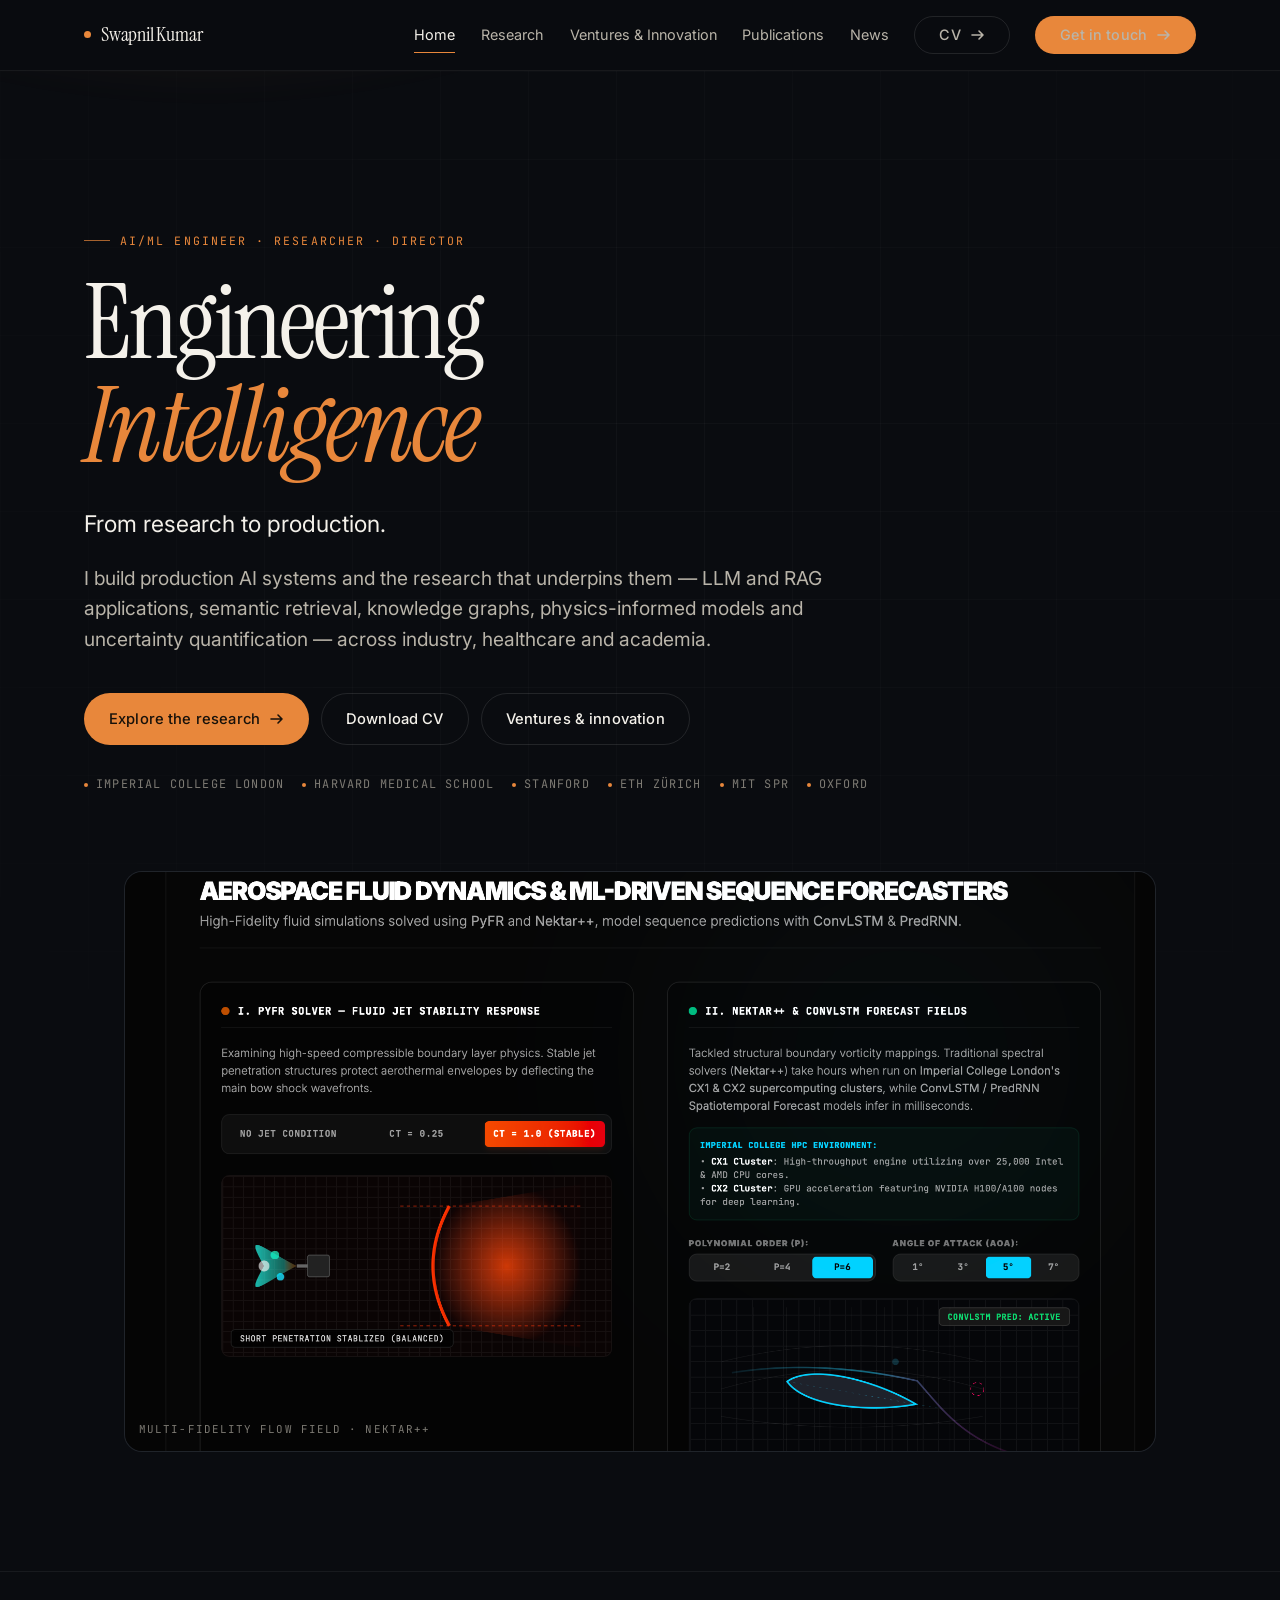
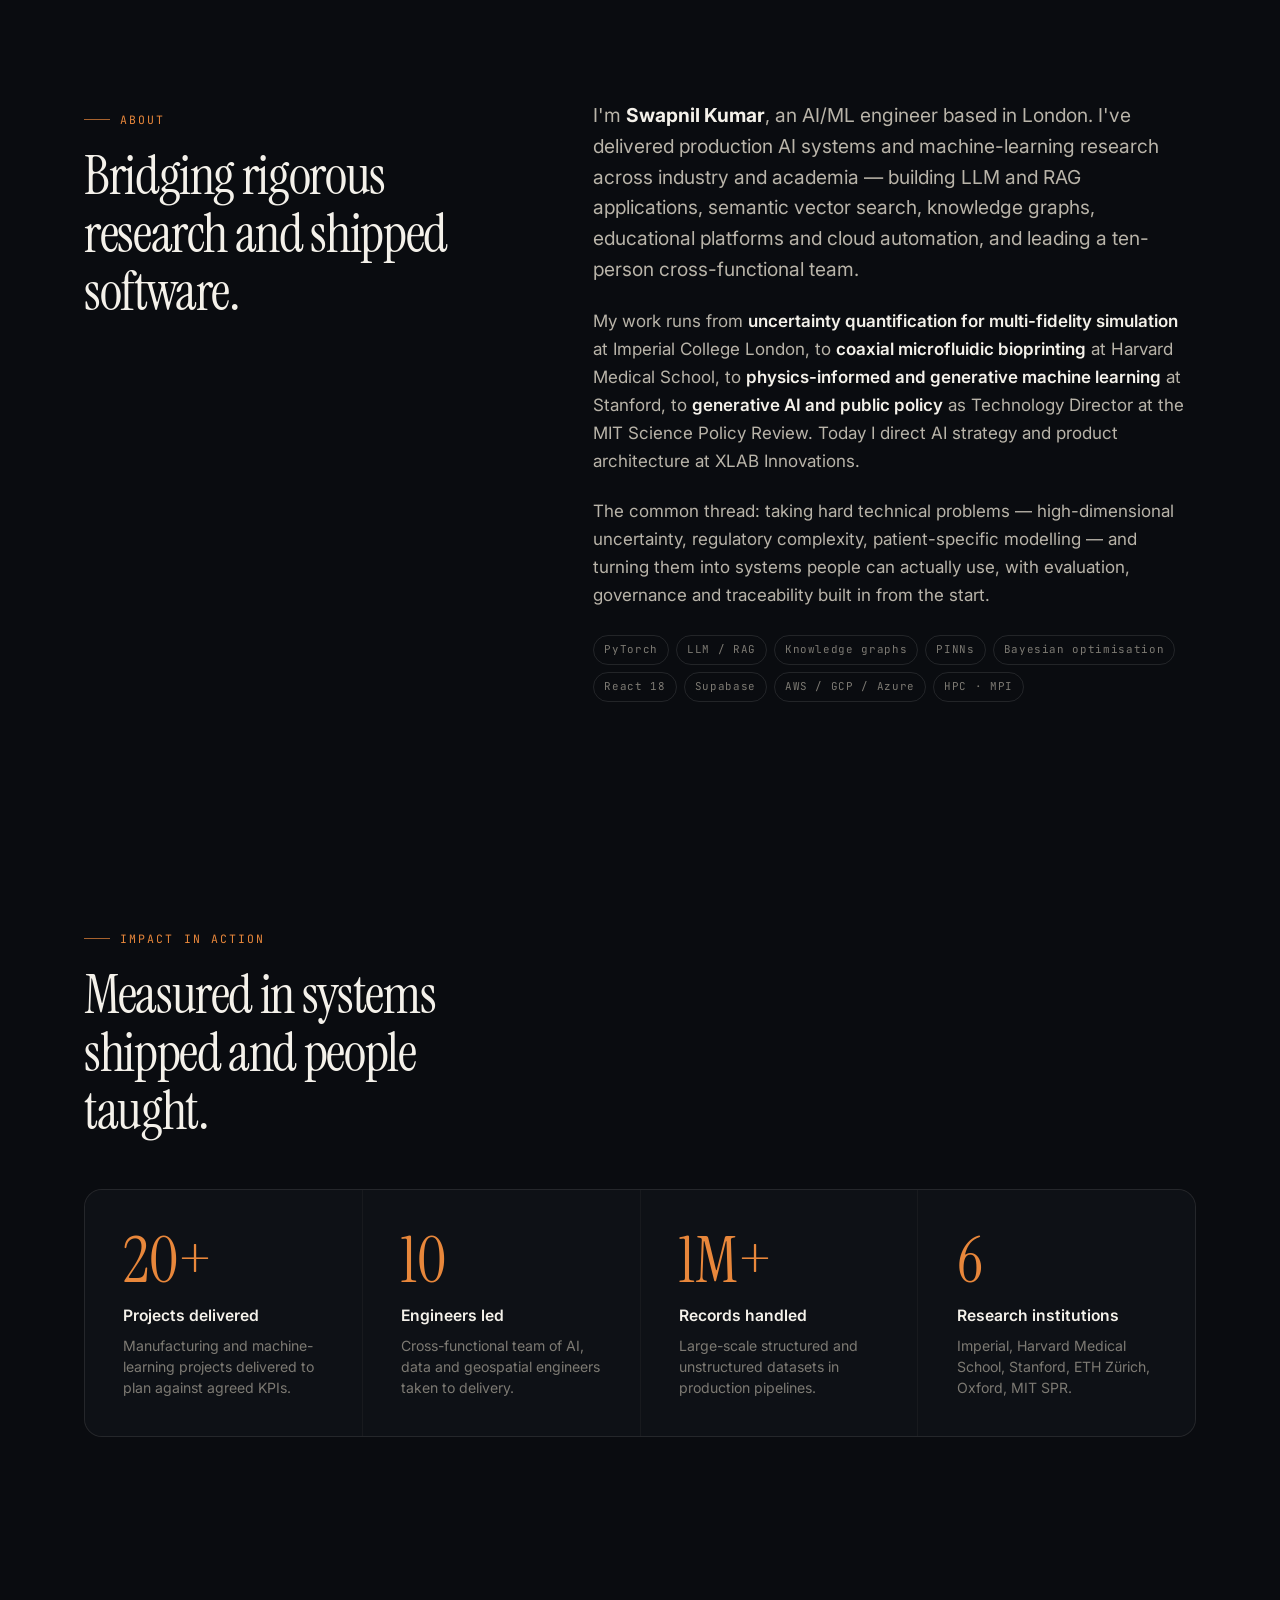
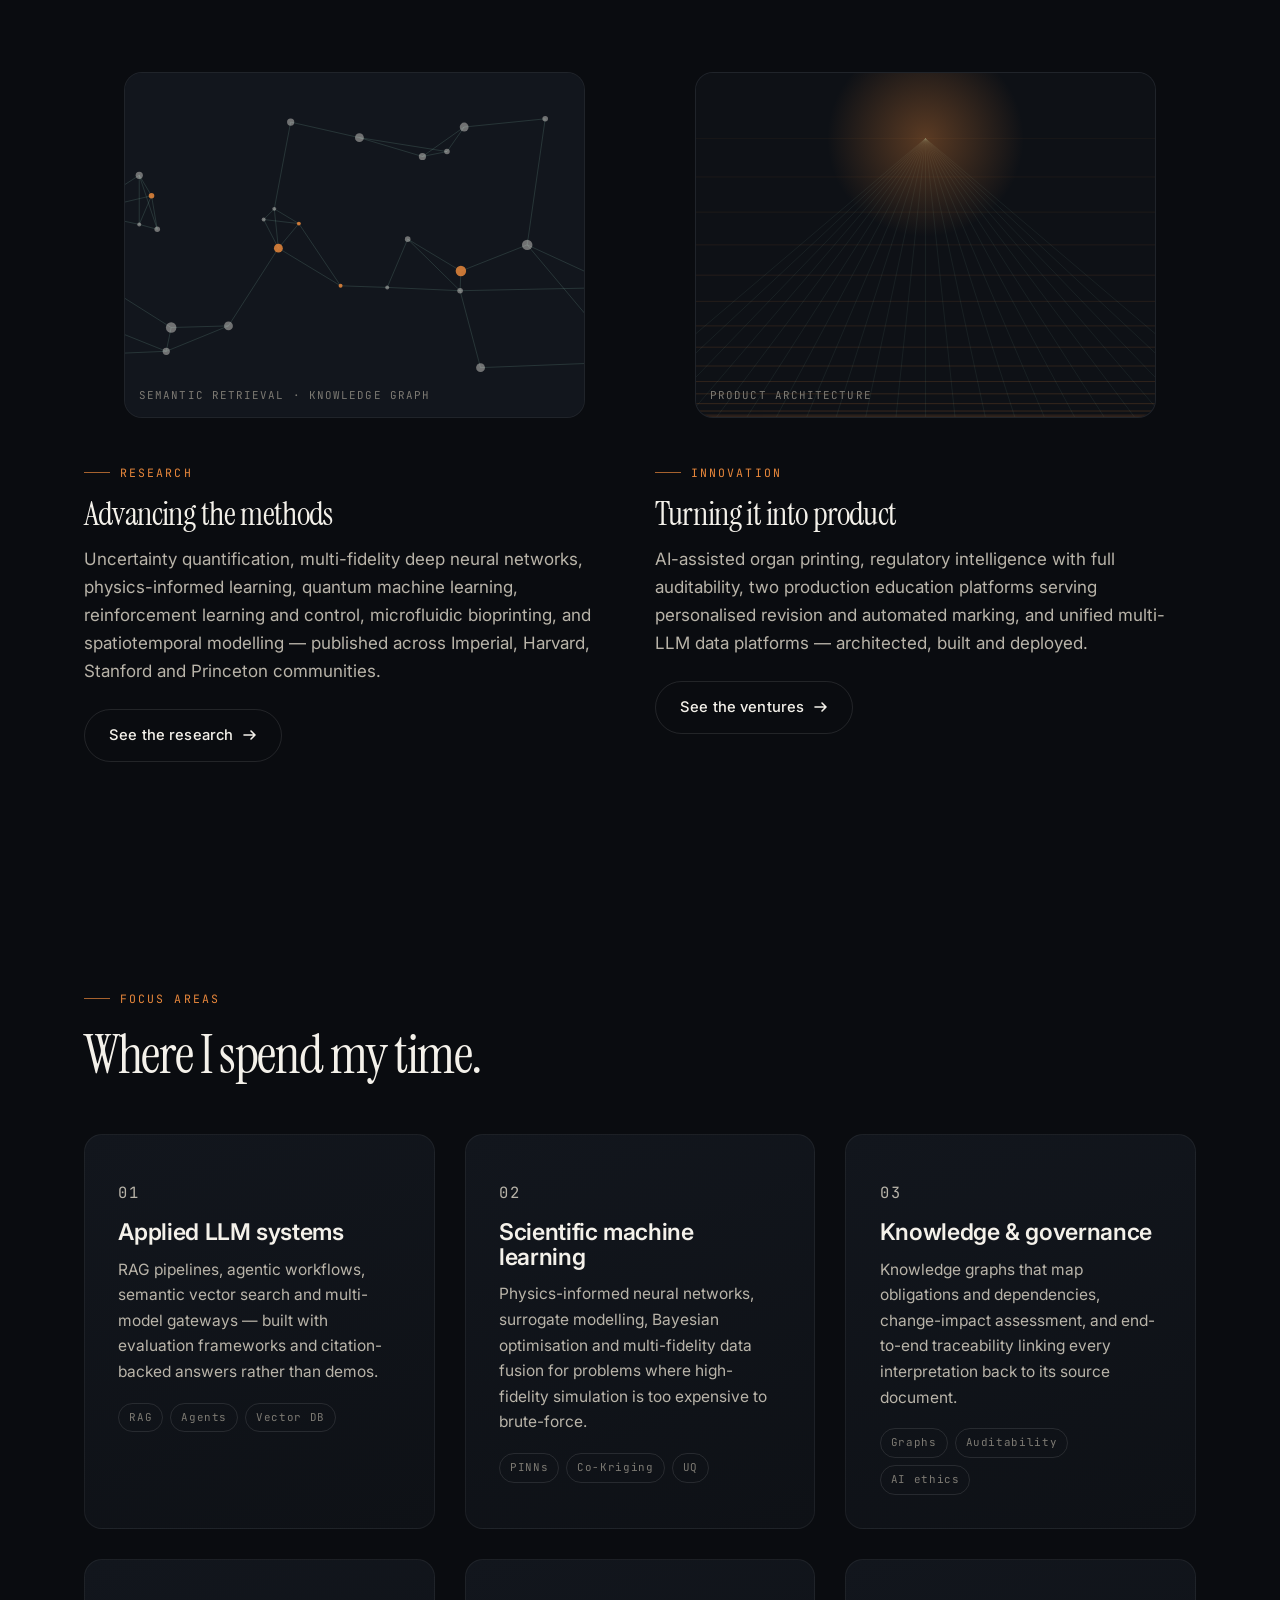
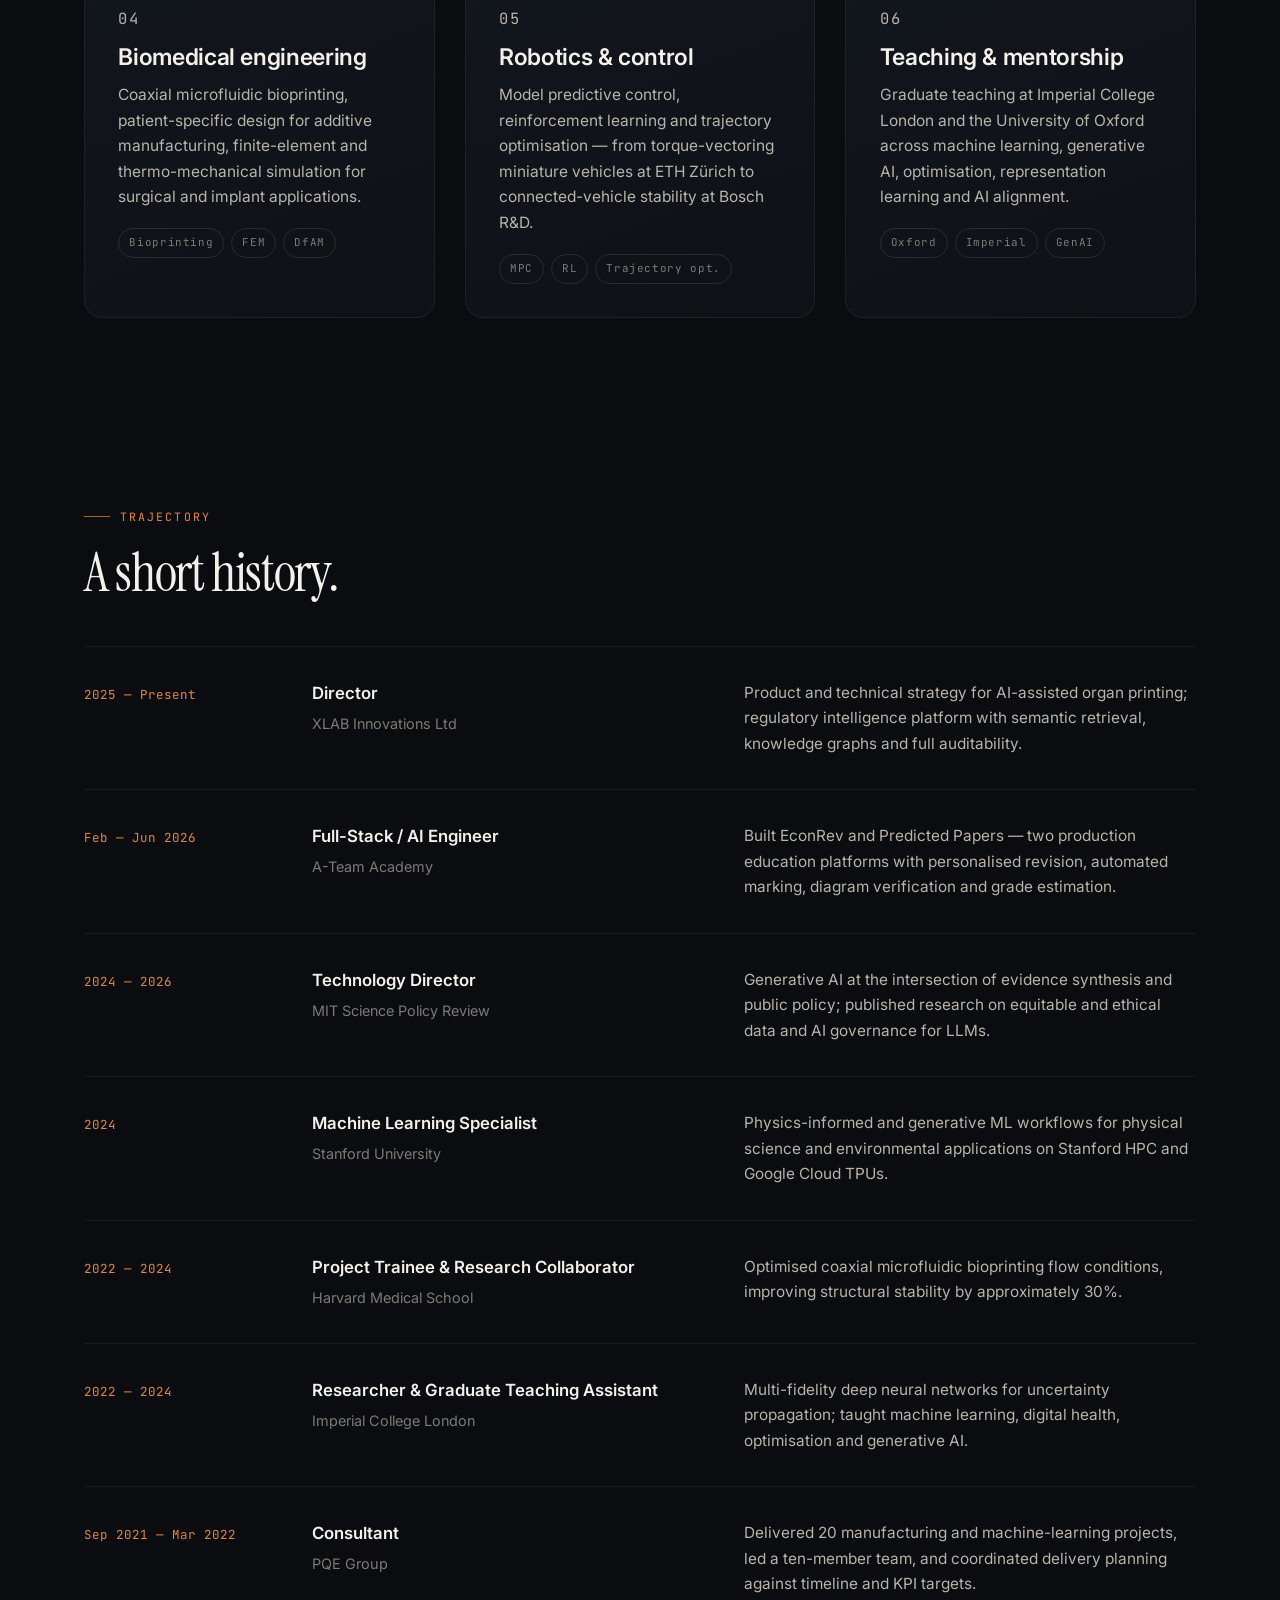
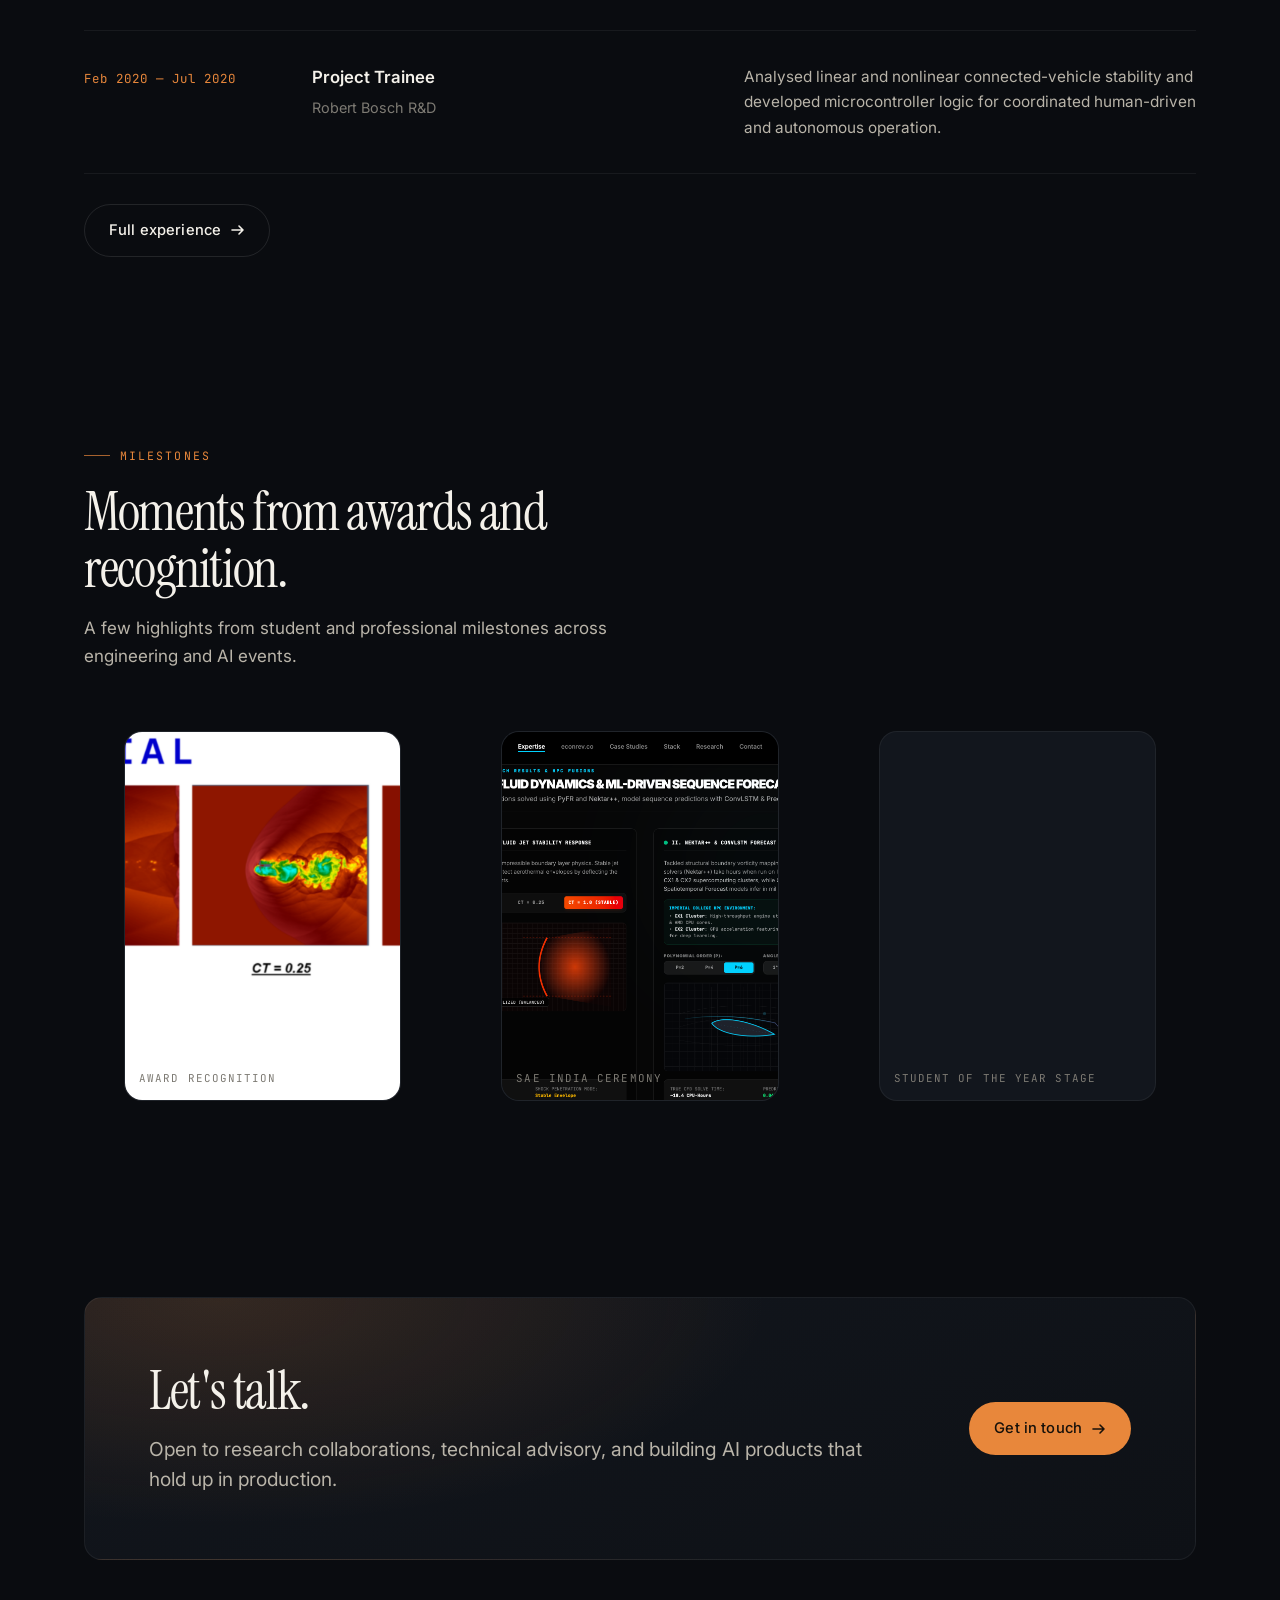
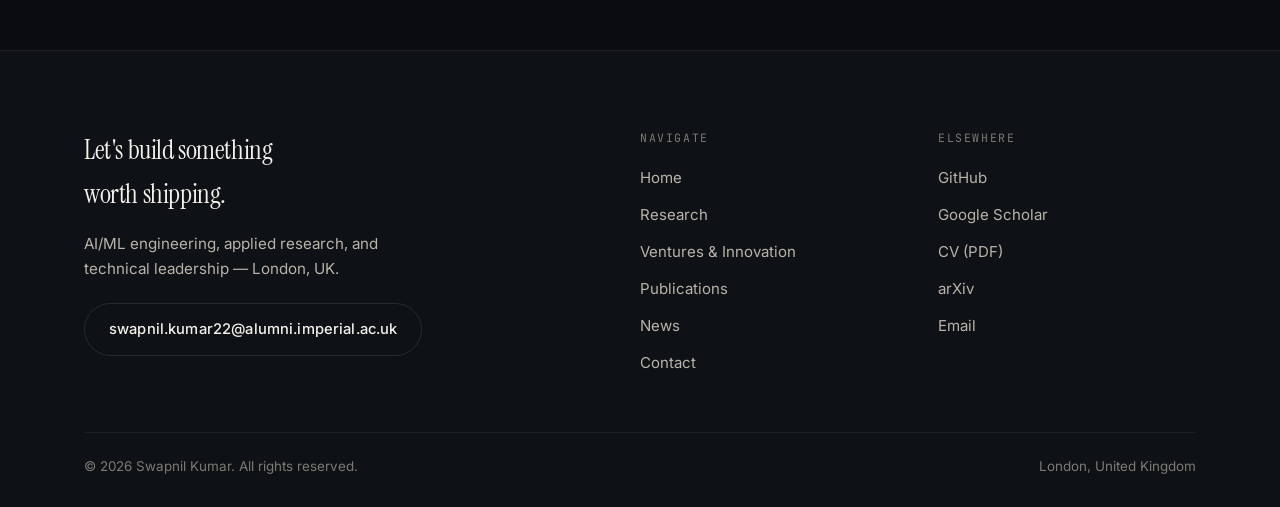
==== site/index.html @ 576655c8 "Add milestone photos to homepage gallery" ====
<!DOCTYPE html>
<html lang="en">
<head>
<meta charset="utf-8">
<meta name="viewport" content="width=device-width, initial-scale=1">
<title>Swapnil Kumar — AI/ML Engineer, Researcher & Director</title>
<meta name="description" content="Swapnil Kumar is an AI/ML engineer in London building production AI systems and applied research across LLMs, uncertainty quantification, physics-informed learning and biofabrication.">
<meta name="author" content="Swapnil Kumar">
<meta property="og:title" content="Swapnil Kumar — AI/ML Engineer, Researcher & Director">
<meta property="og:description" content="Swapnil Kumar is an AI/ML engineer in London building production AI systems and applied research across LLMs, uncertainty quantification, physics-informed learning and biofabrication.">
<meta property="og:type" content="website">
<meta name="twitter:card" content="summary_large_image">
<link rel="preconnect" href="https://fonts.googleapis.com">
<link rel="preconnect" href="https://fonts.gstatic.com" crossorigin>
<link href="https://fonts.googleapis.com/css2?family=Instrument+Serif:ital@0;1&family=Inter:wght@400;500;600&family=JetBrains+Mono:wght@400;500&display=swap" rel="stylesheet">
<link rel="icon" href="data:image/svg+xml,<svg xmlns='http://www.w3.org/2000/svg' viewBox='0 0 32 32'><rect width='32' height='32' rx='8' fill='%230a0c10'/><circle cx='16' cy='16' r='6' fill='%23e8873b'/></svg>">
<link rel="stylesheet" href="assets/styles.css">
</head>
<body>
<header class="site-header">
  <div class="wrap nav">
    <a class="brand" href="index.html"><span class="dot"></span>Swapnil&nbsp;Kumar</a>
    <button class="nav-toggle" aria-label="Toggle navigation" aria-expanded="false"><span></span></button>
    <nav class="nav-links"><a href="index.html" aria-current="page">Home</a><a href="research.html">Research</a><a href="ventures.html">Ventures &amp; Innovation</a><a href="publications.html">Publications</a><a href="news.html">News</a><a class="btn btn--ghost" href="assets/Swapnil_Kumar_CV_GTV-UK.pdf" target="_blank" rel="noopener">CV <svg width="14" height="14" viewBox="0 0 14 14" fill="none" aria-hidden="true"><path d="M1 7h11M8 3l4 4-4 4" stroke="currentColor" stroke-width="1.6" stroke-linecap="round" stroke-linejoin="round"/></svg></a><a class="btn btn--primary" href="contact.html">Get in touch <svg width="14" height="14" viewBox="0 0 14 14" fill="none" aria-hidden="true"><path d="M1 7h11M8 3l4 4-4 4" stroke="currentColor" stroke-width="1.6" stroke-linecap="round" stroke-linejoin="round"/></svg></a></nav>
  </div>
</header>
<main>

<section class="hero">
  <div class="hero__glow"></div><div class="hero__grid"></div>
  <div class="wrap">
    <p class="eyebrow" data-reveal>AI/ML Engineer · Researcher · Director</p>
    <h1 class="display" style="margin-top:22px;" data-reveal data-reveal-delay="80">
      Engineering<br><em>Intelligence</em>
    </h1>
    <p class="lede" style="margin-top:28px;font-size:clamp(1.15rem,1.8vw,1.5rem);color:var(--bone);" data-reveal data-reveal-delay="140">
      From research to production.
    </p>
    <p class="lede" style="margin-top:20px;" data-reveal data-reveal-delay="200">
      I build production AI systems and the research that underpins them — LLM and RAG
      applications, semantic retrieval, knowledge graphs, physics-informed models and
      uncertainty quantification — across industry, healthcare and academia.
    </p>
    <div class="hero__cta" data-reveal data-reveal-delay="260">
      <a class="btn btn--primary" href="research.html">Explore the research <svg width="14" height="14" viewBox="0 0 14 14" fill="none" aria-hidden="true"><path d="M1 7h11M8 3l4 4-4 4" stroke="currentColor" stroke-width="1.6" stroke-linecap="round" stroke-linejoin="round"/></svg></a>
      <a class="btn btn--ghost" href="assets/Swapnil_Kumar_CV_GTV-UK.pdf" target="_blank" rel="noopener">Download CV</a>
      <a class="btn btn--ghost" href="ventures.html">Ventures &amp; innovation</a>
    </div>
    <div class="hero__meta" data-reveal data-reveal-delay="320">
      <span>Imperial College London</span><span>Harvard Medical School</span>
      <span>Stanford</span><span>ETH Zürich</span><span>MIT SPR</span><span>Oxford</span>
    </div>
  </div>
  <div class="wrap" style="margin-top:clamp(46px,6vw,84px);" data-reveal data-reveal-delay="200">
    <figure class="art art--wide">
      <img src="assets/aerospace-figure-1.png" alt="Multi-fidelity flow field visualization" loading="eager" decoding="async">
      <span class="art__cap">Multi-fidelity flow field · Nektar++</span>
    </figure>
  </div>
</section>

<hr class="rule">

<section class="section">
  <div class="wrap split">
    <div data-reveal>
      <p class="eyebrow">About</p>
      <h2 class="h2" style="margin-top:18px;">Bridging rigorous<br>research and shipped<br>software.</h2>
    </div>
    <div data-reveal data-reveal-delay="120">
      <p class="lede">
        I'm <strong style="color:var(--bone)">Swapnil Kumar</strong>, an AI/ML engineer based in London.
        I've delivered production AI systems and machine-learning research across industry and
        academia — building LLM and RAG applications, semantic vector search, knowledge graphs,
        educational platforms and cloud automation, and leading a ten-person cross-functional team.
      </p>
      <p class="body" style="margin-top:22px;">
        My work runs from <strong>uncertainty quantification for multi-fidelity simulation</strong> at
        Imperial College London, to <strong>coaxial microfluidic bioprinting</strong> at Harvard Medical
        School, to <strong>physics-informed and generative machine learning</strong> at Stanford, to
        <strong>generative AI and public policy</strong> as Technology Director at the MIT Science Policy
        Review. Today I direct AI strategy and product architecture at XLAB Innovations.
      </p>
      <p class="body" style="margin-top:22px;">
        The common thread: taking hard technical problems — high-dimensional uncertainty, regulatory
        complexity, patient-specific modelling — and turning them into systems people can actually use,
        with evaluation, governance and traceability built in from the start.
      </p>
      <div class="card__tags" style="margin-top:26px;">
        <span class="tag">PyTorch</span><span class="tag">LLM / RAG</span><span class="tag">Knowledge graphs</span>
        <span class="tag">PINNs</span><span class="tag">Bayesian optimisation</span><span class="tag">React 18</span>
        <span class="tag">Supabase</span><span class="tag">AWS / GCP / Azure</span><span class="tag">HPC · MPI</span>
      </div>
    </div>
  </div>
</section>

<section class="section section--tight">
  <div class="wrap">
    <p class="eyebrow" data-reveal>Impact in action</p>
    <h2 class="h2" style="margin-top:18px;max-width:18ch;" data-reveal data-reveal-delay="80">Measured in systems shipped and people taught.</h2>
    <div class="stats" style="margin-top:clamp(30px,4vw,50px);" data-reveal data-reveal-delay="140">
      <div class="stat">
        <p class="stat__figure"><span data-count="20" data-suffix="+">20+</span></p>
        <p class="stat__label">Projects delivered</p>
        <p class="stat__note">Manufacturing and machine-learning projects delivered to plan against agreed KPIs.</p>
      </div>
      <div class="stat">
        <p class="stat__figure"><span data-count="10" data-suffix="">10</span></p>
        <p class="stat__label">Engineers led</p>
        <p class="stat__note">Cross-functional team of AI, data and geospatial engineers taken to delivery.</p>
      </div>
      <div class="stat">
        <p class="stat__figure"><span data-count="1" data-suffix="M+">1M+</span></p>
        <p class="stat__label">Records handled</p>
        <p class="stat__note">Large-scale structured and unstructured datasets in production pipelines.</p>
      </div>
      <div class="stat">
        <p class="stat__figure"><span data-count="6" data-suffix="">6</span></p>
        <p class="stat__label">Research institutions</p>
        <p class="stat__note">Imperial, Harvard Medical School, Stanford, ETH Zürich, Oxford, MIT SPR.</p>
      </div>
    </div>
  </div>
</section>

<section class="section">
  <div class="wrap">
    <div class="grid grid--2">
      <div data-reveal>
        <figure class="art "><svg viewBox="0 0 800 420" preserveAspectRatio="xMidYMid slice" xmlns="http://www.w3.org/2000/svg" role="img" aria-label="Abstract knowledge-graph illustration">
<rect width="800" height="420" fill="#12161d"/><line x1="383" y1="260" x2="440" y2="262" stroke="#7fb2a1" stroke-width="0.8" opacity="0.30"/><line x1="383" y1="260" x2="307" y2="214" stroke="#7fb2a1" stroke-width="0.8" opacity="0.30"/><line x1="383" y1="260" x2="332" y2="184" stroke="#7fb2a1" stroke-width="0.8" opacity="0.30"/><line x1="513" y1="96" x2="483" y2="102" stroke="#7fb2a1" stroke-width="0.8" opacity="0.30"/><line x1="513" y1="96" x2="534" y2="66" stroke="#7fb2a1" stroke-width="0.8" opacity="0.30"/><line x1="513" y1="96" x2="406" y2="79" stroke="#7fb2a1" stroke-width="0.8" opacity="0.30"/><line x1="67" y1="170" x2="137" y2="185" stroke="#7fb2a1" stroke-width="0.8" opacity="0.30"/><line x1="67" y1="170" x2="137" y2="125" stroke="#7fb2a1" stroke-width="0.8" opacity="0.30"/><line x1="67" y1="170" x2="152" y2="150" stroke="#7fb2a1" stroke-width="0.8" opacity="0.30"/><line x1="246" y1="309" x2="176" y2="311" stroke="#7fb2a1" stroke-width="0.8" opacity="0.30"/><line x1="246" y1="309" x2="170" y2="340" stroke="#7fb2a1" stroke-width="0.8" opacity="0.30"/><line x1="246" y1="309" x2="307" y2="214" stroke="#7fb2a1" stroke-width="0.8" opacity="0.30"/><line x1="530" y1="242" x2="529" y2="266" stroke="#7fb2a1" stroke-width="0.8" opacity="0.30"/><line x1="530" y1="242" x2="465" y2="203" stroke="#7fb2a1" stroke-width="0.8" opacity="0.30"/><line x1="530" y1="242" x2="611" y2="210" stroke="#7fb2a1" stroke-width="0.8" opacity="0.30"/><line x1="440" y1="262" x2="465" y2="203" stroke="#7fb2a1" stroke-width="0.8" opacity="0.30"/><line x1="440" y1="262" x2="529" y2="266" stroke="#7fb2a1" stroke-width="0.8" opacity="0.30"/><line x1="159" y1="191" x2="137" y2="185" stroke="#7fb2a1" stroke-width="0.8" opacity="0.30"/><line x1="159" y1="191" x2="152" y2="150" stroke="#7fb2a1" stroke-width="0.8" opacity="0.30"/><line x1="159" y1="191" x2="137" y2="125" stroke="#7fb2a1" stroke-width="0.8" opacity="0.30"/><line x1="170" y1="340" x2="176" y2="311" stroke="#7fb2a1" stroke-width="0.8" opacity="0.30"/><line x1="170" y1="340" x2="101" y2="343" stroke="#7fb2a1" stroke-width="0.8" opacity="0.30"/><line x1="170" y1="340" x2="100" y2="312" stroke="#7fb2a1" stroke-width="0.8" opacity="0.30"/><line x1="100" y1="312" x2="101" y2="343" stroke="#7fb2a1" stroke-width="0.8" opacity="0.30"/><line x1="100" y1="312" x2="111" y2="270" stroke="#7fb2a1" stroke-width="0.8" opacity="0.30"/><line x1="111" y1="270" x2="101" y2="343" stroke="#7fb2a1" stroke-width="0.8" opacity="0.30"/><line x1="111" y1="270" x2="176" y2="311" stroke="#7fb2a1" stroke-width="0.8" opacity="0.30"/><line x1="289" y1="179" x2="302" y2="166" stroke="#7fb2a1" stroke-width="0.8" opacity="0.30"/><line x1="289" y1="179" x2="307" y2="214" stroke="#7fb2a1" stroke-width="0.8" opacity="0.30"/><line x1="289" y1="179" x2="332" y2="184" stroke="#7fb2a1" stroke-width="0.8" opacity="0.30"/><line x1="633" y1="56" x2="534" y2="66" stroke="#7fb2a1" stroke-width="0.8" opacity="0.30"/><line x1="633" y1="56" x2="611" y2="210" stroke="#7fb2a1" stroke-width="0.8" opacity="0.30"/><line x1="406" y1="79" x2="483" y2="102" stroke="#7fb2a1" stroke-width="0.8" opacity="0.30"/><line x1="406" y1="79" x2="322" y2="60" stroke="#7fb2a1" stroke-width="0.8" opacity="0.30"/><line x1="731" y1="353" x2="724" y2="262" stroke="#7fb2a1" stroke-width="0.8" opacity="0.30"/><line x1="731" y1="353" x2="554" y2="360" stroke="#7fb2a1" stroke-width="0.8" opacity="0.30"/><line x1="731" y1="353" x2="611" y2="210" stroke="#7fb2a1" stroke-width="0.8" opacity="0.30"/><line x1="137" y1="185" x2="152" y2="150" stroke="#7fb2a1" stroke-width="0.8" opacity="0.30"/><line x1="137" y1="185" x2="137" y2="125" stroke="#7fb2a1" stroke-width="0.8" opacity="0.30"/><line x1="152" y1="150" x2="137" y2="125" stroke="#7fb2a1" stroke-width="0.8" opacity="0.30"/><line x1="483" y1="102" x2="534" y2="66" stroke="#7fb2a1" stroke-width="0.8" opacity="0.30"/><line x1="332" y1="184" x2="302" y2="166" stroke="#7fb2a1" stroke-width="0.8" opacity="0.30"/><line x1="332" y1="184" x2="307" y2="214" stroke="#7fb2a1" stroke-width="0.8" opacity="0.30"/><line x1="465" y1="203" x2="529" y2="266" stroke="#7fb2a1" stroke-width="0.8" opacity="0.30"/><line x1="322" y1="60" x2="302" y2="166" stroke="#7fb2a1" stroke-width="0.8" opacity="0.30"/><line x1="554" y1="360" x2="529" y2="266" stroke="#7fb2a1" stroke-width="0.8" opacity="0.30"/><line x1="724" y1="262" x2="611" y2="210" stroke="#7fb2a1" stroke-width="0.8" opacity="0.30"/><line x1="724" y1="262" x2="529" y2="266" stroke="#7fb2a1" stroke-width="0.8" opacity="0.30"/><line x1="302" y1="166" x2="307" y2="214" stroke="#7fb2a1" stroke-width="0.8" opacity="0.30"/><circle cx="383" cy="260" r="2.4" fill="#e8873b" opacity="0.85"/><circle cx="513" cy="96" r="3.4" fill="#f4f1ea" opacity="0.42"/><circle cx="67" cy="170" r="4.4" fill="#f4f1ea" opacity="0.42"/><circle cx="246" cy="309" r="5.4" fill="#f4f1ea" opacity="0.42"/><circle cx="530" cy="242" r="6.4" fill="#e8873b" opacity="0.85"/><circle cx="440" cy="262" r="2.4" fill="#f4f1ea" opacity="0.42"/><circle cx="159" cy="191" r="3.4" fill="#f4f1ea" opacity="0.42"/><circle cx="170" cy="340" r="4.4" fill="#f4f1ea" opacity="0.42"/><circle cx="100" cy="312" r="5.4" fill="#e8873b" opacity="0.85"/><circle cx="111" cy="270" r="6.4" fill="#f4f1ea" opacity="0.42"/><circle cx="289" cy="179" r="2.4" fill="#f4f1ea" opacity="0.42"/><circle cx="633" cy="56" r="3.4" fill="#f4f1ea" opacity="0.42"/><circle cx="101" cy="343" r="4.4" fill="#e8873b" opacity="0.85"/><circle cx="406" cy="79" r="5.4" fill="#f4f1ea" opacity="0.42"/><circle cx="731" cy="353" r="6.4" fill="#f4f1ea" opacity="0.42"/><circle cx="137" cy="185" r="2.4" fill="#f4f1ea" opacity="0.42"/><circle cx="152" cy="150" r="3.4" fill="#e8873b" opacity="0.85"/><circle cx="483" cy="102" r="4.4" fill="#f4f1ea" opacity="0.42"/><circle cx="534" cy="66" r="5.4" fill="#f4f1ea" opacity="0.42"/><circle cx="176" cy="311" r="6.4" fill="#f4f1ea" opacity="0.42"/><circle cx="332" cy="184" r="2.4" fill="#e8873b" opacity="0.85"/><circle cx="465" cy="203" r="3.4" fill="#f4f1ea" opacity="0.42"/><circle cx="322" cy="60" r="4.4" fill="#f4f1ea" opacity="0.42"/><circle cx="554" cy="360" r="5.4" fill="#f4f1ea" opacity="0.42"/><circle cx="724" cy="262" r="6.4" fill="#e8873b" opacity="0.85"/><circle cx="302" cy="166" r="2.4" fill="#f4f1ea" opacity="0.42"/><circle cx="529" cy="266" r="3.4" fill="#f4f1ea" opacity="0.42"/><circle cx="137" cy="125" r="4.4" fill="#f4f1ea" opacity="0.42"/><circle cx="307" cy="214" r="5.4" fill="#e8873b" opacity="0.85"/><circle cx="611" cy="210" r="6.4" fill="#f4f1ea" opacity="0.42"/></svg><span class="art__cap">Semantic retrieval · knowledge graph</span></figure>
        <p class="eyebrow" style="margin-top:28px;">Research</p>
        <h3 class="h2" style="font-size:clamp(1.6rem,2.6vw,2.2rem);margin-top:14px;">Advancing the methods</h3>
        <p class="body" style="margin-top:14px;">
          Uncertainty quantification, multi-fidelity deep neural networks, physics-informed
          learning, quantum machine learning, reinforcement learning and control,
          microfluidic bioprinting, and spatiotemporal modelling — published across
          Imperial, Harvard, Stanford and Princeton communities.
        </p>
        <a class="btn btn--ghost" style="margin-top:24px;" href="research.html">See the research <svg width="14" height="14" viewBox="0 0 14 14" fill="none" aria-hidden="true"><path d="M1 7h11M8 3l4 4-4 4" stroke="currentColor" stroke-width="1.6" stroke-linecap="round" stroke-linejoin="round"/></svg></a>
      </div>
      <div data-reveal data-reveal-delay="120">
        <figure class="art "><svg viewBox="0 0 800 420" preserveAspectRatio="xMidYMid slice" xmlns="http://www.w3.org/2000/svg" role="img" aria-label="Abstract perspective-mesh illustration">
<rect width="800" height="420" fill="#0e1116"/><line x1="0" y1="80" x2="800" y2="80" stroke="#e8873b" stroke-width="0.7" opacity="0.08"/><line x1="0" y1="127" x2="800" y2="127" stroke="#e8873b" stroke-width="0.7" opacity="0.10"/><line x1="0" y1="170" x2="800" y2="170" stroke="#e8873b" stroke-width="0.7" opacity="0.12"/><line x1="0" y1="210" x2="800" y2="210" stroke="#e8873b" stroke-width="0.7" opacity="0.14"/><line x1="0" y1="247" x2="800" y2="247" stroke="#e8873b" stroke-width="0.7" opacity="0.17"/><line x1="0" y1="279" x2="800" y2="279" stroke="#e8873b" stroke-width="0.7" opacity="0.19"/><line x1="0" y1="309" x2="800" y2="309" stroke="#e8873b" stroke-width="0.7" opacity="0.21"/><line x1="0" y1="335" x2="800" y2="335" stroke="#e8873b" stroke-width="0.7" opacity="0.23"/><line x1="0" y1="358" x2="800" y2="358" stroke="#e8873b" stroke-width="0.7" opacity="0.25"/><line x1="0" y1="377" x2="800" y2="377" stroke="#e8873b" stroke-width="0.7" opacity="0.27"/><line x1="0" y1="392" x2="800" y2="392" stroke="#e8873b" stroke-width="0.7" opacity="0.29"/><line x1="0" y1="404" x2="800" y2="404" stroke="#e8873b" stroke-width="0.7" opacity="0.32"/><line x1="0" y1="413" x2="800" y2="413" stroke="#e8873b" stroke-width="0.7" opacity="0.34"/><line x1="0" y1="418" x2="800" y2="418" stroke="#e8873b" stroke-width="0.7" opacity="0.36"/><line x1="0" y1="420" x2="800" y2="420" stroke="#e8873b" stroke-width="0.7" opacity="0.38"/><line x1="400" y1="80" x2="0" y2="420" stroke="#7fb2a1" stroke-width="0.7" opacity="0.16"/><line x1="400" y1="80" x2="36" y2="420" stroke="#7fb2a1" stroke-width="0.7" opacity="0.16"/><line x1="400" y1="80" x2="73" y2="420" stroke="#7fb2a1" stroke-width="0.7" opacity="0.16"/><line x1="400" y1="80" x2="109" y2="420" stroke="#7fb2a1" stroke-width="0.7" opacity="0.16"/><line x1="400" y1="80" x2="145" y2="420" stroke="#7fb2a1" stroke-width="0.7" opacity="0.16"/><line x1="400" y1="80" x2="182" y2="420" stroke="#7fb2a1" stroke-width="0.7" opacity="0.16"/><line x1="400" y1="80" x2="218" y2="420" stroke="#7fb2a1" stroke-width="0.7" opacity="0.16"/><line x1="400" y1="80" x2="255" y2="420" stroke="#7fb2a1" stroke-width="0.7" opacity="0.16"/><line x1="400" y1="80" x2="291" y2="420" stroke="#7fb2a1" stroke-width="0.7" opacity="0.16"/><line x1="400" y1="80" x2="327" y2="420" stroke="#7fb2a1" stroke-width="0.7" opacity="0.16"/><line x1="400" y1="80" x2="364" y2="420" stroke="#7fb2a1" stroke-width="0.7" opacity="0.16"/><line x1="400" y1="80" x2="400" y2="420" stroke="#7fb2a1" stroke-width="0.7" opacity="0.16"/><line x1="400" y1="80" x2="436" y2="420" stroke="#7fb2a1" stroke-width="0.7" opacity="0.16"/><line x1="400" y1="80" x2="473" y2="420" stroke="#7fb2a1" stroke-width="0.7" opacity="0.16"/><line x1="400" y1="80" x2="509" y2="420" stroke="#7fb2a1" stroke-width="0.7" opacity="0.16"/><line x1="400" y1="80" x2="545" y2="420" stroke="#7fb2a1" stroke-width="0.7" opacity="0.16"/><line x1="400" y1="80" x2="582" y2="420" stroke="#7fb2a1" stroke-width="0.7" opacity="0.16"/><line x1="400" y1="80" x2="618" y2="420" stroke="#7fb2a1" stroke-width="0.7" opacity="0.16"/><line x1="400" y1="80" x2="655" y2="420" stroke="#7fb2a1" stroke-width="0.7" opacity="0.16"/><line x1="400" y1="80" x2="691" y2="420" stroke="#7fb2a1" stroke-width="0.7" opacity="0.16"/><line x1="400" y1="80" x2="727" y2="420" stroke="#7fb2a1" stroke-width="0.7" opacity="0.16"/><line x1="400" y1="80" x2="764" y2="420" stroke="#7fb2a1" stroke-width="0.7" opacity="0.16"/><line x1="400" y1="80" x2="800" y2="420" stroke="#7fb2a1" stroke-width="0.7" opacity="0.16"/>
<circle cx="400" cy="80" r="120" fill="url(#mg)"/>
<defs><radialGradient id="mg"><stop offset="0" stop-color="#e8873b" stop-opacity="0.35"/><stop offset="1" stop-color="#e8873b" stop-opacity="0"/></radialGradient></defs></svg><span class="art__cap">Product architecture</span></figure>
        <p class="eyebrow" style="margin-top:28px;">Innovation</p>
        <h3 class="h2" style="font-size:clamp(1.6rem,2.6vw,2.2rem);margin-top:14px;">Turning it into product</h3>
        <p class="body" style="margin-top:14px;">
          AI-assisted organ printing, regulatory intelligence with full auditability,
          two production education platforms serving personalised revision and automated
          marking, and unified multi-LLM data platforms — architected, built and deployed.
        </p>
        <a class="btn btn--ghost" style="margin-top:24px;" href="ventures.html">See the ventures <svg width="14" height="14" viewBox="0 0 14 14" fill="none" aria-hidden="true"><path d="M1 7h11M8 3l4 4-4 4" stroke="currentColor" stroke-width="1.6" stroke-linecap="round" stroke-linejoin="round"/></svg></a>
      </div>
    </div>
  </div>
</section>

<section class="section section--tight">
  <div class="wrap">
    <p class="eyebrow" data-reveal>Focus areas</p>
    <h2 class="h2" style="margin-top:18px;max-width:16ch;" data-reveal data-reveal-delay="80">Where I spend my time.</h2>
    <div class="grid grid--3" style="margin-top:clamp(30px,4vw,50px);">
      <article class="card" data-reveal>
        <p class="card__num">01</p>
        <h3 class="h3">Applied LLM systems</h3>
        <p>RAG pipelines, agentic workflows, semantic vector search and multi-model gateways — built with evaluation frameworks and citation-backed answers rather than demos.</p>
        <div class="card__tags"><span class="tag">RAG</span><span class="tag">Agents</span><span class="tag">Vector DB</span></div>
      </article>
      <article class="card" data-reveal data-reveal-delay="80">
        <p class="card__num">02</p>
        <h3 class="h3">Scientific machine learning</h3>
        <p>Physics-informed neural networks, surrogate modelling, Bayesian optimisation and multi-fidelity data fusion for problems where high-fidelity simulation is too expensive to brute-force.</p>
        <div class="card__tags"><span class="tag">PINNs</span><span class="tag">Co-Kriging</span><span class="tag">UQ</span></div>
      </article>
      <article class="card" data-reveal data-reveal-delay="160">
        <p class="card__num">03</p>
        <h3 class="h3">Knowledge &amp; governance</h3>
        <p>Knowledge graphs that map obligations and dependencies, change-impact assessment, and end-to-end traceability linking every interpretation back to its source document.</p>
        <div class="card__tags"><span class="tag">Graphs</span><span class="tag">Auditability</span><span class="tag">AI ethics</span></div>
      </article>
      <article class="card" data-reveal>
        <p class="card__num">04</p>
        <h3 class="h3">Biomedical engineering</h3>
        <p>Coaxial microfluidic bioprinting, patient-specific design for additive manufacturing, finite-element and thermo-mechanical simulation for surgical and implant applications.</p>
        <div class="card__tags"><span class="tag">Bioprinting</span><span class="tag">FEM</span><span class="tag">DfAM</span></div>
      </article>
      <article class="card" data-reveal data-reveal-delay="80">
        <p class="card__num">05</p>
        <h3 class="h3">Robotics &amp; control</h3>
        <p>Model predictive control, reinforcement learning and trajectory optimisation — from torque-vectoring miniature vehicles at ETH Zürich to connected-vehicle stability at Bosch R&amp;D.</p>
        <div class="card__tags"><span class="tag">MPC</span><span class="tag">RL</span><span class="tag">Trajectory opt.</span></div>
      </article>
      <article class="card" data-reveal data-reveal-delay="160">
        <p class="card__num">06</p>
        <h3 class="h3">Teaching &amp; mentorship</h3>
        <p>Graduate teaching at Imperial College London and the University of Oxford across machine learning, generative AI, optimisation, representation learning and AI alignment.</p>
        <div class="card__tags"><span class="tag">Oxford</span><span class="tag">Imperial</span><span class="tag">GenAI</span></div>
      </article>
    </div>
  </div>
</section>

<section class="section section--tight">
  <div class="wrap">
    <p class="eyebrow" data-reveal>Trajectory</p>
    <h2 class="h2" style="margin-top:18px;" data-reveal data-reveal-delay="80">A short history.</h2>
    <div class="timeline" style="margin-top:clamp(28px,3.5vw,44px);" data-reveal data-reveal-delay="140">
      <div class="tl-item">
        <p class="tl-date">2025 — Present</p>
        <div><p class="tl-role">Director</p><p class="tl-org">XLAB Innovations Ltd</p></div>
        <p class="tl-desc">Product and technical strategy for AI-assisted organ printing; regulatory intelligence platform with semantic retrieval, knowledge graphs and full auditability.</p>
      </div>
      <div class="tl-item">
        <p class="tl-date">Feb — Jun 2026</p>
        <div><p class="tl-role">Full-Stack / AI Engineer</p><p class="tl-org">A-Team Academy</p></div>
        <p class="tl-desc">Built EconRev and Predicted Papers — two production education platforms with personalised revision, automated marking, diagram verification and grade estimation.</p>
      </div>
      <div class="tl-item">
        <p class="tl-date">2024 — 2026</p>
        <div><p class="tl-role">Technology Director</p><p class="tl-org">MIT Science Policy Review</p></div>
        <p class="tl-desc">Generative AI at the intersection of evidence synthesis and public policy; published research on equitable and ethical data and AI governance for LLMs.</p>
      </div>
      <div class="tl-item">
        <p class="tl-date">2024</p>
        <div><p class="tl-role">Machine Learning Specialist</p><p class="tl-org">Stanford University</p></div>
        <p class="tl-desc">Physics-informed and generative ML workflows for physical science and environmental applications on Stanford HPC and Google Cloud TPUs.</p>
      </div>
      <div class="tl-item">
        <p class="tl-date">2022 — 2024</p>
        <div><p class="tl-role">Project Trainee &amp; Research Collaborator</p><p class="tl-org">Harvard Medical School</p></div>
        <p class="tl-desc">Optimised coaxial microfluidic bioprinting flow conditions, improving structural stability by approximately 30%.</p>
      </div>
      <div class="tl-item">
        <p class="tl-date">2022 — 2024</p>
        <div><p class="tl-role">Researcher &amp; Graduate Teaching Assistant</p><p class="tl-org">Imperial College London</p></div>
        <p class="tl-desc">Multi-fidelity deep neural networks for uncertainty propagation; taught machine learning, digital health, optimisation and generative AI.</p>
      </div>
      <div class="tl-item">
        <p class="tl-date">Sep 2021 — Mar 2022</p>
        <div><p class="tl-role">Consultant</p><p class="tl-org">PQE Group</p></div>
        <p class="tl-desc">Delivered 20 manufacturing and machine-learning projects, led a ten-member team, and coordinated delivery planning against timeline and KPI targets.</p>
      </div>
      <div class="tl-item">
        <p class="tl-date">Feb 2020 — Jul 2020</p>
        <div><p class="tl-role">Project Trainee</p><p class="tl-org">Robert Bosch R&amp;D</p></div>
        <p class="tl-desc">Analysed linear and nonlinear connected-vehicle stability and developed microcontroller logic for coordinated human-driven and autonomous operation.</p>
      </div>
    </div>
    <a class="btn btn--ghost" style="margin-top:30px;" href="ventures.html" data-reveal>Full experience <svg width="14" height="14" viewBox="0 0 14 14" fill="none" aria-hidden="true"><path d="M1 7h11M8 3l4 4-4 4" stroke="currentColor" stroke-width="1.6" stroke-linecap="round" stroke-linejoin="round"/></svg></a>
  </div>
</section>

<section class="section section--tight">
  <div class="wrap">
    <p class="eyebrow" data-reveal>Milestones</p>
    <h2 class="h2" style="margin-top:18px;max-width:20ch;" data-reveal data-reveal-delay="80">Moments from awards and recognition.</h2>
    <p class="body" style="margin-top:16px;max-width:56ch;" data-reveal data-reveal-delay="120">
      A few highlights from student and professional milestones across engineering and AI events.
    </p>
    <div class="gallery" style="margin-top:clamp(28px,3.5vw,44px);" data-reveal data-reveal-delay="160">
      <figure class="art"><img src="assets/award-photo-1.png" alt="Award ceremony group photo" loading="lazy" decoding="async"><span class="art__cap">Award recognition</span></figure>
      <figure class="art"><img src="assets/award-photo-2.png" alt="Receiving certificate at SAE India event" loading="lazy" decoding="async"><span class="art__cap">SAE India ceremony</span></figure>
      <figure class="art"><img src="assets/award-photo-3.png" alt="Award presentation on stage" loading="lazy" decoding="async"><span class="art__cap">Student of the year stage</span></figure>
    </div>
  </div>
</section>

<section class="section section--tight"><div class="wrap">
  <div class="cta-band" data-reveal>
    <div>
      <h2 class="h2">Let's talk.</h2>
      <p class="lede" style="margin-top:14px;">Open to research collaborations, technical advisory, and building AI products that hold up in production.</p>
    </div>
    <a class="btn btn--primary" href="contact.html">Get in touch <svg width="14" height="14" viewBox="0 0 14 14" fill="none" aria-hidden="true"><path d="M1 7h11M8 3l4 4-4 4" stroke="currentColor" stroke-width="1.6" stroke-linecap="round" stroke-linejoin="round"/></svg></a>
  </div>
</div></section>

</main>
<footer class="site-footer">
  <div class="wrap">
    <div class="footer-top">
      <div>
        <p class="h3" style="font-family:var(--serif);font-weight:400;font-size:1.7rem;">Let's build something<br>worth shipping.</p>
        <p class="body" style="margin-top:14px;max-width:34ch;font-size:0.95rem;">AI/ML engineering, applied research, and technical leadership — London, UK.</p>
        <a class="btn btn--ghost" style="margin-top:22px;" href="mailto:swapnil.kumar22@alumni.imperial.ac.uk">swapnil.kumar22@alumni.imperial.ac.uk</a>
      </div>
      <div>
        <p class="footer-h">Navigate</p>
        <ul class="footer-links">
          <li><a href="index.html">Home</a></li><li><a href="research.html">Research</a></li><li><a href="ventures.html">Ventures &amp; Innovation</a></li><li><a href="publications.html">Publications</a></li><li><a href="news.html">News</a></li><li><a href="contact.html">Contact</a></li>
        </ul>
      </div>
      <div>
        <p class="footer-h">Elsewhere</p>
        <ul class="footer-links">
          <li><a href="https://github.com/SwapnilKumar08" target="_blank" rel="noopener">GitHub</a></li>
          <li><a href="https://scholar.google.com/citations?user=IYPVDYUAAAAJ&hl=en" target="_blank" rel="noopener">Google Scholar</a></li>
          <li><a href="assets/Swapnil_Kumar_CV_GTV-UK.pdf" target="_blank" rel="noopener">CV (PDF)</a></li>
          <li><a href="https://arxiv.org/abs/2503.08408" target="_blank" rel="noopener">arXiv</a></li>
          <li><a href="mailto:swapnil.kumar22@alumni.imperial.ac.uk">Email</a></li>
        </ul>
      </div>
    </div>
    <div class="footer-bottom">
      <span>© <span data-year>2026</span> Swapnil Kumar. All rights reserved.</span>
      <span>London, United Kingdom</span>
    </div>
  </div>
</footer>
<script src="assets/main.js"></script>
</body>
</html>
---- site/assets/styles.css ----
/* ==========================================================================
   Swapnil Kumar — personal site
   Palette: ink / bone / ember
   ========================================================================== */

:root {
  --ink-900: #0a0c10;
  --ink-850: #0e1116;
  --ink-800: #12161d;
  --ink-700: #1a1f28;
  --ink-600: #262d39;
  --line: rgba(255, 255, 255, 0.10);
  --line-soft: rgba(255, 255, 255, 0.06);

  --bone: #f4f1ea;
  --bone-dim: #b9b4a9;
  --bone-faint: #7d7a73;

  --ember: #e8873b;
  --ember-bright: #ffa860;
  --ember-deep: #b45c1c;
  --sage: #7fb2a1;

  --max: 1240px;
  --gutter: clamp(20px, 5vw, 64px);
  --radius: 18px;
  --radius-sm: 10px;

  --serif: "Instrument Serif", "Playfair Display", Georgia, "Times New Roman", serif;
  --sans: "Inter", -apple-system, BlinkMacSystemFont, "Segoe UI", Roboto, Helvetica, Arial, sans-serif;
  --mono: "JetBrains Mono", "SFMono-Regular", Menlo, Consolas, monospace;
}

/* ---------- reset ---------- */
*, *::before, *::after { box-sizing: border-box; }
html { scroll-behavior: smooth; -webkit-text-size-adjust: 100%; }
body {
  margin: 0;
  background: var(--ink-900);
  color: var(--bone);
  font-family: var(--sans);
  font-size: 17px;
  line-height: 1.65;
  -webkit-font-smoothing: antialiased;
  overflow-x: hidden;
}
img, svg { max-width: 100%; display: block; }
a { color: inherit; text-decoration: none; }
h1, h2, h3, h4 { margin: 0; font-weight: 600; line-height: 1.08; letter-spacing: -0.02em; }
p { margin: 0; }
ul { margin: 0; padding: 0; list-style: none; }
button, input, textarea, select { font: inherit; color: inherit; }
::selection { background: var(--ember); color: var(--ink-900); }

/* ---------- layout ---------- */
.wrap { width: 100%; max-width: var(--max); margin-inline: auto; padding-inline: var(--gutter); }
.section { padding-block: clamp(72px, 10vw, 140px); position: relative; }
.section--tight { padding-block: clamp(56px, 7vw, 96px); }
.rule { height: 1px; background: var(--line-soft); border: 0; margin: 0; }

/* ---------- type ---------- */
.display {
  font-family: var(--serif);
  font-weight: 400;
  font-size: clamp(2.9rem, 8.2vw, 6.6rem);
  line-height: 0.98;
  letter-spacing: -0.03em;
}
.display em { font-style: italic; color: var(--ember); }
.h2 {
  font-family: var(--serif);
  font-weight: 400;
  font-size: clamp(2rem, 4.4vw, 3.4rem);
  line-height: 1.06;
  letter-spacing: -0.025em;
}
.h3 { font-size: clamp(1.15rem, 1.8vw, 1.45rem); font-weight: 600; letter-spacing: -0.015em; }
.lede { font-size: clamp(1.05rem, 1.5vw, 1.3rem); color: var(--bone-dim); line-height: 1.6; max-width: 62ch; }
.body { color: var(--bone-dim); }
.body strong { color: var(--bone); font-weight: 600; }

.eyebrow {
  font-family: var(--mono);
  font-size: 0.72rem;
  letter-spacing: 0.18em;
  text-transform: uppercase;
  color: var(--ember);
  display: inline-flex;
  align-items: center;
  gap: 10px;
}
.eyebrow::before {
  content: "";
  width: 26px; height: 1px;
  background: var(--ember);
  opacity: 0.7;
}

/* ---------- header ---------- */
.site-header {
  position: sticky; top: 0; z-index: 100;
  background: rgba(10, 12, 16, 0.72);
  backdrop-filter: blur(14px);
  -webkit-backdrop-filter: blur(14px);
  border-bottom: 1px solid var(--line-soft);
}
.nav {
  display: flex; align-items: center; justify-content: space-between;
  gap: 24px; height: 70px;
}
.brand { display: flex; align-items: baseline; gap: 10px; font-family: var(--serif); font-size: 1.28rem; letter-spacing: -0.01em; }
.brand .dot { width: 7px; height: 7px; border-radius: 50%; background: var(--ember); flex: none; align-self: center; }
.nav-links { display: flex; align-items: center; gap: clamp(14px, 2vw, 30px); }
.nav-links a {
  font-size: 0.9rem; color: var(--bone-dim); position: relative; padding-block: 6px;
  transition: color 0.2s ease;
}
.nav-links a::after {
  content: ""; position: absolute; left: 0; right: 100%; bottom: 0; height: 1px;
  background: var(--ember); transition: right 0.28s cubic-bezier(.2,.7,.3,1);
}
.nav-links a:hover { color: var(--bone); }
.nav-links a:hover::after, .nav-links a[aria-current="page"]::after { right: 0; }
.nav-links a[aria-current="page"] { color: var(--bone); }

.nav-toggle {
  display: none; background: none; border: 1px solid var(--line);
  border-radius: 8px; width: 42px; height: 38px; cursor: pointer;
  align-items: center; justify-content: center;
}
.nav-toggle span, .nav-toggle span::before, .nav-toggle span::after {
  content: ""; display: block; width: 17px; height: 1.5px; background: var(--bone);
  transition: transform 0.25s ease, opacity 0.25s ease;
}
.nav-toggle span::before { transform: translateY(-5.5px); }
.nav-toggle span::after { transform: translateY(4px); }
body.nav-open .nav-toggle span { background: transparent; }
body.nav-open .nav-toggle span::before { transform: rotate(45deg); }
body.nav-open .nav-toggle span::after { transform: translateY(-1.5px) rotate(-45deg); }

/* ---------- buttons ---------- */
.btn {
  display: inline-flex; align-items: center; gap: 10px;
  padding: 13px 24px; border-radius: 100px;
  font-size: 0.92rem; font-weight: 500; letter-spacing: 0.01em;
  border: 1px solid transparent; cursor: pointer;
  transition: transform 0.2s ease, background 0.2s ease, border-color 0.2s ease, color 0.2s ease;
}
.btn svg { transition: transform 0.25s ease; }
.btn:hover svg { transform: translateX(3px); }
.btn--primary { background: var(--ember); color: #17110a; }
.btn--primary:hover { background: var(--ember-bright); transform: translateY(-1px); }
.btn--ghost { border-color: var(--line); color: var(--bone); }
.btn--ghost:hover { border-color: var(--ember); color: var(--ember-bright); }

/* ---------- hero ---------- */
.hero { position: relative; padding-block: clamp(70px, 12vw, 150px) clamp(56px, 8vw, 110px); overflow: hidden; }
.hero__glow {
  position: absolute; inset: -30% -10% auto -10%; height: 700px; pointer-events: none;
  background:
    radial-gradient(50% 55% at 22% 30%, rgba(232,135,59,0.22), transparent 70%),
    radial-gradient(45% 50% at 78% 20%, rgba(127,178,161,0.14), transparent 70%);
  filter: blur(10px);
}
.hero__grid { position: absolute; inset: 0; pointer-events: none; opacity: 0.5;
  background-image: linear-gradient(var(--line-soft) 1px, transparent 1px), linear-gradient(90deg, var(--line-soft) 1px, transparent 1px);
  background-size: 88px 88px;
  mask-image: radial-gradient(75% 60% at 50% 25%, #000 0%, transparent 100%);
  -webkit-mask-image: radial-gradient(75% 60% at 50% 25%, #000 0%, transparent 100%);
}
.hero .wrap { position: relative; }
.hero__meta {
  display: flex; flex-wrap: wrap; gap: 10px 18px; margin-top: 30px;
  font-family: var(--mono); font-size: 0.74rem; letter-spacing: 0.1em; text-transform: uppercase; color: var(--bone-faint);
}
.hero__meta span { display: inline-flex; align-items: center; gap: 8px; }
.hero__meta span::before { content: ""; width: 4px; height: 4px; border-radius: 50%; background: var(--ember); }
.hero__cta { display: flex; flex-wrap: wrap; gap: 12px; margin-top: 38px; }

/* ---------- generic grids ---------- */
.grid { display: grid; gap: clamp(18px, 2.4vw, 30px); }
.grid--2 { grid-template-columns: repeat(2, 1fr); }
.grid--3 { grid-template-columns: repeat(3, 1fr); }
.grid--4 { grid-template-columns: repeat(4, 1fr); }
.split { display: grid; grid-template-columns: minmax(0, 0.85fr) minmax(0, 1.15fr); gap: clamp(28px, 5vw, 80px); align-items: start; }
.split--even { grid-template-columns: 1fr 1fr; align-items: center; }

/* ---------- cards ---------- */
.card {
  background: linear-gradient(160deg, var(--ink-800), var(--ink-850));
  border: 1px solid var(--line-soft);
  border-radius: var(--radius);
  padding: clamp(22px, 2.6vw, 34px);
  position: relative; overflow: hidden;
  transition: border-color 0.28s ease, transform 0.28s ease;
}
.card::after {
  content: ""; position: absolute; inset: 0; pointer-events: none; opacity: 0;
  background: radial-gradient(60% 60% at 50% 0%, rgba(232,135,59,0.10), transparent 70%);
  transition: opacity 0.3s ease;
}
.card:hover { border-color: rgba(232,135,59,0.35); transform: translateY(-3px); }
.card:hover::after { opacity: 1; }
.card > * { position: relative; }
.card__num { font-family: var(--mono); font-size: 0.72rem; color: var(--ember); letter-spacing: 0.14em; }
.card h3 { margin-top: 14px; }
.card p { margin-top: 12px; color: var(--bone-dim); font-size: 0.97rem; }
.card__tags { display: flex; flex-wrap: wrap; gap: 7px; margin-top: 18px; }
.tag {
  font-family: var(--mono); font-size: 0.68rem; letter-spacing: 0.06em;
  padding: 5px 10px; border-radius: 100px;
  border: 1px solid var(--line); color: var(--bone-faint);
}

/* ---------- stats ---------- */
.stats { display: grid; grid-template-columns: repeat(4, 1fr); gap: 1px; background: var(--line-soft); border: 1px solid var(--line-soft); border-radius: var(--radius); overflow: hidden; }
.stat { background: var(--ink-850); padding: clamp(24px, 3vw, 40px); }
.stat__figure { font-family: var(--serif); font-size: clamp(2.6rem, 5vw, 4rem); line-height: 1; color: var(--bone); }
.stat__figure span { color: var(--ember); }
.stat__label { margin-top: 10px; font-weight: 600; font-size: 0.98rem; }
.stat__note { margin-top: 6px; color: var(--bone-faint); font-size: 0.88rem; line-height: 1.5; }

/* ---------- timeline ---------- */
.timeline { border-top: 1px solid var(--line-soft); }
.tl-item {
  display: grid; grid-template-columns: 190px minmax(0, 1fr) minmax(0, 1.15fr);
  gap: clamp(16px, 3vw, 40px);
  padding-block: clamp(22px, 2.6vw, 34px);
  border-bottom: 1px solid var(--line-soft);
  transition: background 0.25s ease;
}
.tl-item:hover { background: rgba(255,255,255,0.015); }
.tl-date { font-family: var(--mono); font-size: 0.78rem; letter-spacing: 0.08em; color: var(--ember); padding-top: 5px; }
.tl-role { font-weight: 600; font-size: 1.05rem; }
.tl-org { color: var(--bone-faint); font-size: 0.9rem; margin-top: 4px; }
.tl-desc { color: var(--bone-dim); font-size: 0.96rem; }

/* ---------- publication list ---------- */
.pub-list { border-top: 1px solid var(--line-soft); }
.pub {
  display: grid; grid-template-columns: 56px minmax(0, 1fr) auto;
  gap: clamp(14px, 2.4vw, 28px); align-items: start;
  padding-block: 26px; border-bottom: 1px solid var(--line-soft);
  transition: background 0.25s ease, padding-inline 0.25s ease;
}
.pub:hover { background: rgba(255,255,255,0.018); }
.pub__idx { font-family: var(--mono); font-size: 0.78rem; color: var(--bone-faint); padding-top: 4px; }
.pub__title { font-size: 1.06rem; font-weight: 600; line-height: 1.35; }
.pub__title a:hover { color: var(--ember-bright); }
.pub__meta { margin-top: 8px; color: var(--bone-faint); font-size: 0.89rem; }
.pub__year { font-family: var(--mono); font-size: 0.82rem; color: var(--ember); padding-top: 4px; white-space: nowrap; }

/* ---------- art placeholders ---------- */
.art {
  position: relative; border-radius: var(--radius); overflow: hidden;
  border: 1px solid var(--line-soft); background: var(--ink-800);
  aspect-ratio: 4 / 3;
}
.art--tall { aspect-ratio: 3 / 4; }
.art--wide { aspect-ratio: 16 / 9; }
.art svg { width: 100%; height: 100%; }
.art img { width: 100%; height: 100%; object-fit: cover; display: block; }
.art__cap {
  position: absolute; left: 14px; bottom: 12px;
  font-family: var(--mono); font-size: 0.68rem; letter-spacing: 0.1em;
  text-transform: uppercase; color: var(--bone-faint);
}

/* ---------- marquee / affiliations ---------- */
.affil { display: flex; flex-wrap: wrap; gap: 10px 12px; }
.affil li {
  border: 1px solid var(--line); border-radius: 100px;
  padding: 9px 18px; font-size: 0.88rem; color: var(--bone-dim);
  transition: border-color 0.25s ease, color 0.25s ease;
}
.affil li:hover { border-color: var(--ember); color: var(--bone); }

/* ---------- CTA band ---------- */
.cta-band {
  border: 1px solid var(--line-soft); border-radius: var(--radius);
  background:
    radial-gradient(80% 140% at 12% 0%, rgba(232,135,59,0.16), transparent 62%),
    linear-gradient(160deg, var(--ink-800), var(--ink-850));
  padding: clamp(34px, 5vw, 66px);
  display: grid; grid-template-columns: minmax(0,1fr) auto; gap: 32px; align-items: center;
}

/* ---------- form ---------- */
.form { display: grid; gap: 18px; }
.field { display: grid; gap: 8px; }
.field label { font-family: var(--mono); font-size: 0.72rem; letter-spacing: 0.12em; text-transform: uppercase; color: var(--bone-faint); }
.field input, .field textarea {
  background: var(--ink-850); border: 1px solid var(--line);
  border-radius: var(--radius-sm); padding: 13px 15px; font-size: 0.97rem;
  transition: border-color 0.2s ease, background 0.2s ease;
}
.field input:focus, .field textarea:focus { outline: none; border-color: var(--ember); background: var(--ink-800); }
.field textarea { min-height: 150px; resize: vertical; }
.form-note { color: var(--bone-faint); font-size: 0.86rem; }
.form-status { font-size: 0.9rem; color: var(--sage); min-height: 20px; }

/* ---------- contact rows ---------- */
.contact-list { border-top: 1px solid var(--line-soft); }
.contact-row {
  display: flex; align-items: center; justify-content: space-between; gap: 20px;
  padding-block: 20px; border-bottom: 1px solid var(--line-soft);
  transition: padding-left 0.28s cubic-bezier(.2,.7,.3,1), color 0.2s ease;
}
.contact-row:hover { padding-left: 10px; }
.contact-row .k { font-family: var(--mono); font-size: 0.74rem; letter-spacing: 0.12em; text-transform: uppercase; color: var(--bone-faint); }
.contact-row .v { font-size: 1.02rem; color: var(--bone); word-break: break-word; }
.contact-row:hover .v { color: var(--ember-bright); }

/* ---------- gallery ---------- */
.gallery { display: grid; grid-template-columns: repeat(3, 1fr); gap: clamp(12px, 1.6vw, 20px); }
.gallery .art { aspect-ratio: 3 / 4; }

/* ---------- footer ---------- */
.site-footer { border-top: 1px solid var(--line-soft); background: var(--ink-850); padding-block: clamp(48px, 6vw, 80px) 30px; }
.footer-top { display: grid; grid-template-columns: minmax(0, 1.2fr) repeat(2, minmax(0, 0.6fr)); gap: 40px; }
.footer-h { font-family: var(--mono); font-size: 0.72rem; letter-spacing: 0.14em; text-transform: uppercase; color: var(--bone-faint); margin-bottom: 16px; }
.footer-links li + li { margin-top: 9px; }
.footer-links a { color: var(--bone-dim); font-size: 0.94rem; transition: color 0.2s ease; }
.footer-links a:hover { color: var(--ember-bright); }
.footer-bottom {
  margin-top: clamp(36px, 5vw, 56px); padding-top: 22px; border-top: 1px solid var(--line-soft);
  display: flex; flex-wrap: wrap; gap: 12px 24px; justify-content: space-between;
  color: var(--bone-faint); font-size: 0.84rem;
}

/* ---------- reveal animation ---------- */
[data-reveal] { opacity: 0; transform: translateY(18px); transition: opacity 0.7s cubic-bezier(.2,.7,.3,1), transform 0.7s cubic-bezier(.2,.7,.3,1); }
[data-reveal].is-in { opacity: 1; transform: none; }
@media (prefers-reduced-motion: reduce) {
  [data-reveal] { opacity: 1; transform: none; transition: none; }
  html { scroll-behavior: auto; }
}

/* ---------- responsive ---------- */
@media (max-width: 1020px) {
  .grid--4 { grid-template-columns: repeat(2, 1fr); }
  .stats { grid-template-columns: repeat(2, 1fr); }
  .split { grid-template-columns: 1fr; }
  .split--even { grid-template-columns: 1fr; }
  .footer-top { grid-template-columns: 1fr 1fr; }
  .tl-item { grid-template-columns: 150px minmax(0,1fr); }
  .tl-desc { grid-column: 2; }
}

@media (max-width: 760px) {
  body { font-size: 16px; }
  .nav-toggle { display: inline-flex; }
  .nav-links {
    position: fixed; inset: 70px 0 auto 0;
    flex-direction: column; align-items: stretch; gap: 0;
    background: var(--ink-850); border-bottom: 1px solid var(--line);
    padding: 10px var(--gutter) 26px;
    transform: translateY(-14px); opacity: 0; pointer-events: none;
    transition: opacity 0.24s ease, transform 0.24s ease;
  }
  body.nav-open .nav-links { opacity: 1; transform: none; pointer-events: auto; }
  .nav-links a { padding-block: 13px; border-bottom: 1px solid var(--line-soft); font-size: 1rem; }
  .nav-links .btn { margin-top: 16px; justify-content: center; border-bottom: 0; }
  .grid--2, .grid--3, .grid--4 { grid-template-columns: 1fr; }
  .stats { grid-template-columns: 1fr; }
  .gallery { grid-template-columns: repeat(2, 1fr); }
  .cta-band { grid-template-columns: 1fr; }
  .tl-item { grid-template-columns: 1fr; gap: 8px; }
  .tl-desc { grid-column: auto; }
  .pub { grid-template-columns: 1fr; gap: 6px; }
  .pub__idx { display: none; }
  .footer-top { grid-template-columns: 1fr; gap: 30px; }
  .contact-row { flex-direction: column; align-items: flex-start; gap: 6px; }
}
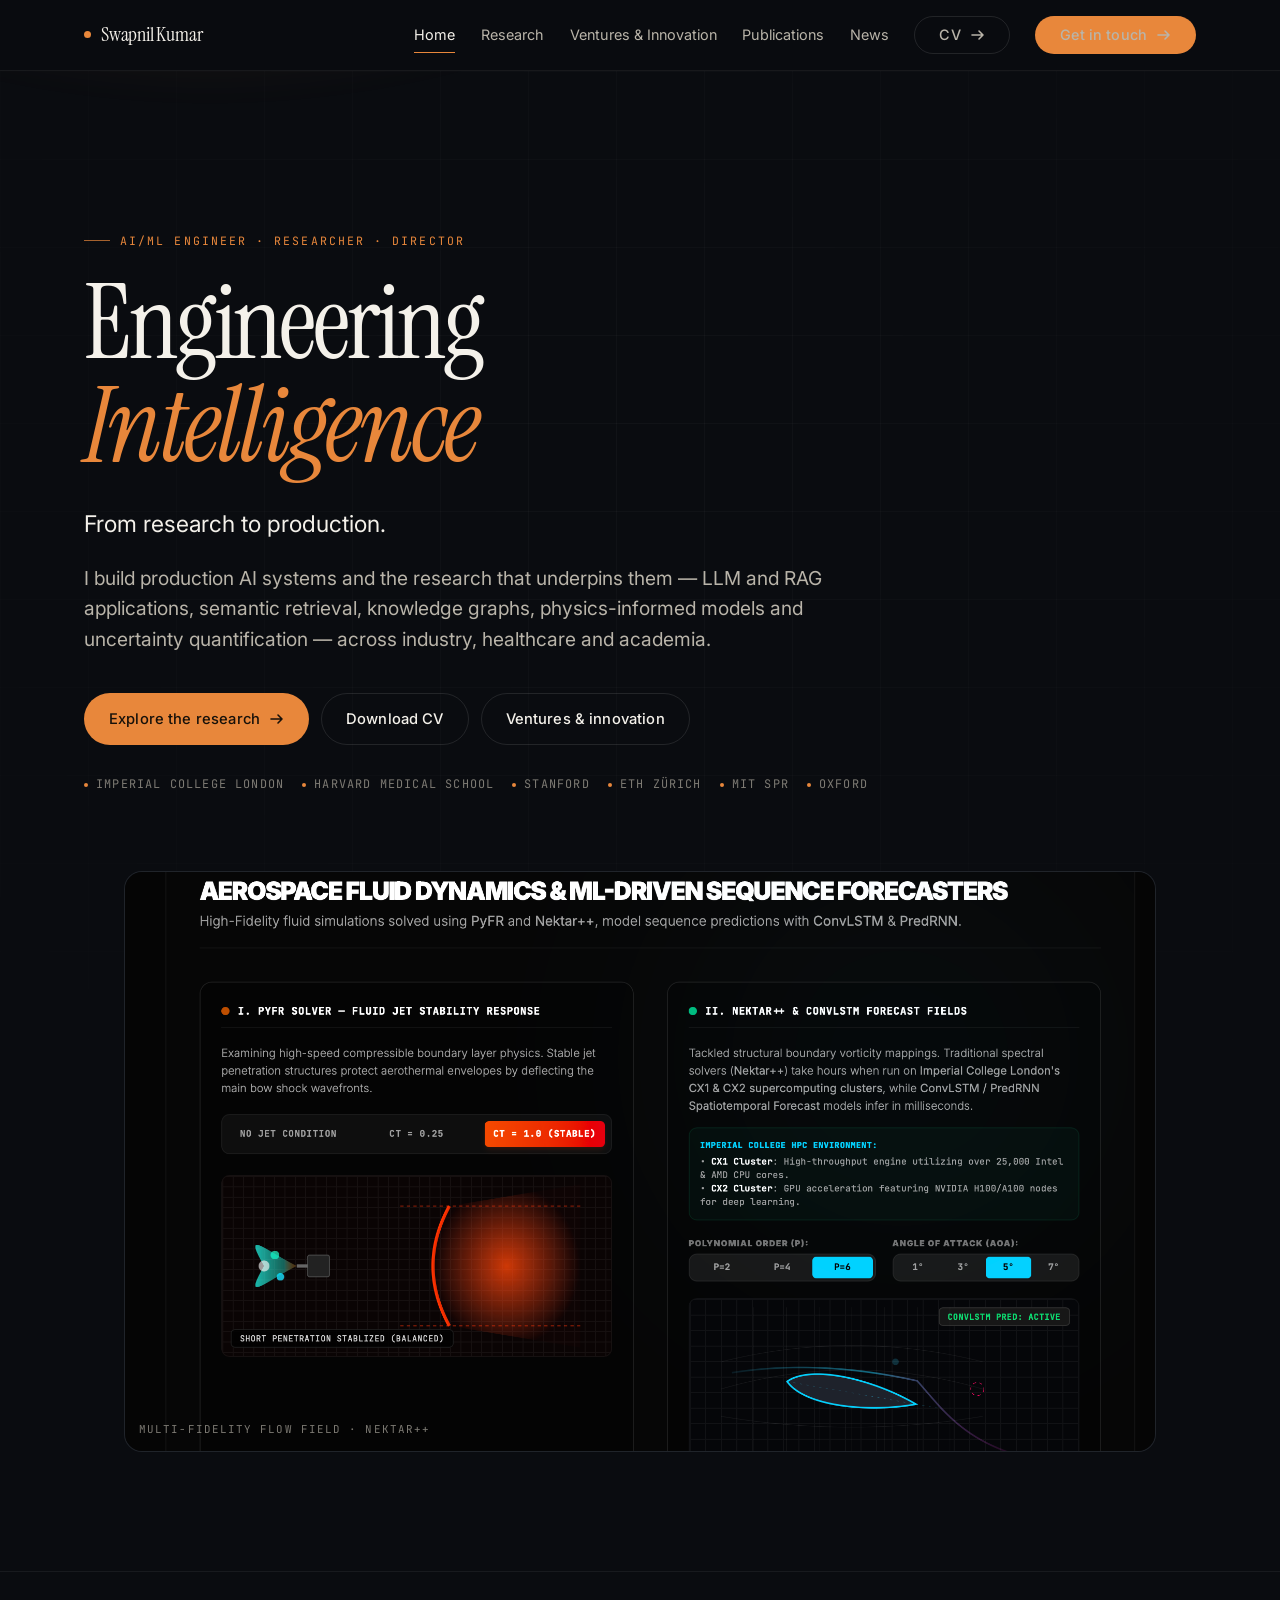
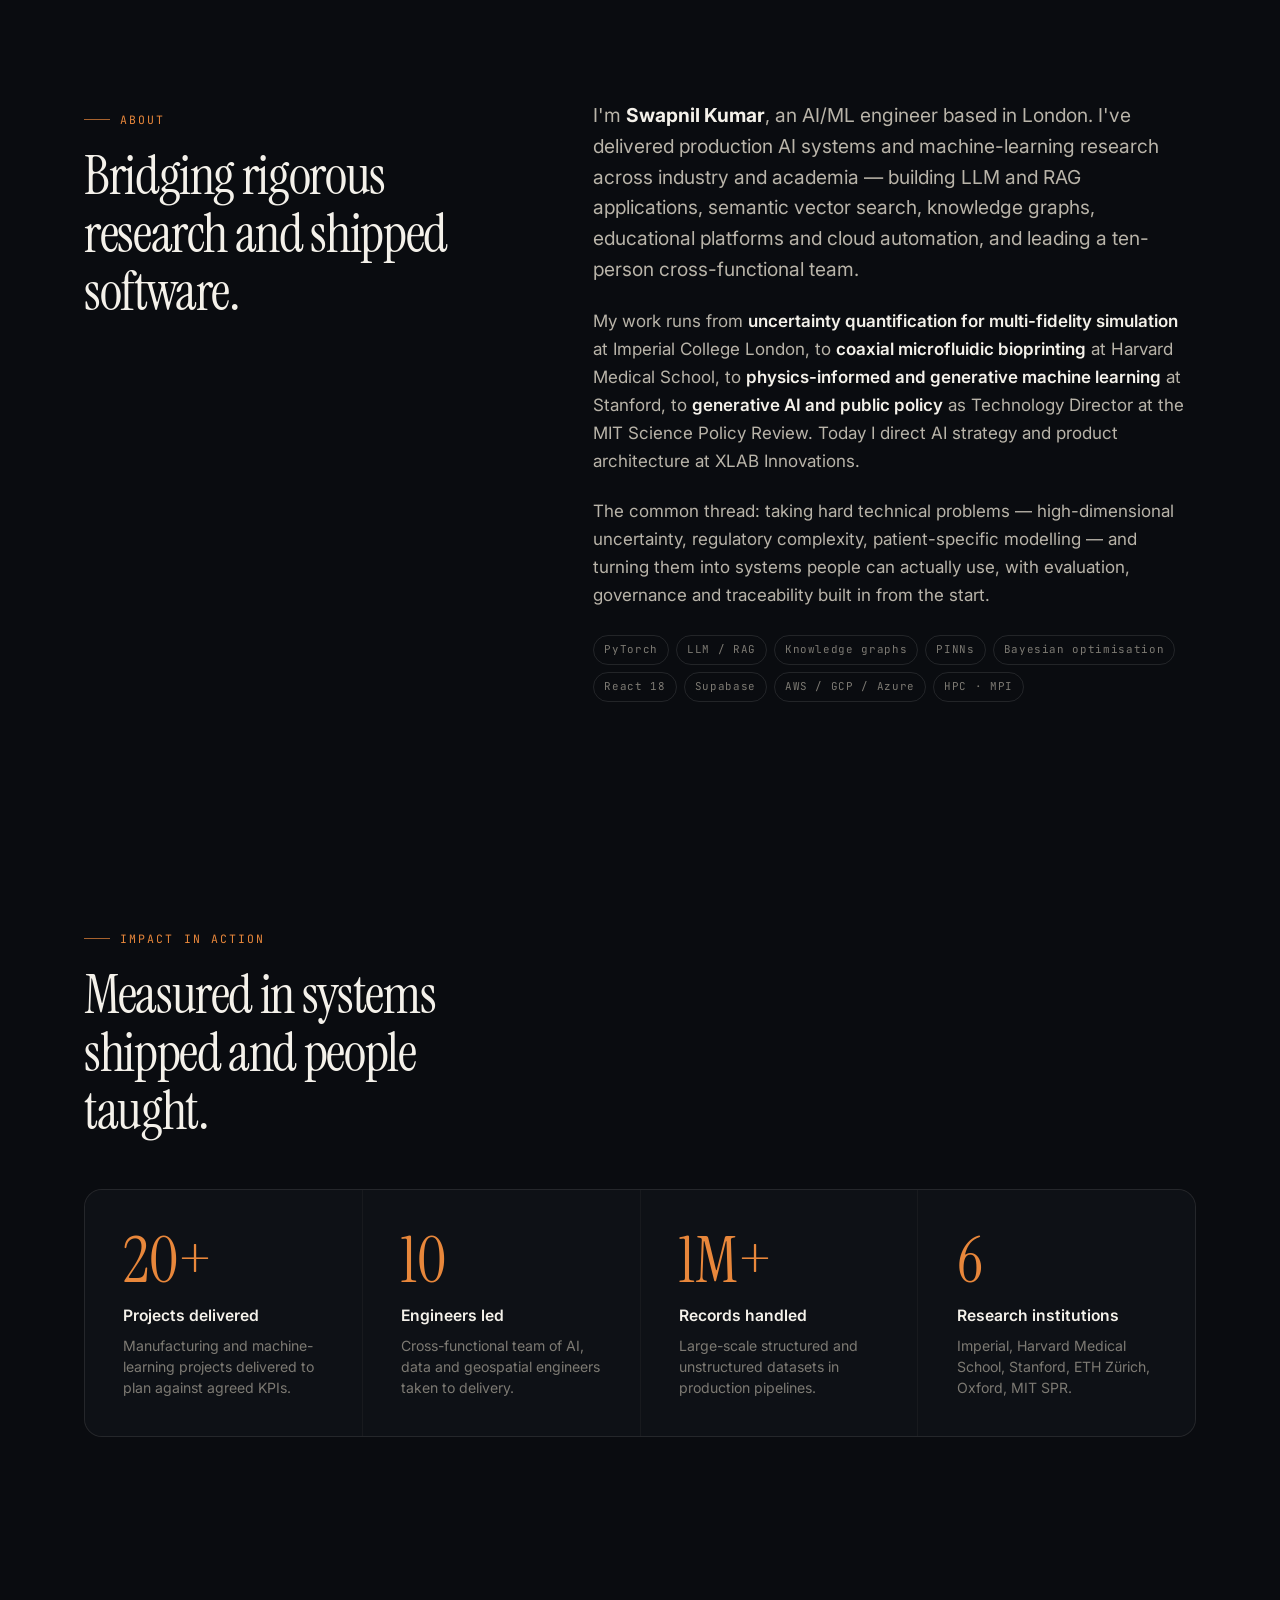
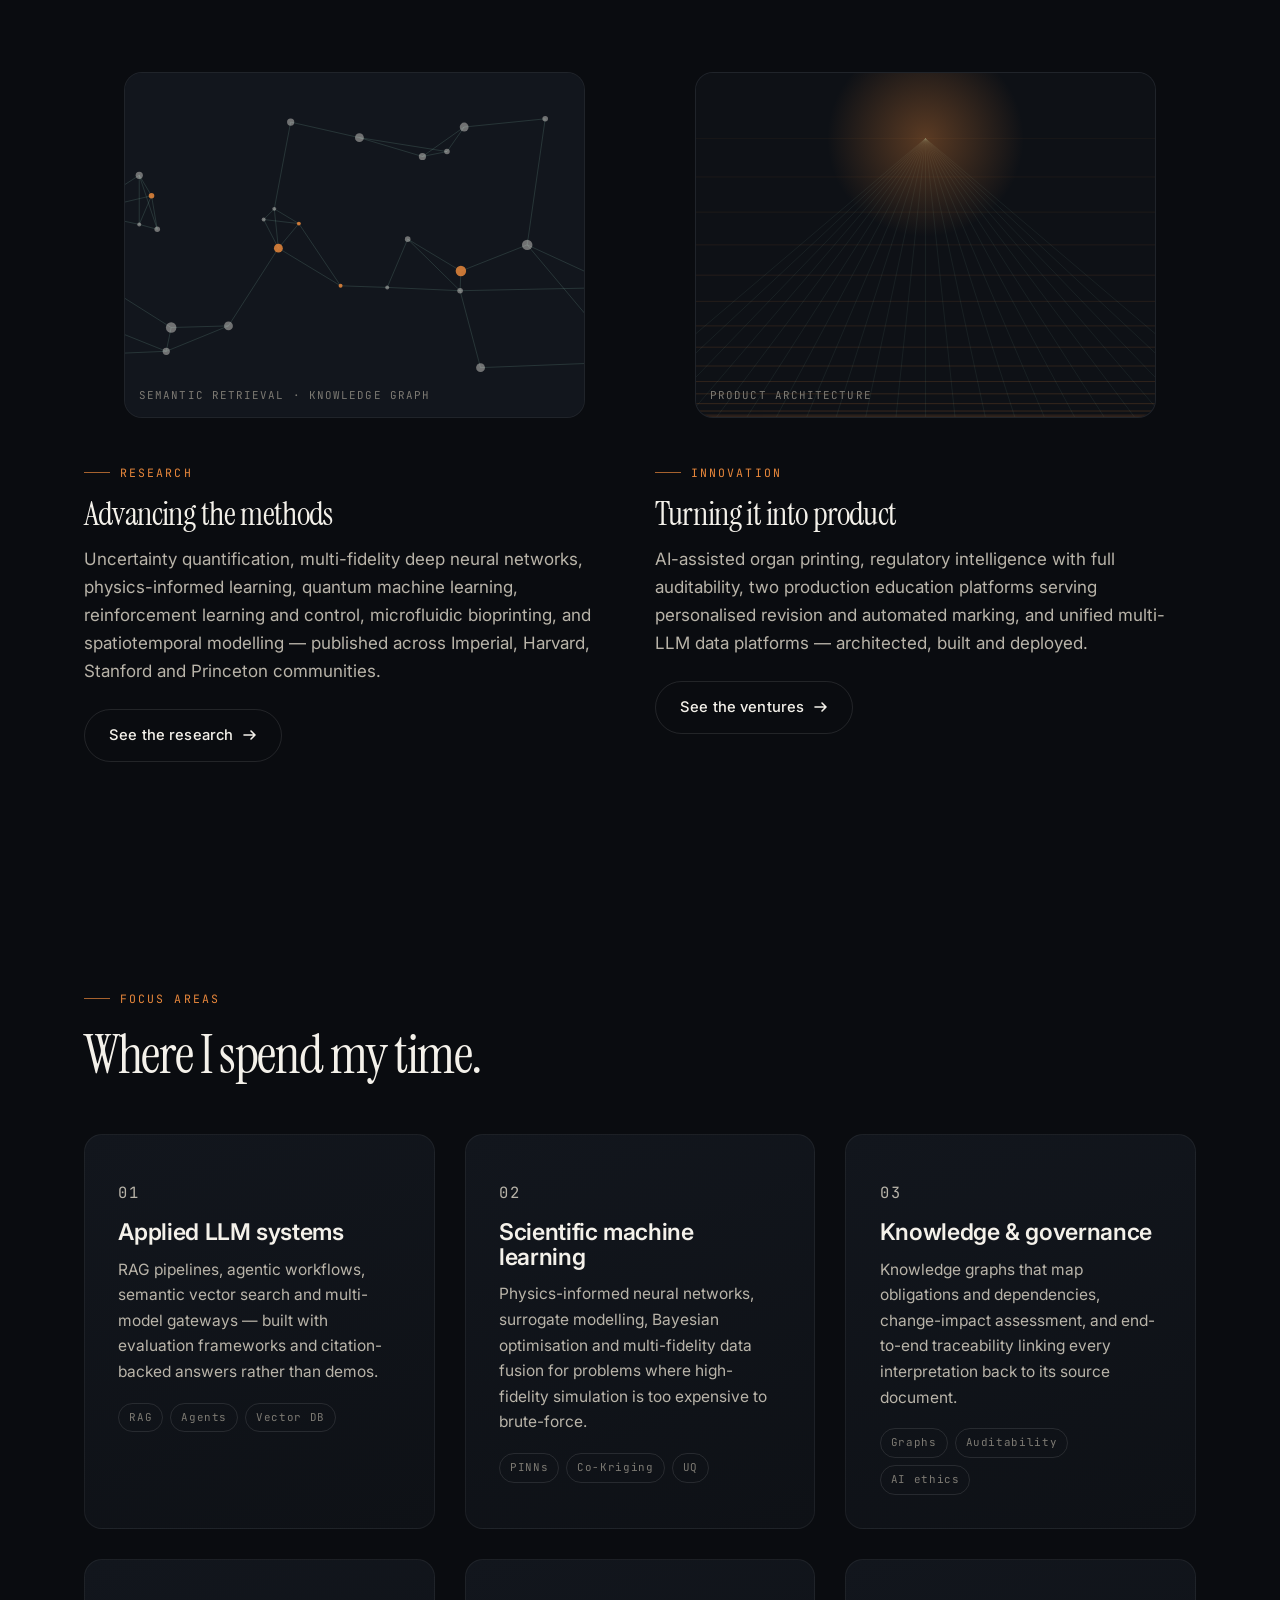
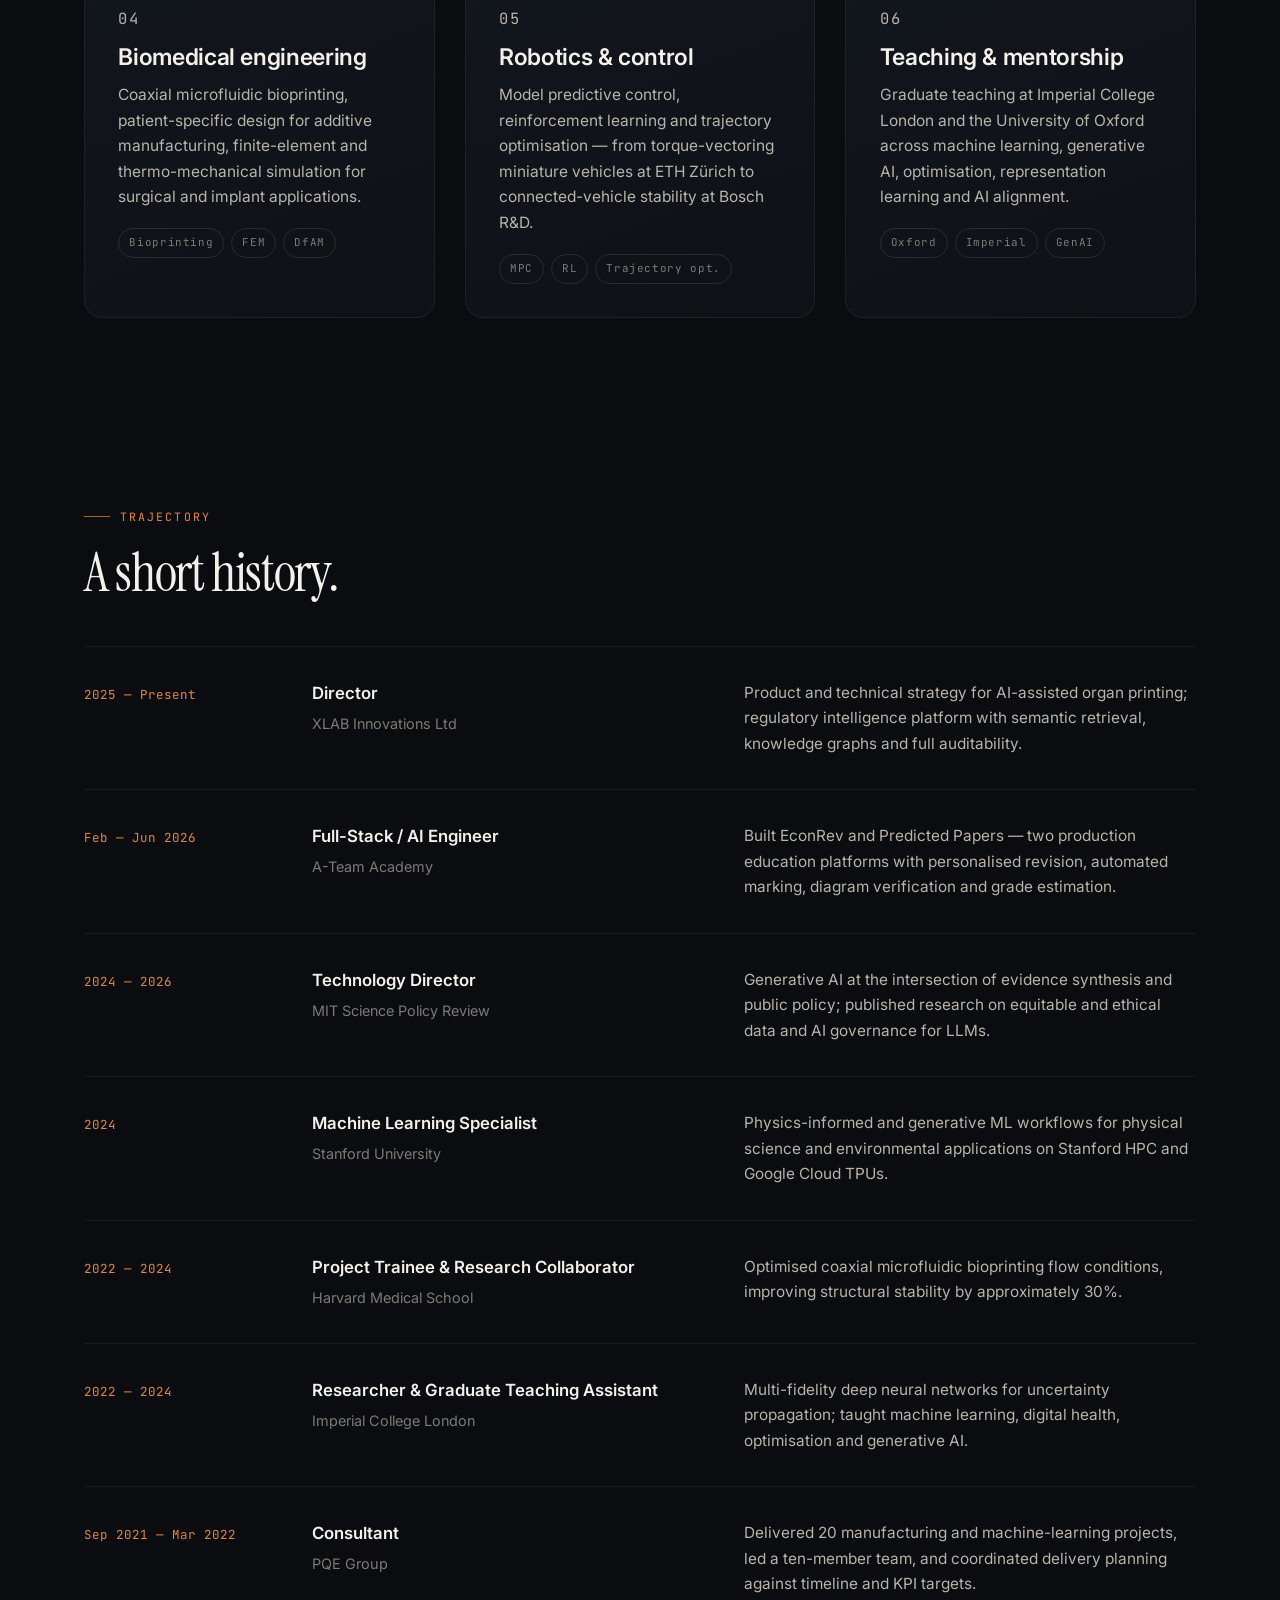
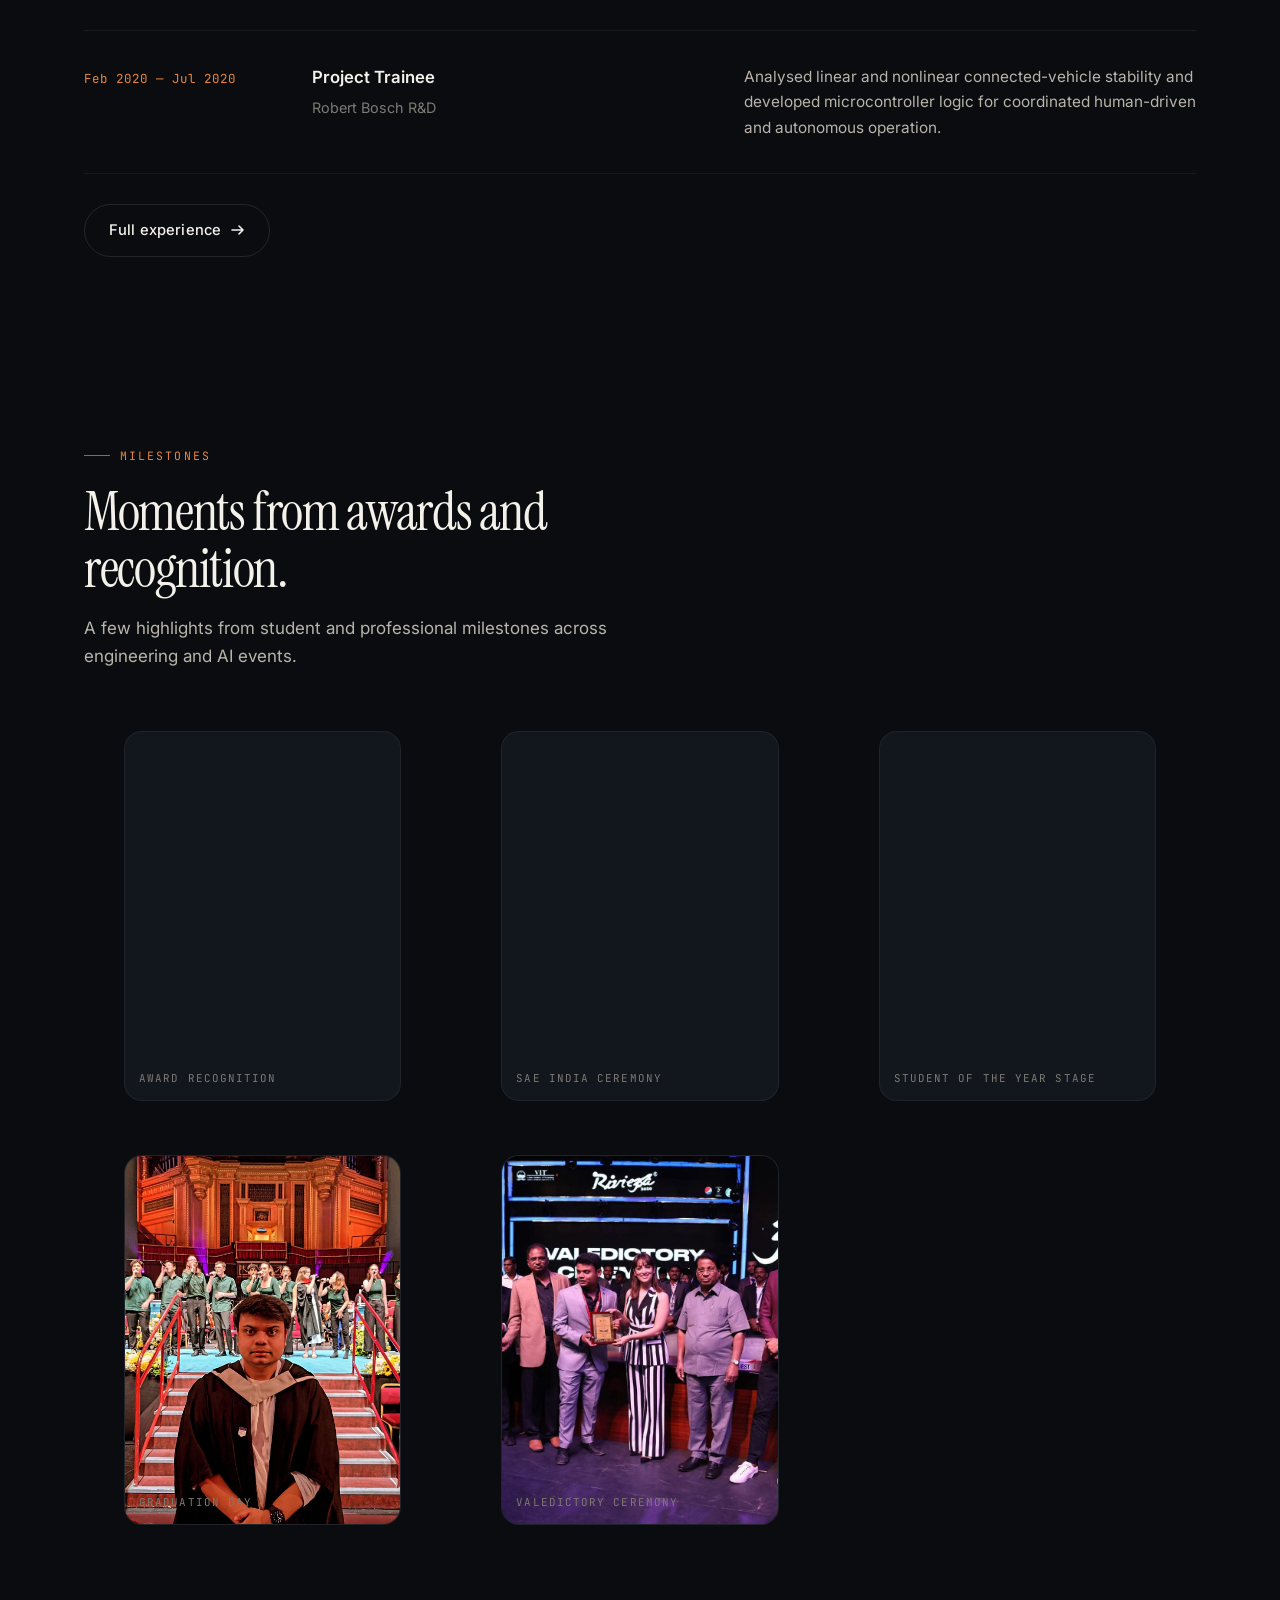
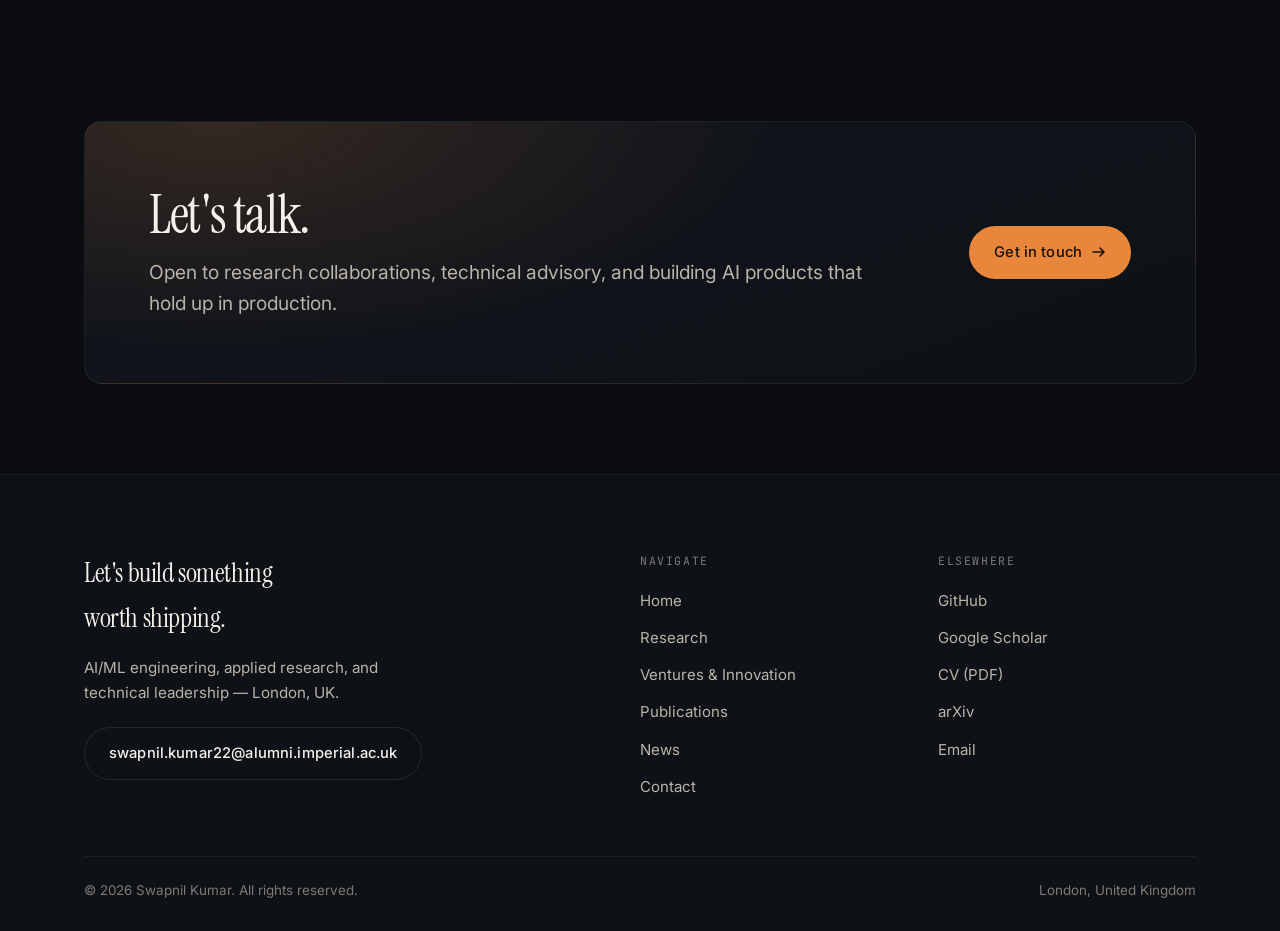
==== commit 3f59fb5e: "Add two additional milestone photos to homepage" ====
--- a/site/index.html
+++ b/site/index.html
@@ -264,6 +264,8 @@
       <figure class="art"><img src="assets/award-photo-1.png" alt="Award ceremony group photo" loading="lazy" decoding="async"><span class="art__cap">Award recognition</span></figure>
       <figure class="art"><img src="assets/award-photo-2.png" alt="Receiving certificate at SAE India event" loading="lazy" decoding="async"><span class="art__cap">SAE India ceremony</span></figure>
       <figure class="art"><img src="assets/award-photo-3.png" alt="Award presentation on stage" loading="lazy" decoding="async"><span class="art__cap">Student of the year stage</span></figure>
+      <figure class="art"><img src="assets/award-photo-4.jpg" alt="Graduation portrait at ceremony" loading="lazy" decoding="async"><span class="art__cap">Graduation day</span></figure>
+      <figure class="art"><img src="assets/award-photo-5.jpg" alt="Valedictory award stage photo" loading="lazy" decoding="async"><span class="art__cap">Valedictory ceremony</span></figure>
     </div>
   </div>
 </section>
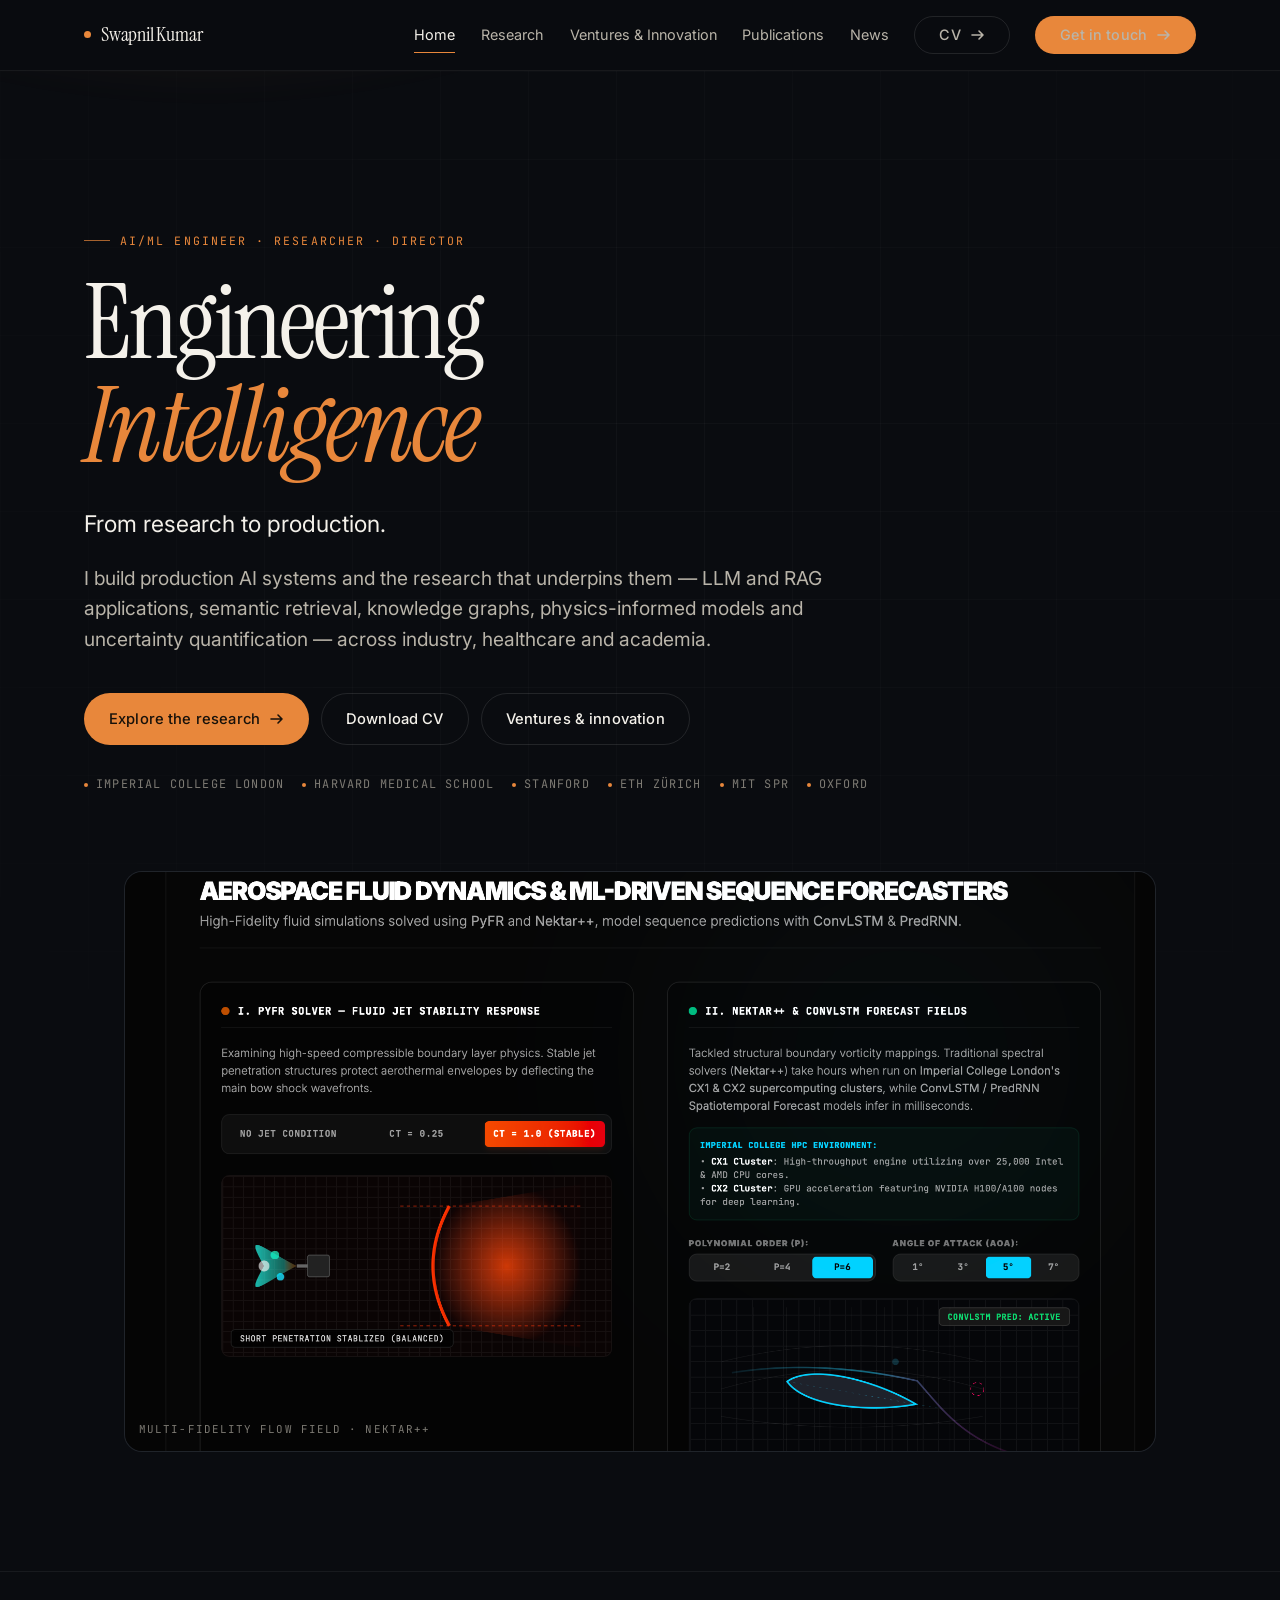
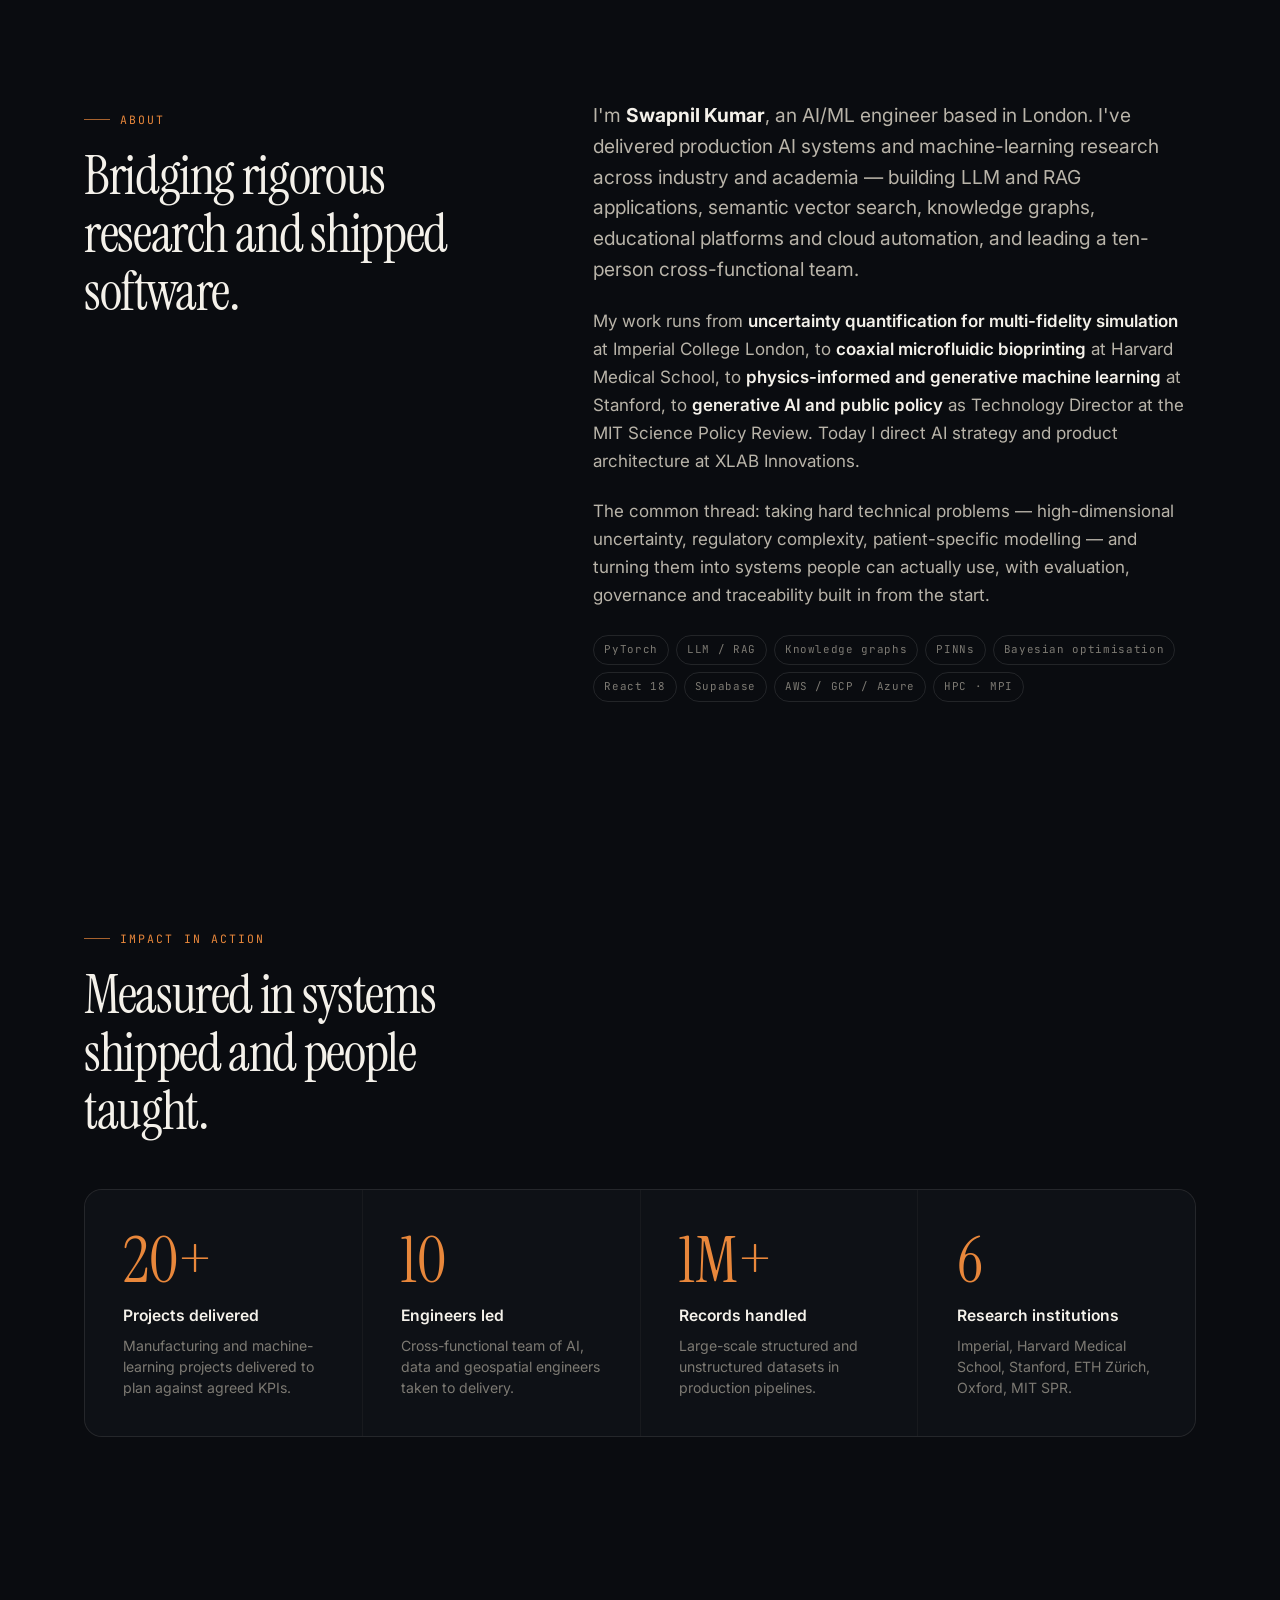
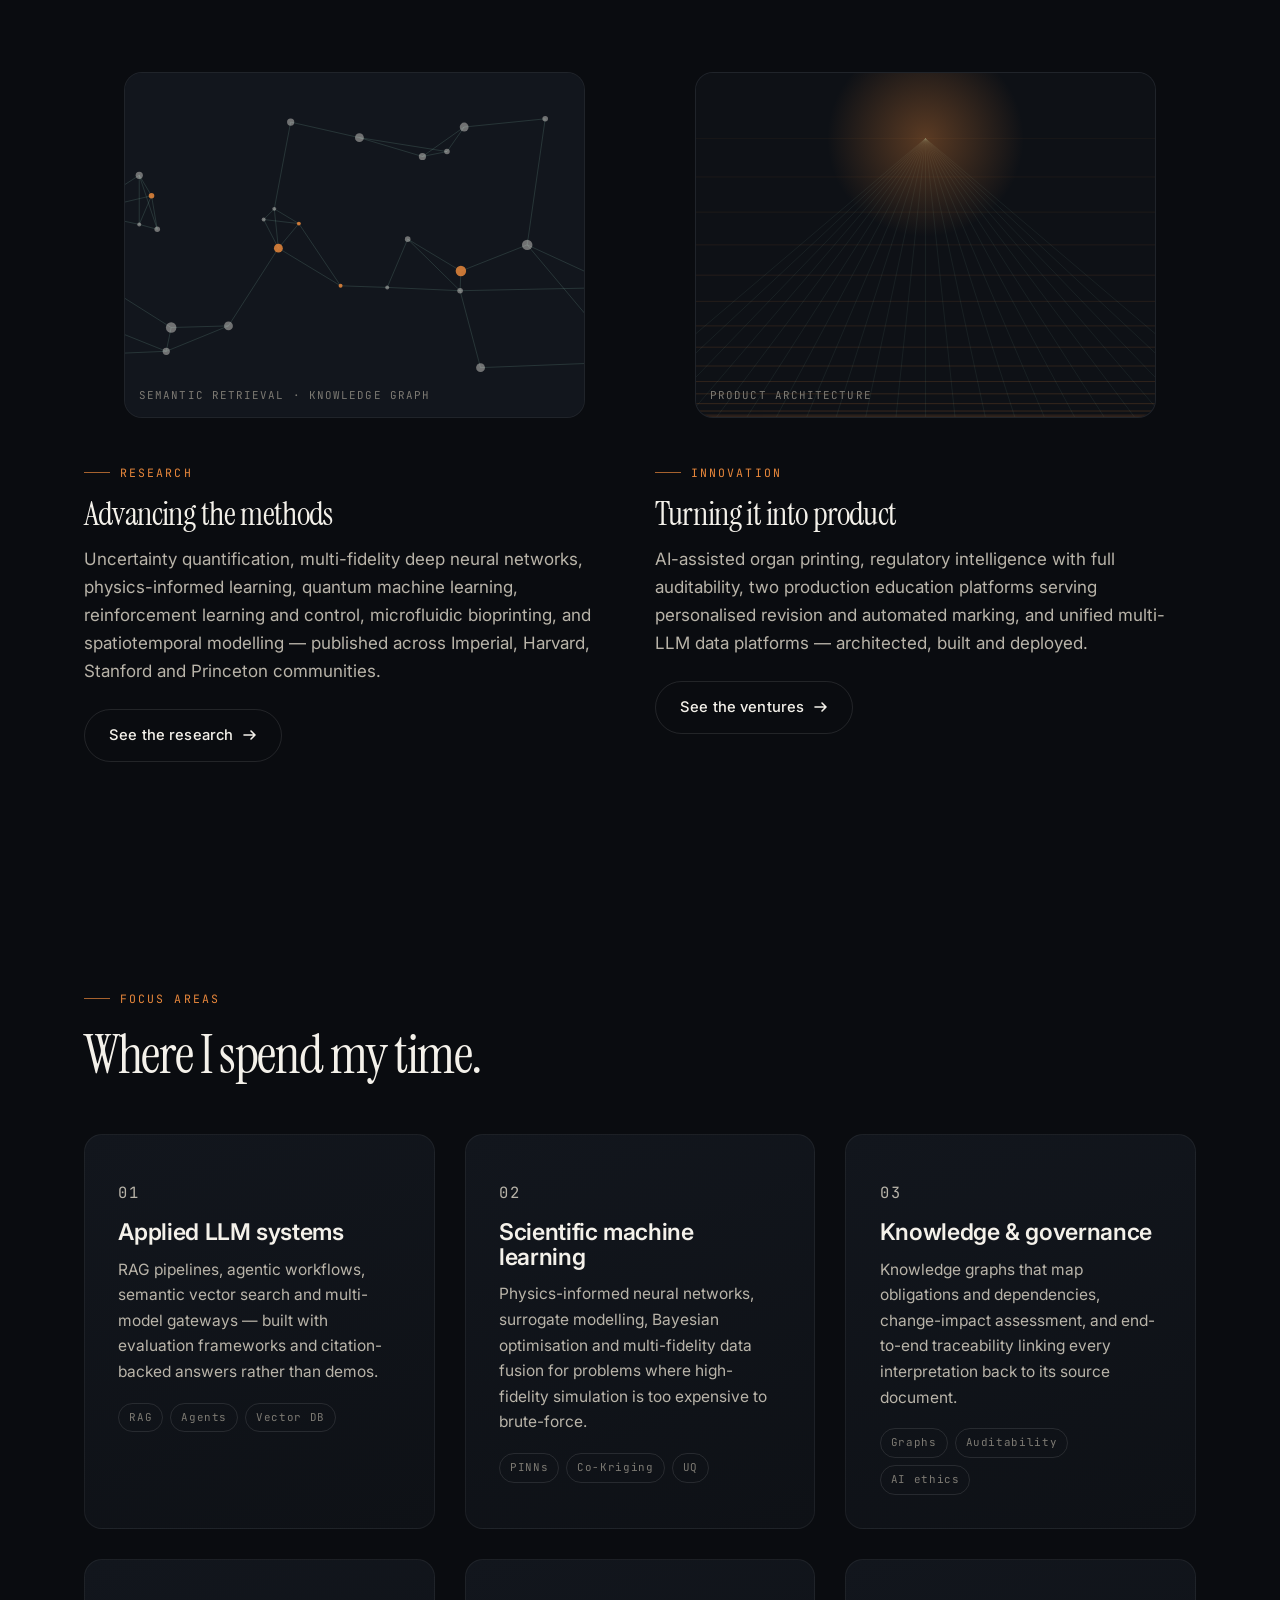
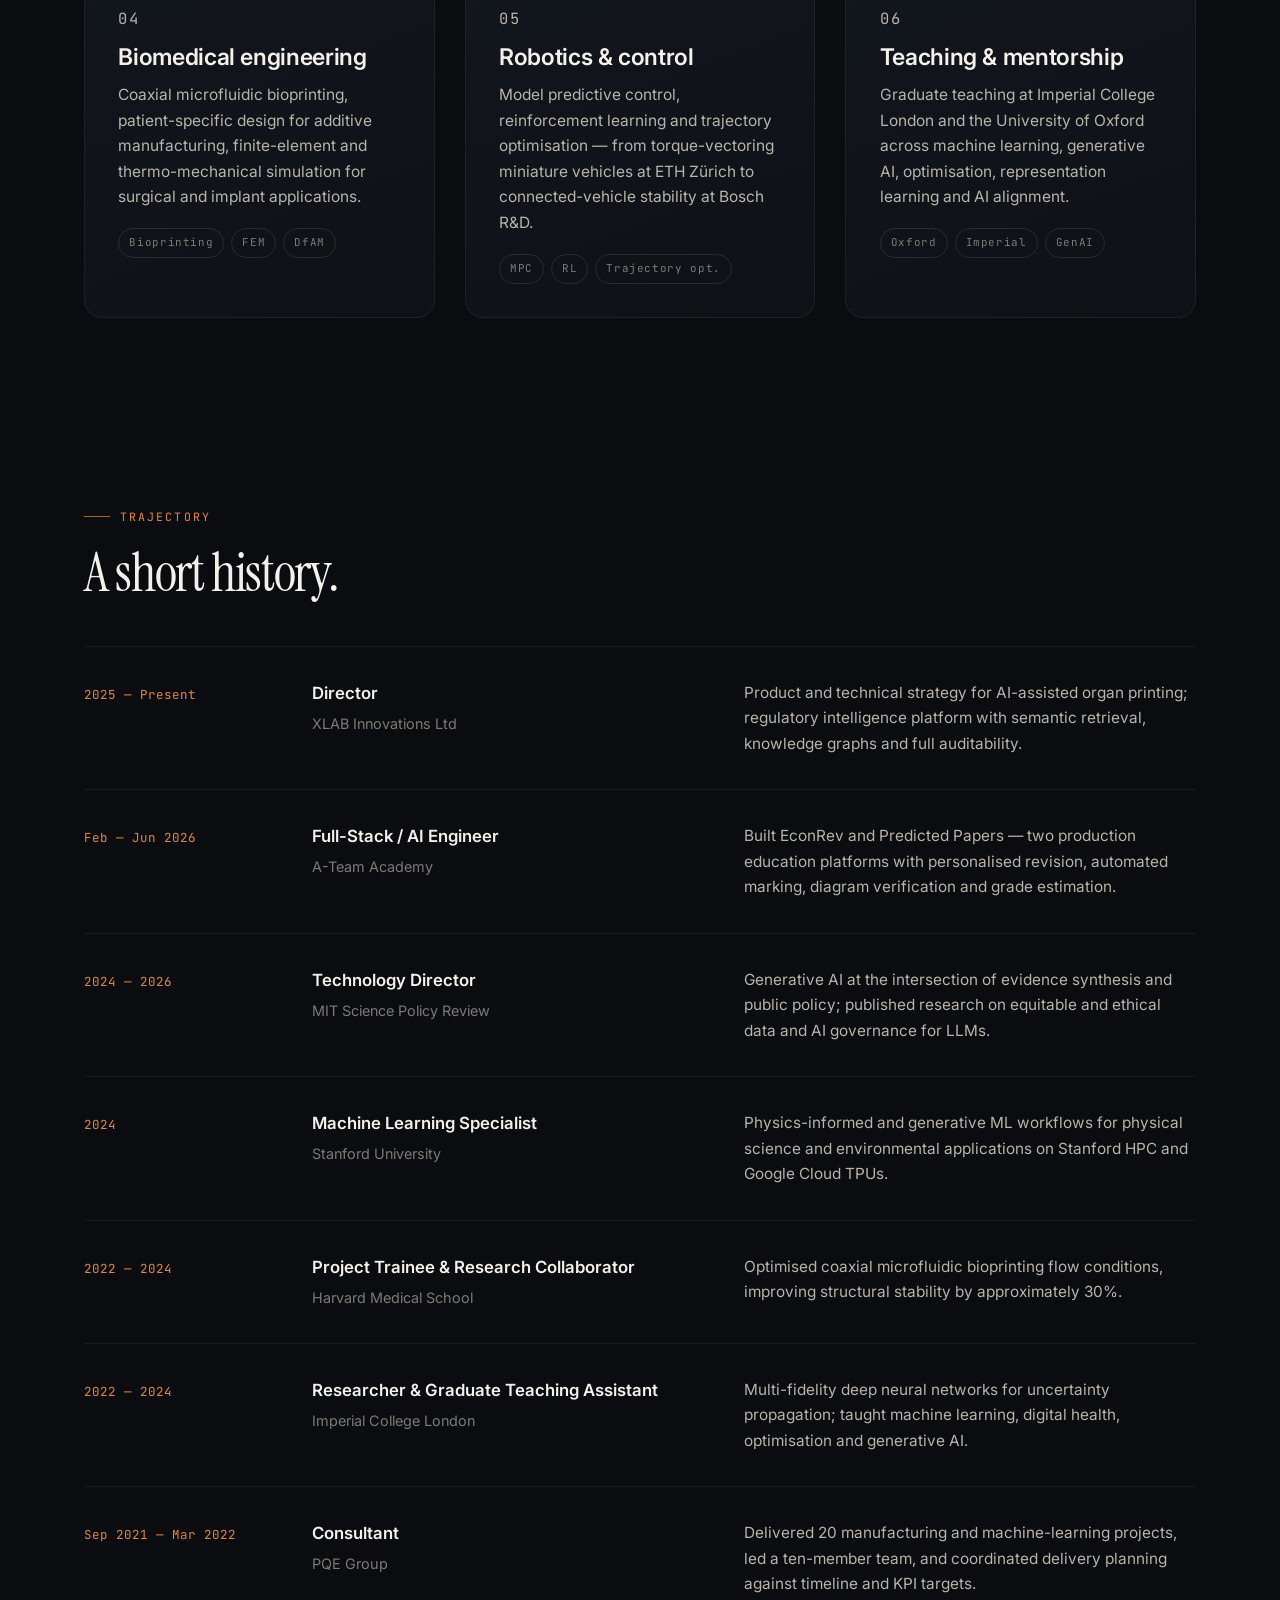
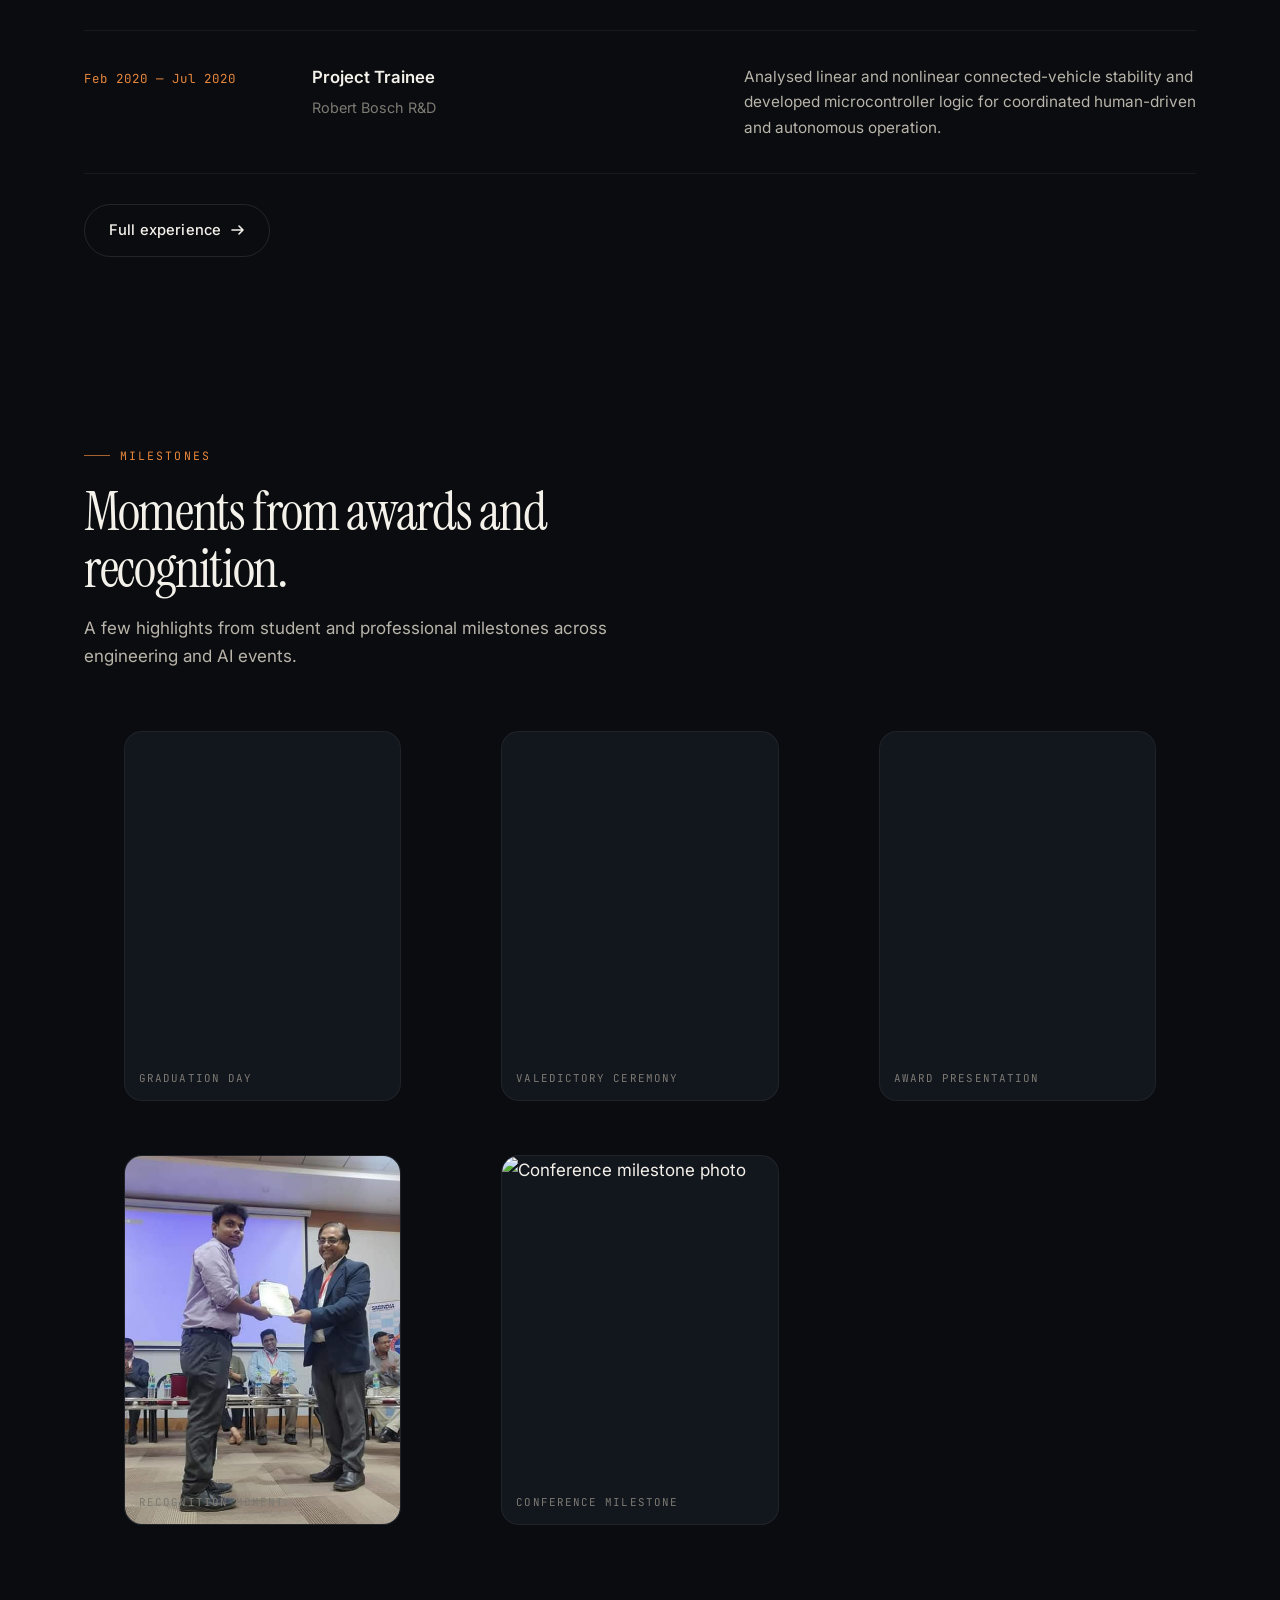
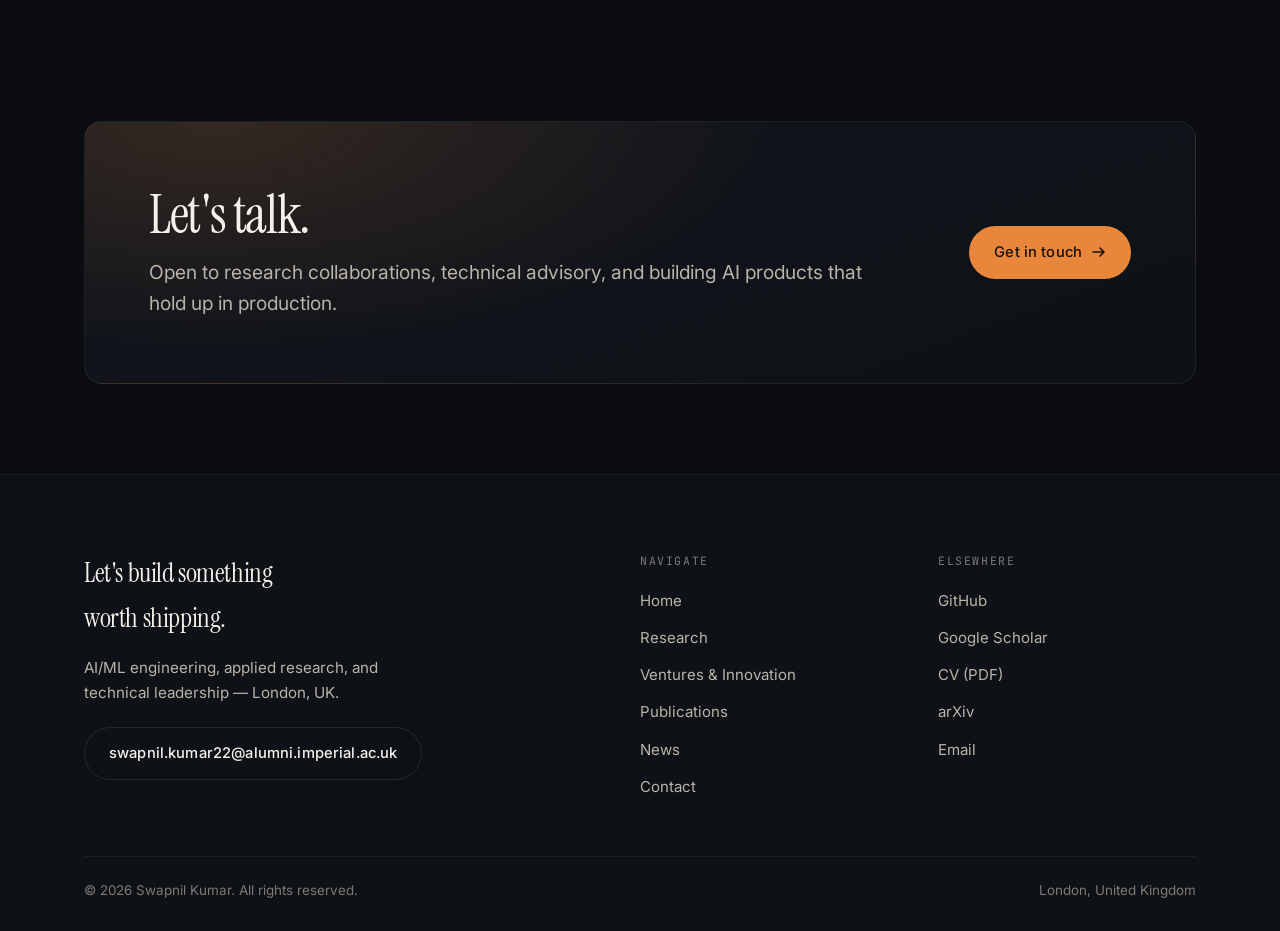
==== commit cd69e8c1: "Replace gallery with uploaded milestone photos" ====
--- a/site/index.html
+++ b/site/index.html
@@ -261,11 +261,11 @@
       A few highlights from student and professional milestones across engineering and AI events.
     </p>
     <div class="gallery" style="margin-top:clamp(28px,3.5vw,44px);" data-reveal data-reveal-delay="160">
-      <figure class="art"><img src="assets/award-photo-1.png" alt="Award ceremony group photo" loading="lazy" decoding="async"><span class="art__cap">Award recognition</span></figure>
-      <figure class="art"><img src="assets/award-photo-2.png" alt="Receiving certificate at SAE India event" loading="lazy" decoding="async"><span class="art__cap">SAE India ceremony</span></figure>
-      <figure class="art"><img src="assets/award-photo-3.png" alt="Award presentation on stage" loading="lazy" decoding="async"><span class="art__cap">Student of the year stage</span></figure>
-      <figure class="art"><img src="assets/award-photo-4.jpg" alt="Graduation portrait at ceremony" loading="lazy" decoding="async"><span class="art__cap">Graduation day</span></figure>
-      <figure class="art"><img src="assets/award-photo-5.jpg" alt="Valedictory award stage photo" loading="lazy" decoding="async"><span class="art__cap">Valedictory ceremony</span></figure>
+      <figure class="art"><img src="assets/milestone-photo-1.jpg" alt="Graduation portrait at ceremony" loading="lazy" decoding="async"><span class="art__cap">Graduation day</span></figure>
+      <figure class="art"><img src="assets/milestone-photo-2.jpg" alt="Valedictory award stage photo" loading="lazy" decoding="async"><span class="art__cap">Valedictory ceremony</span></figure>
+      <figure class="art"><img src="assets/milestone-photo-3.jpg" alt="Certificate presentation moment" loading="lazy" decoding="async"><span class="art__cap">Award presentation</span></figure>
+      <figure class="art"><img src="assets/milestone-photo-4.jpg" alt="Event recognition photo" loading="lazy" decoding="async"><span class="art__cap">Recognition moment</span></figure>
+      <figure class="art"><img src="assets/milestone-photo-5.jpg" alt="Conference milestone photo" loading="lazy" decoding="async"><span class="art__cap">Conference milestone</span></figure>
     </div>
   </div>
 </section>
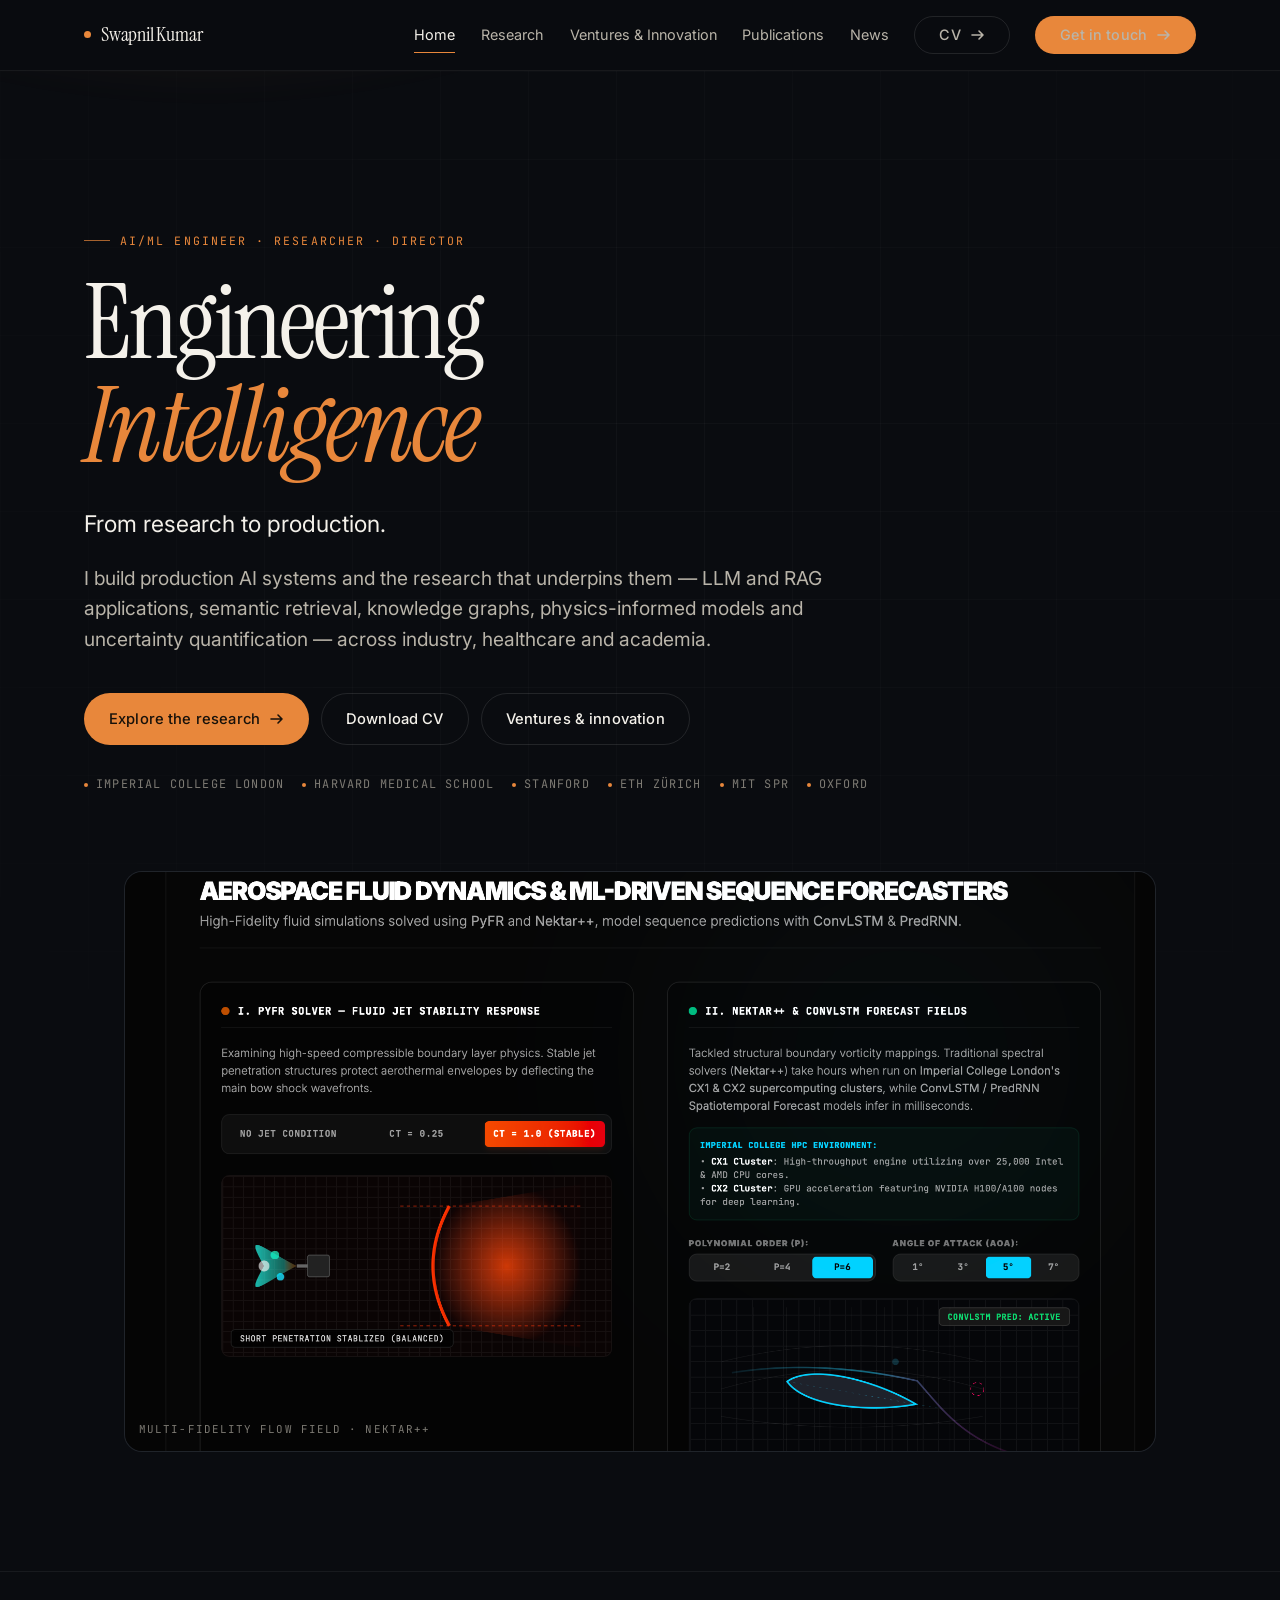
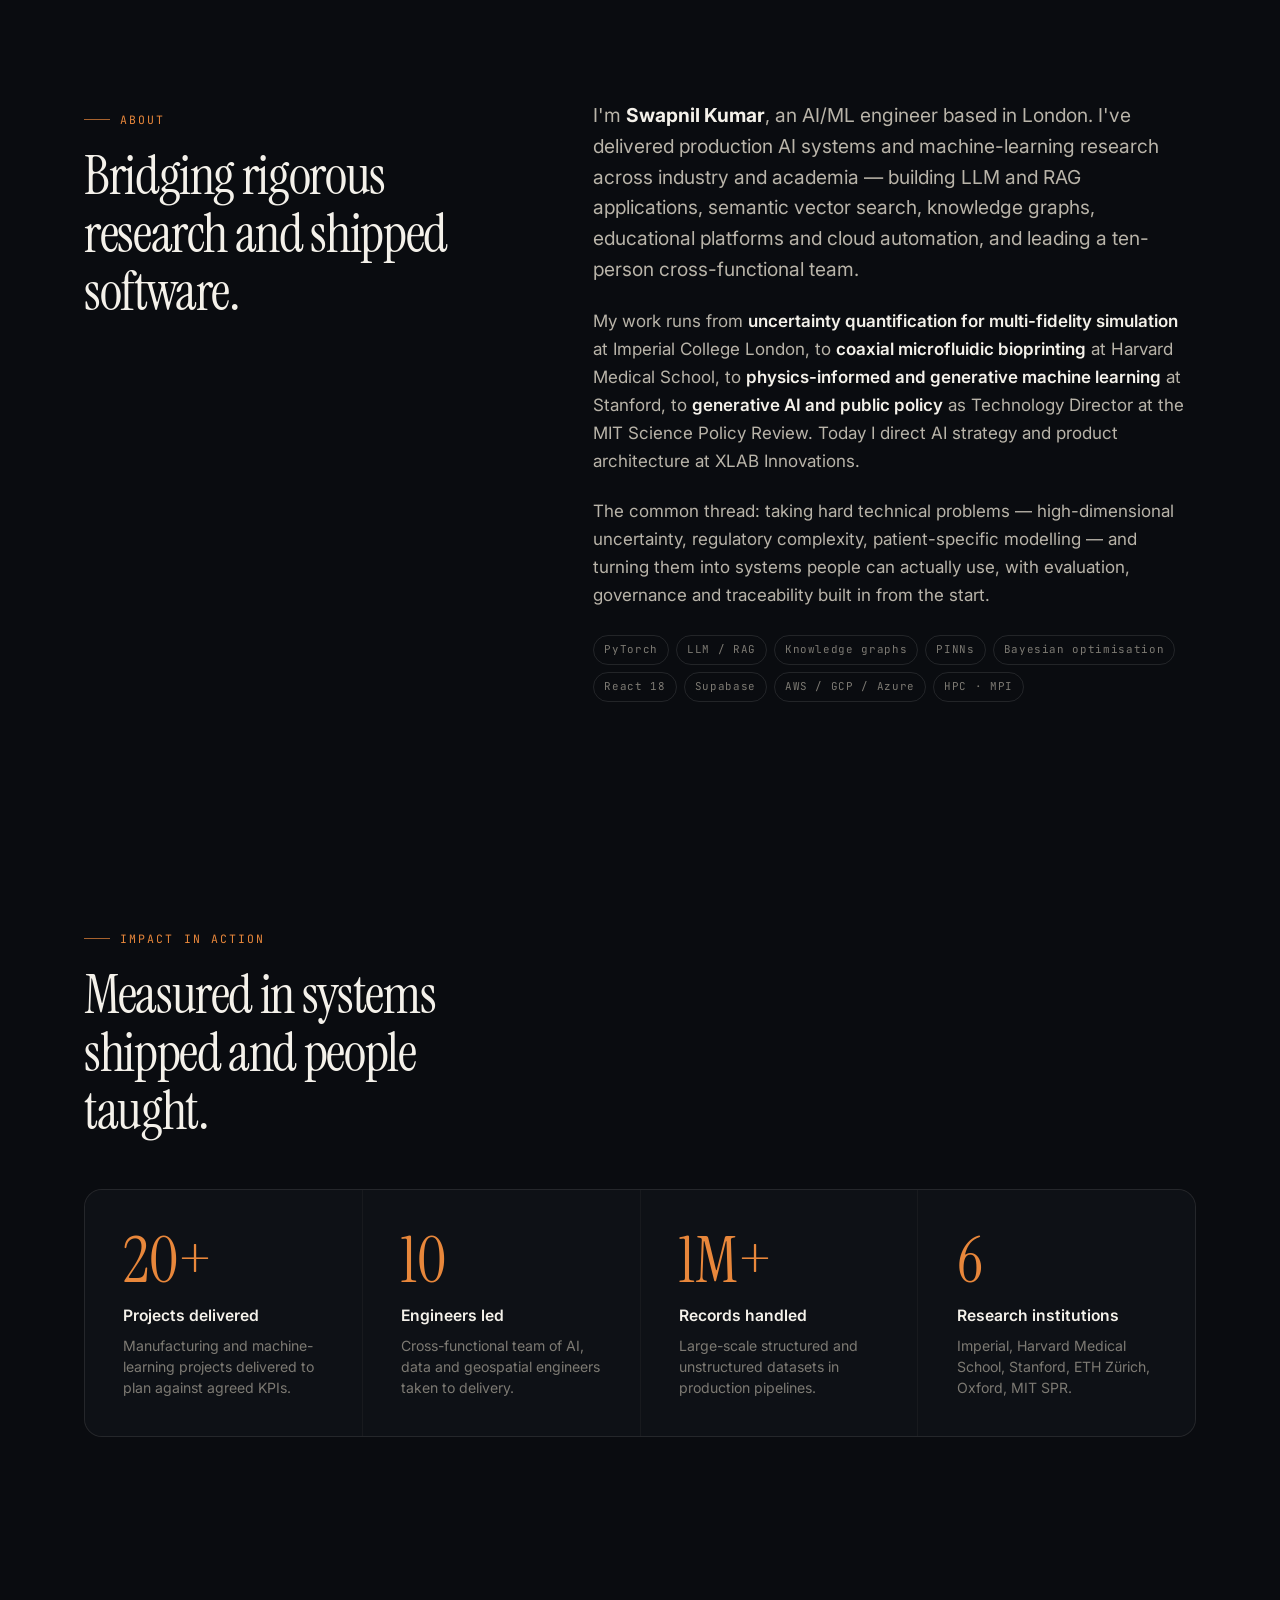
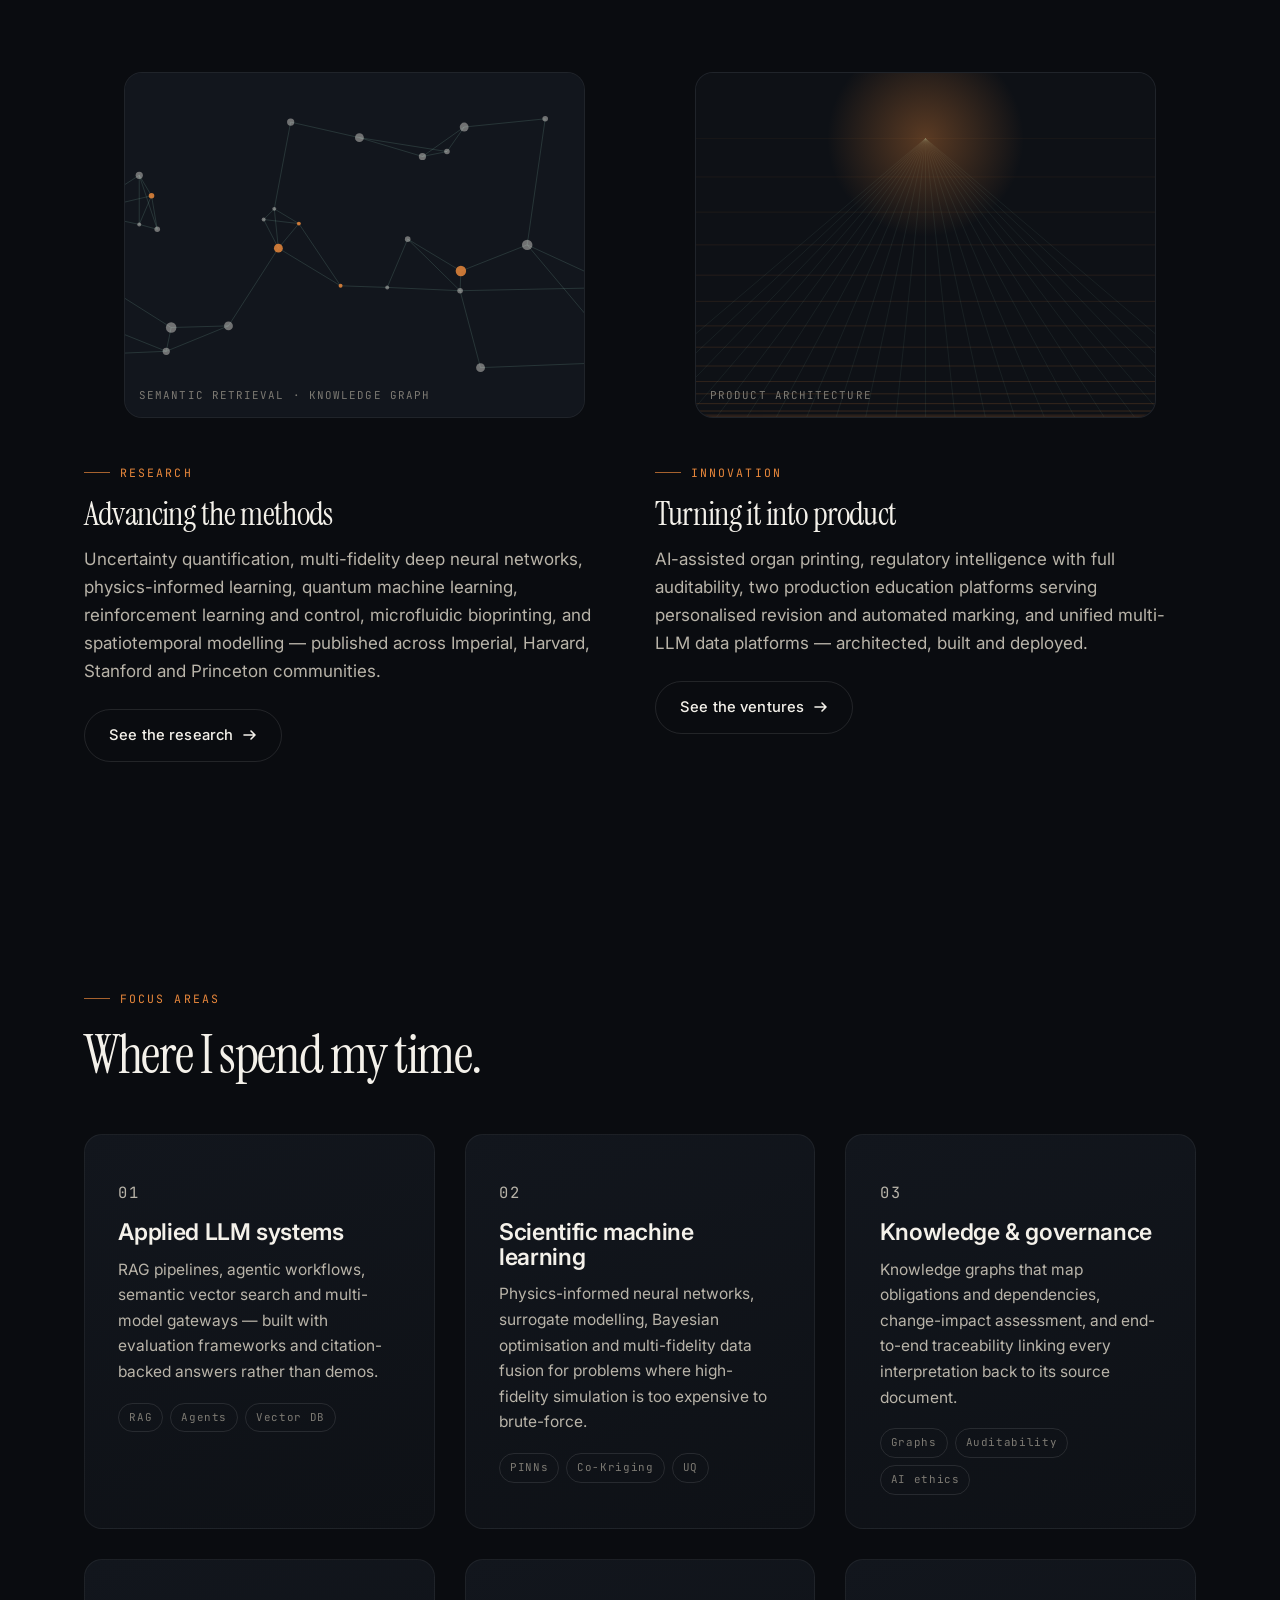
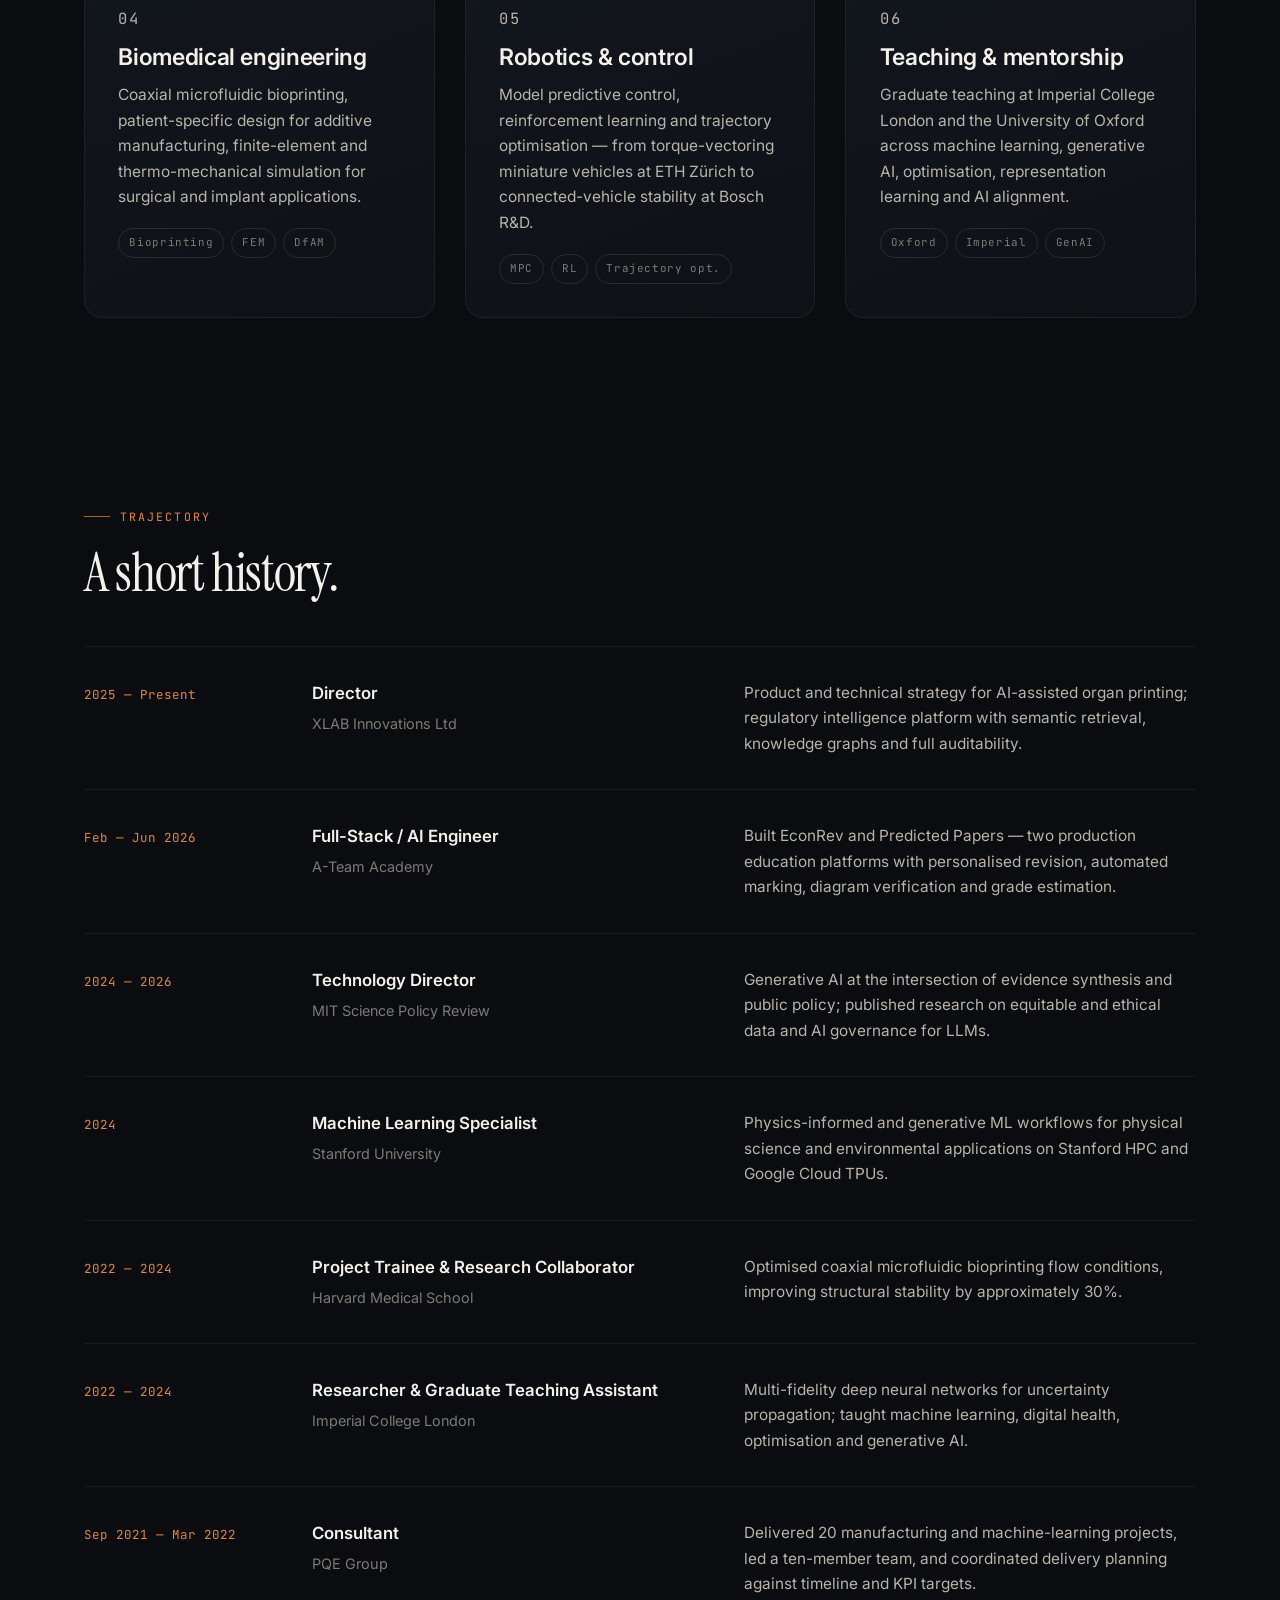
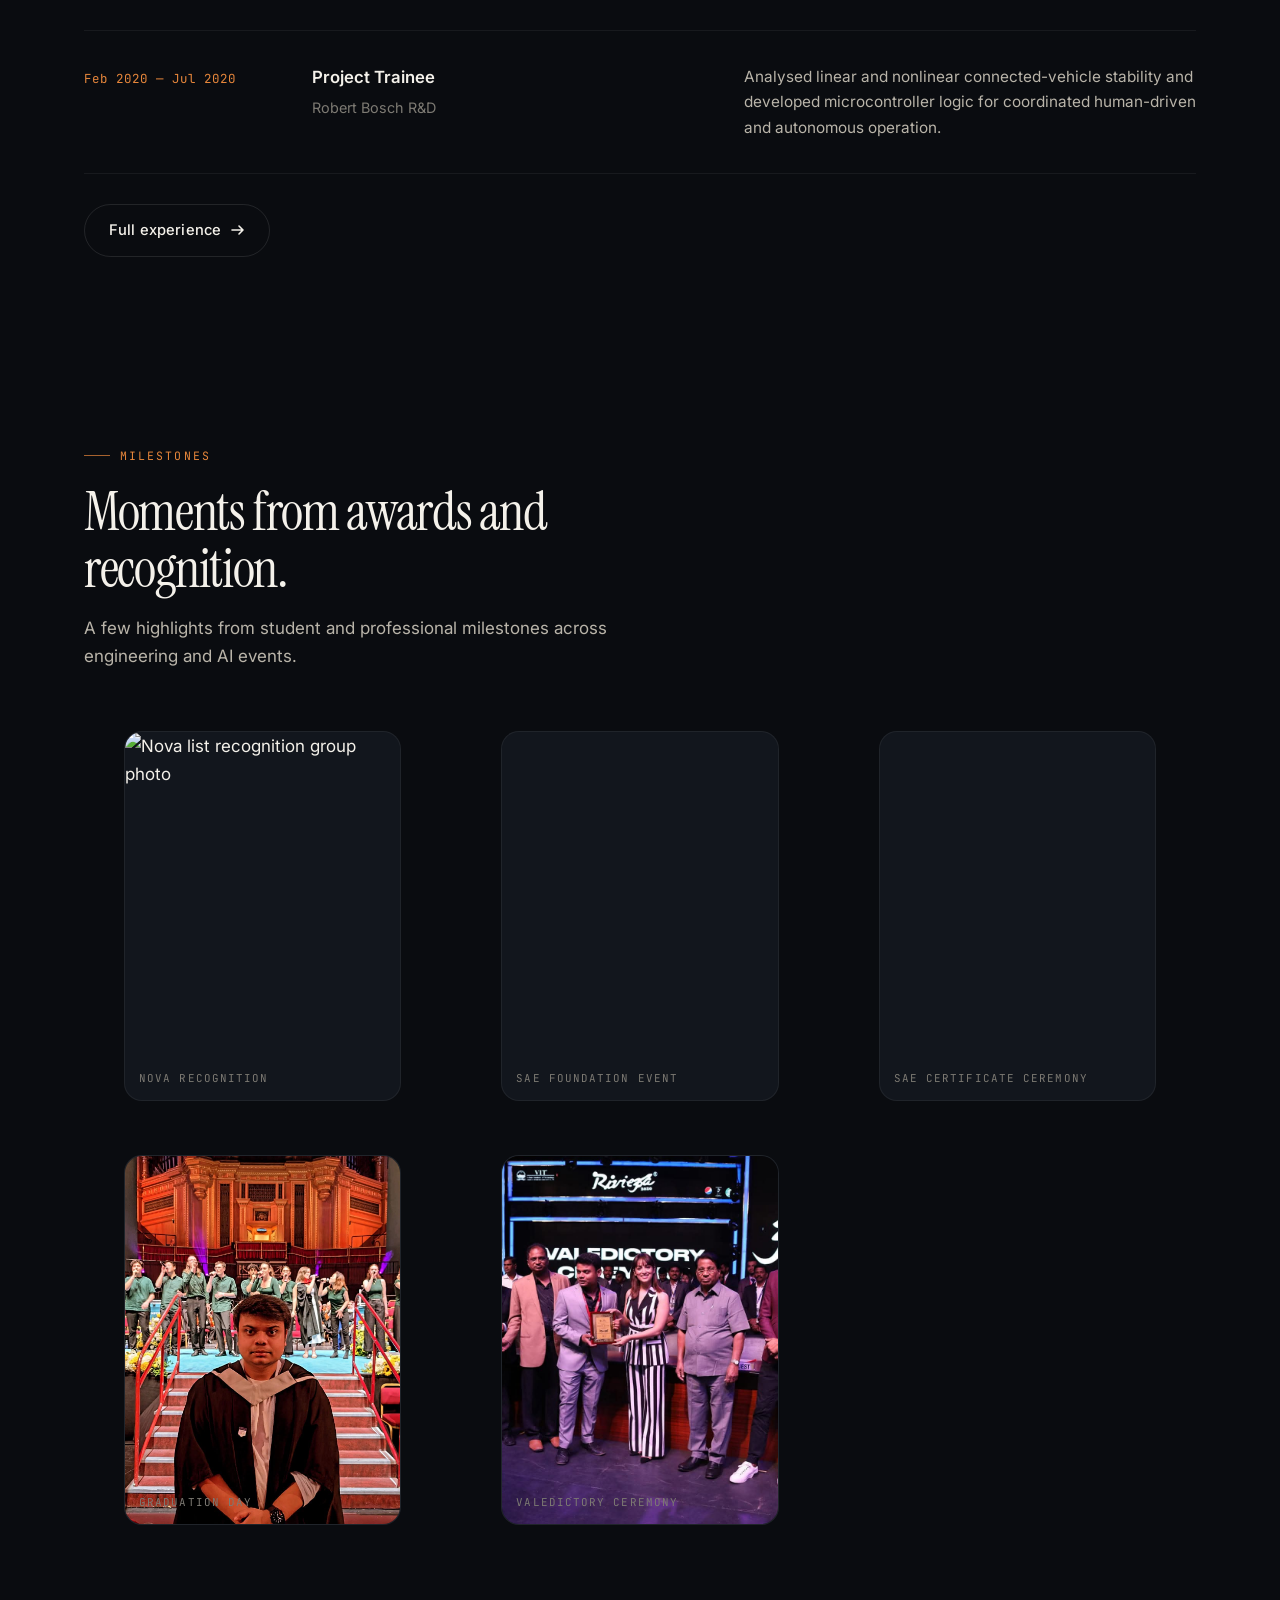
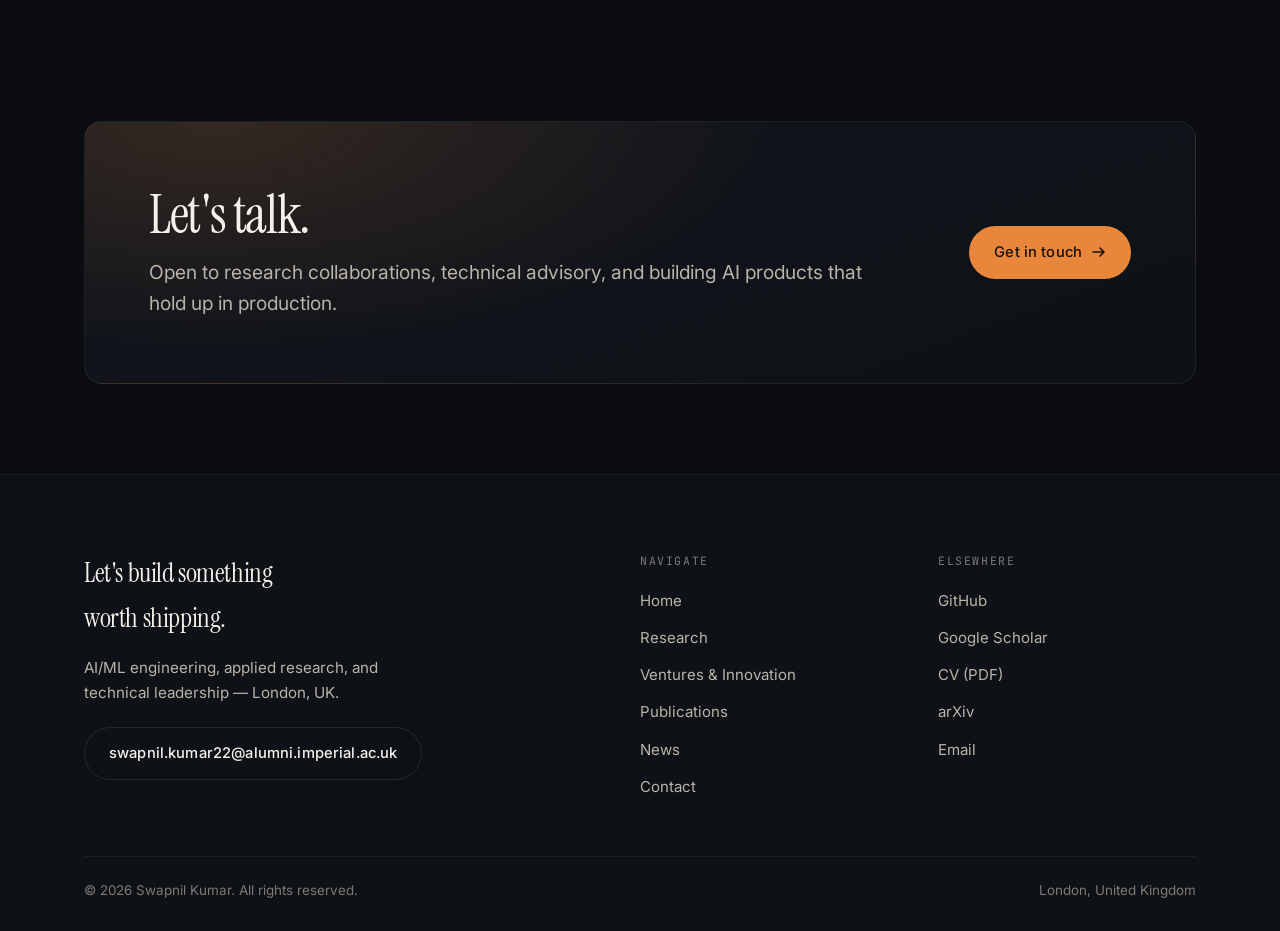
==== commit 61786b31: "Update homepage with five attached milestone figures" ====
--- a/site/index.html
+++ b/site/index.html
@@ -261,11 +261,11 @@
       A few highlights from student and professional milestones across engineering and AI events.
     </p>
     <div class="gallery" style="margin-top:clamp(28px,3.5vw,44px);" data-reveal data-reveal-delay="160">
-      <figure class="art"><img src="assets/milestone-photo-1.jpg" alt="Graduation portrait at ceremony" loading="lazy" decoding="async"><span class="art__cap">Graduation day</span></figure>
-      <figure class="art"><img src="assets/milestone-photo-2.jpg" alt="Valedictory award stage photo" loading="lazy" decoding="async"><span class="art__cap">Valedictory ceremony</span></figure>
-      <figure class="art"><img src="assets/milestone-photo-3.jpg" alt="Certificate presentation moment" loading="lazy" decoding="async"><span class="art__cap">Award presentation</span></figure>
-      <figure class="art"><img src="assets/milestone-photo-4.jpg" alt="Event recognition photo" loading="lazy" decoding="async"><span class="art__cap">Recognition moment</span></figure>
-      <figure class="art"><img src="assets/milestone-photo-5.jpg" alt="Conference milestone photo" loading="lazy" decoding="async"><span class="art__cap">Conference milestone</span></figure>
+      <figure class="art"><img src="assets/milestone-nova-list.jpg" alt="Nova list recognition group photo" loading="lazy" decoding="async"><span class="art__cap">Nova recognition</span></figure>
+      <figure class="art"><img src="assets/milestone-sae-foundation.jpg" alt="SAE Foundation annual event photo" loading="lazy" decoding="async"><span class="art__cap">SAE Foundation event</span></figure>
+      <figure class="art"><img src="assets/milestone-sae-certificate.jpg" alt="Receiving certificate on stage at SAE India" loading="lazy" decoding="async"><span class="art__cap">SAE certificate ceremony</span></figure>
+      <figure class="art"><img src="assets/milestone-graduation.jpg" alt="Graduation portrait at ceremony" loading="lazy" decoding="async"><span class="art__cap">Graduation day</span></figure>
+      <figure class="art"><img src="assets/milestone-valedictory.jpg" alt="Valedictory award stage photo" loading="lazy" decoding="async"><span class="art__cap">Valedictory ceremony</span></figure>
     </div>
   </div>
 </section>
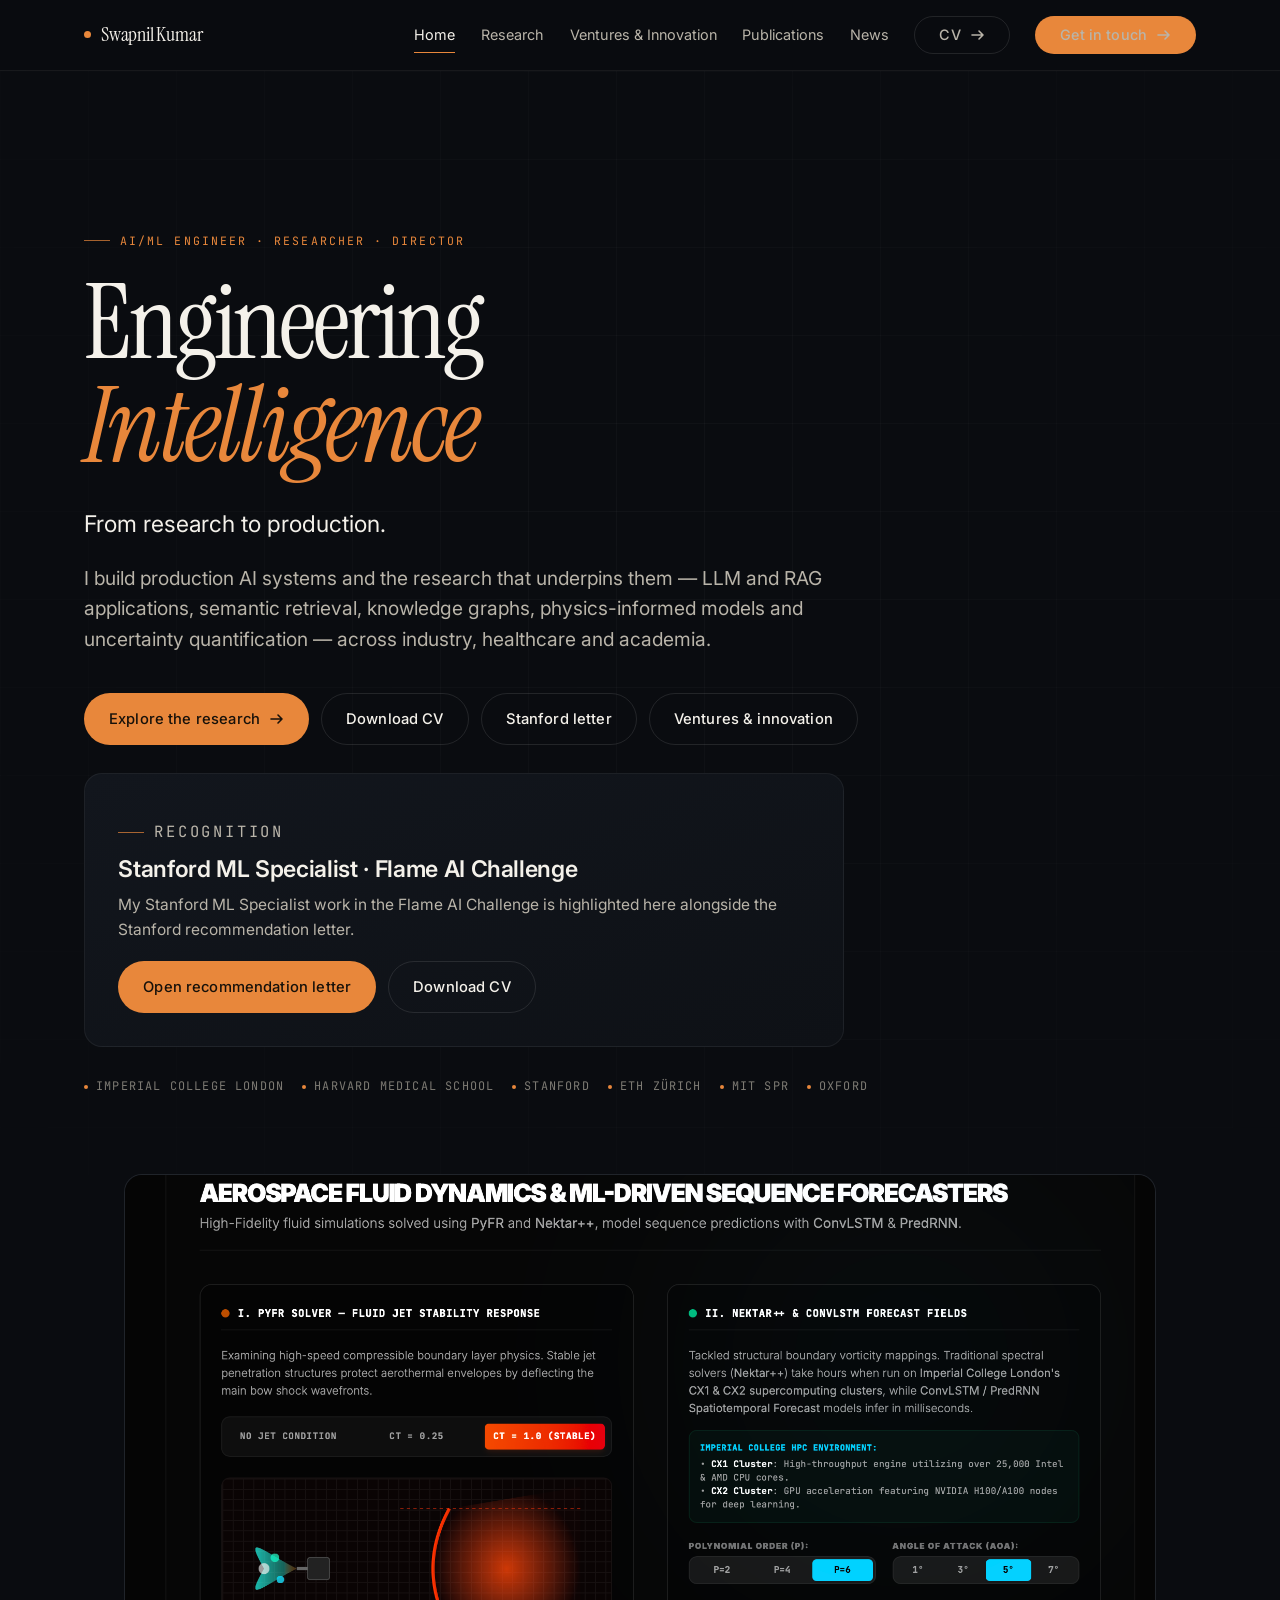
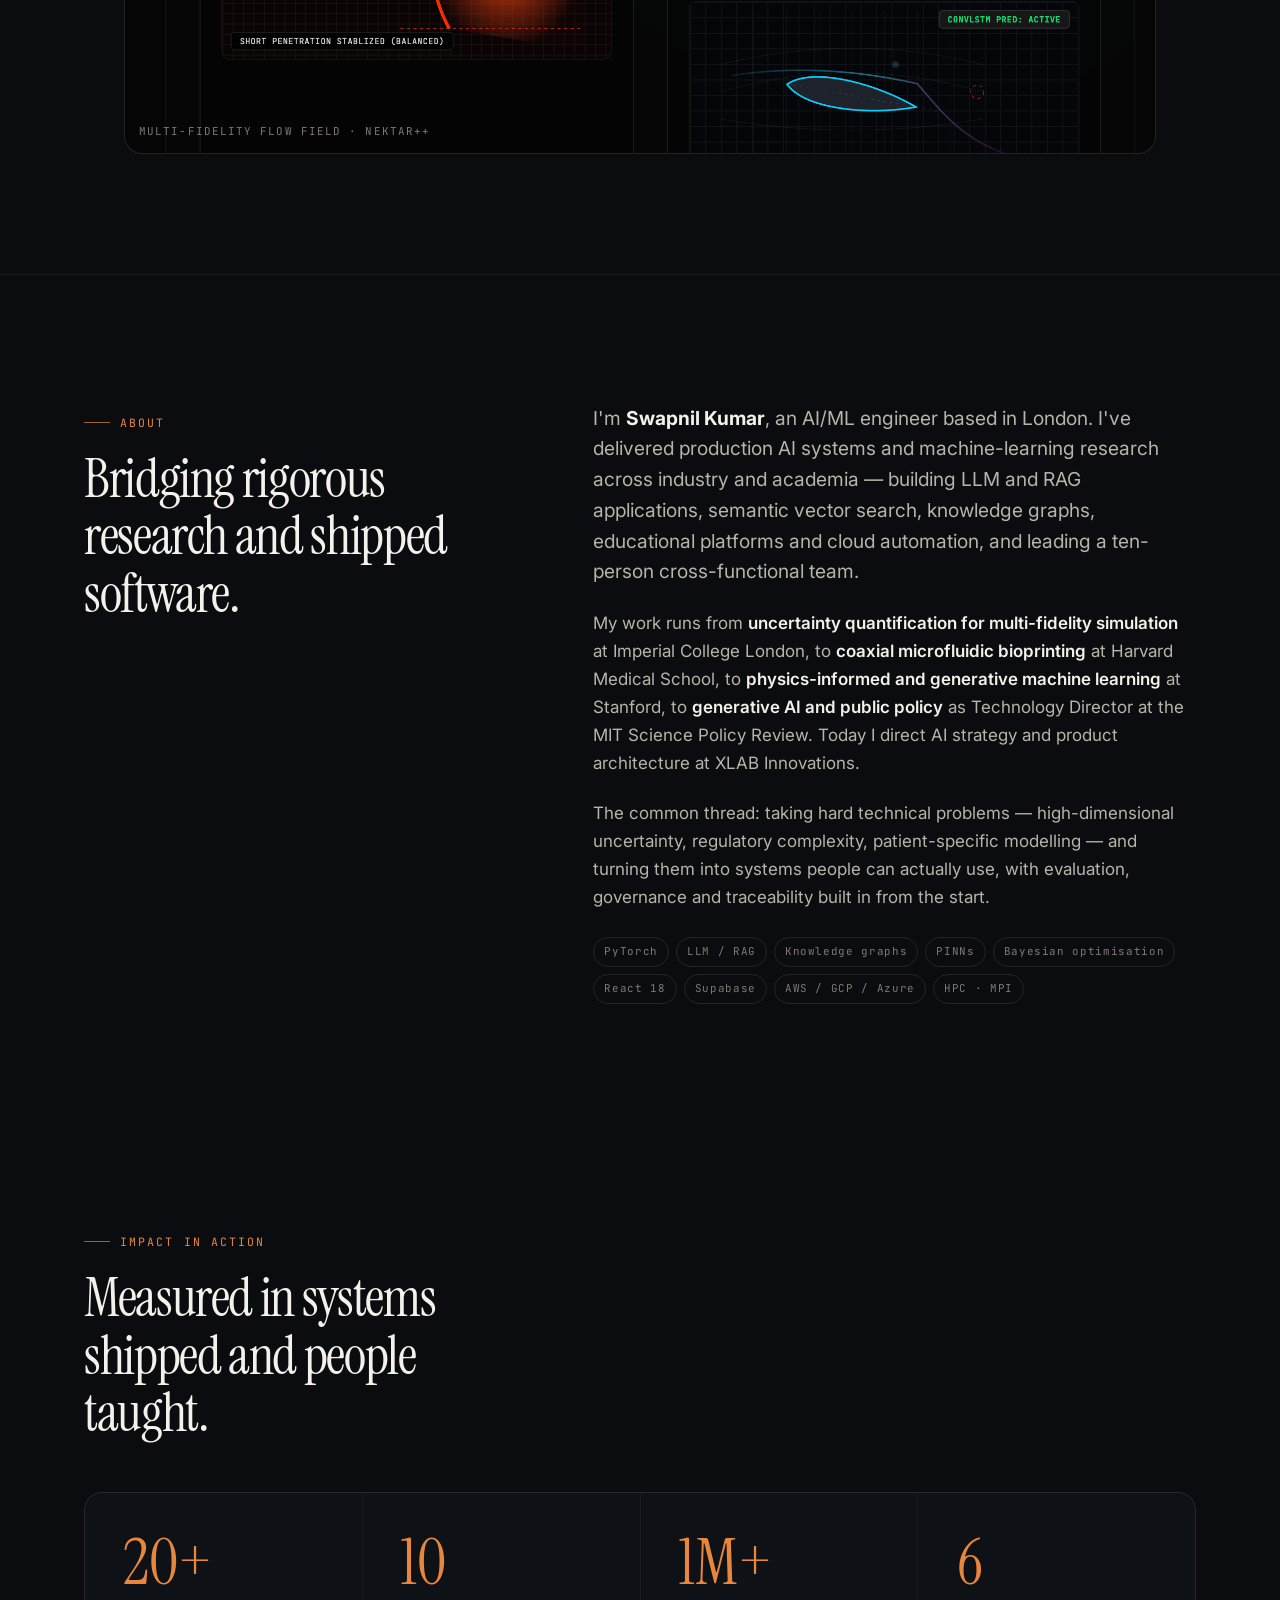
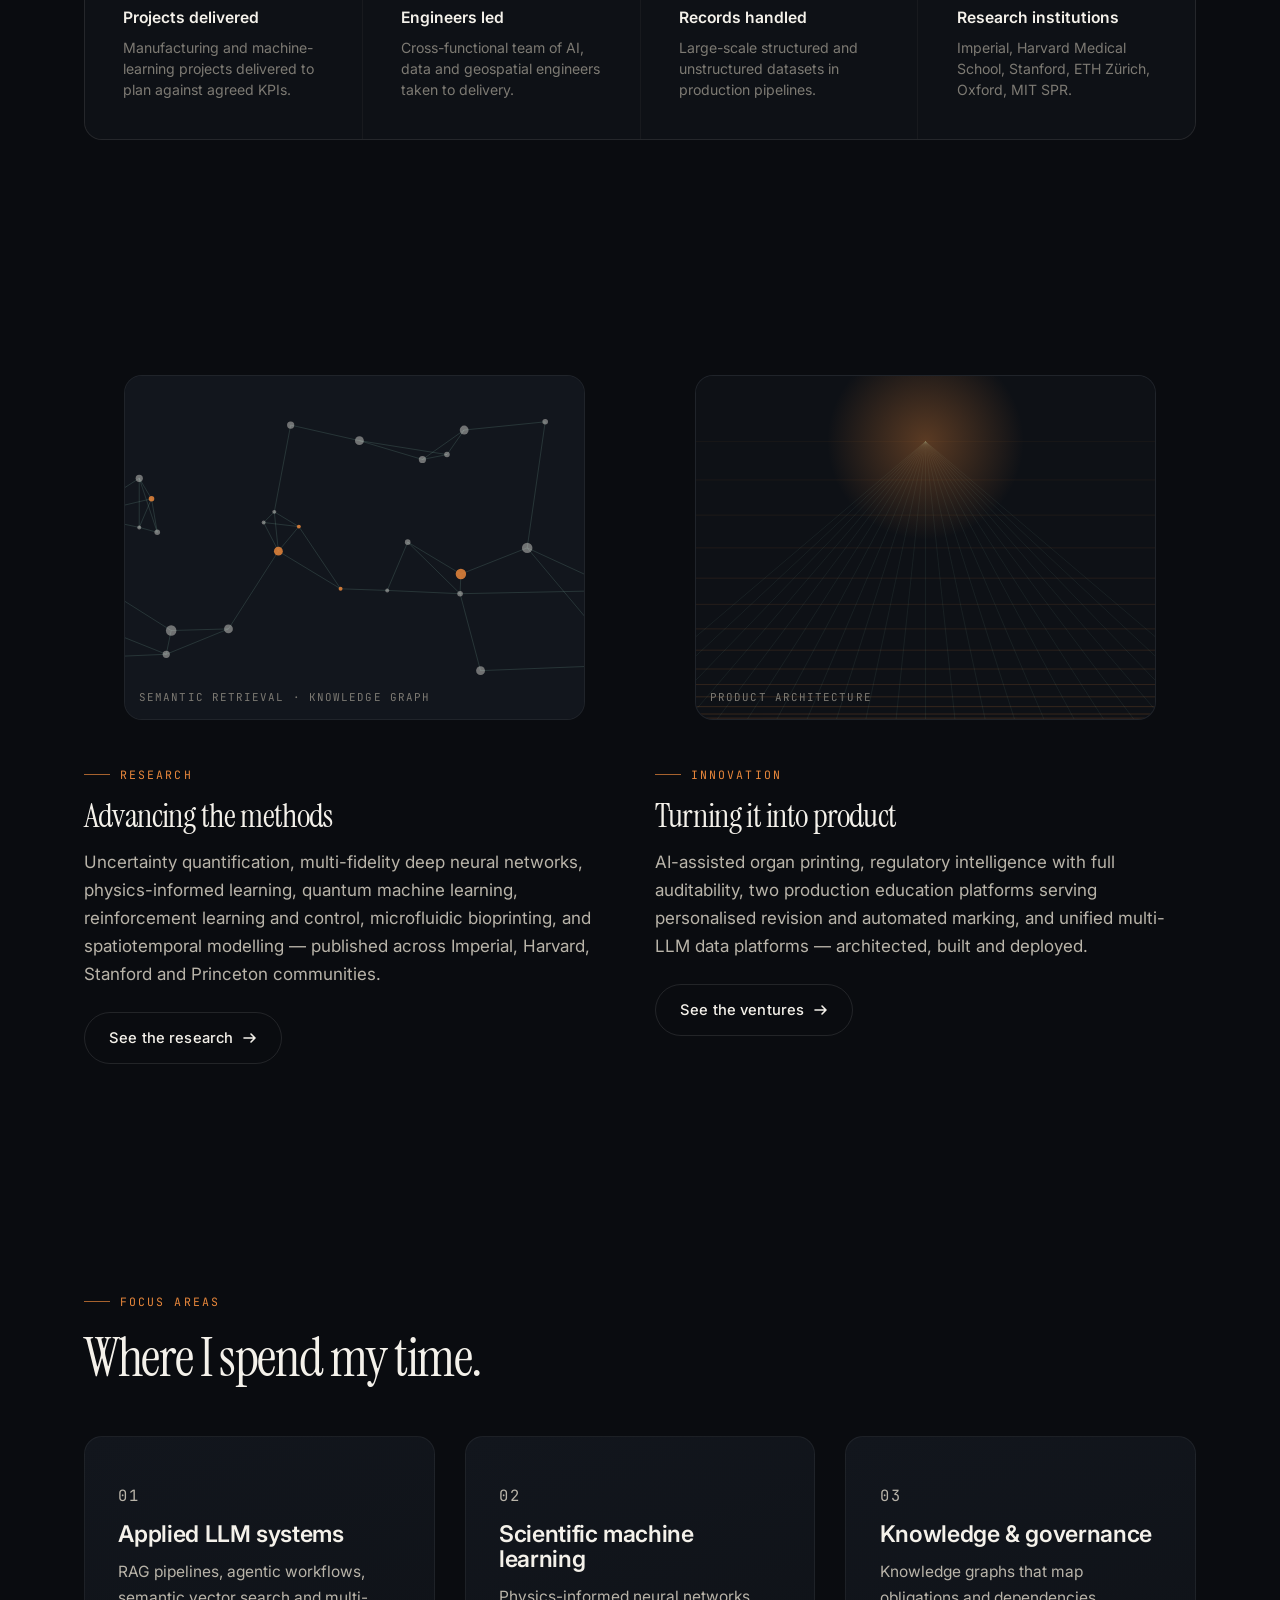
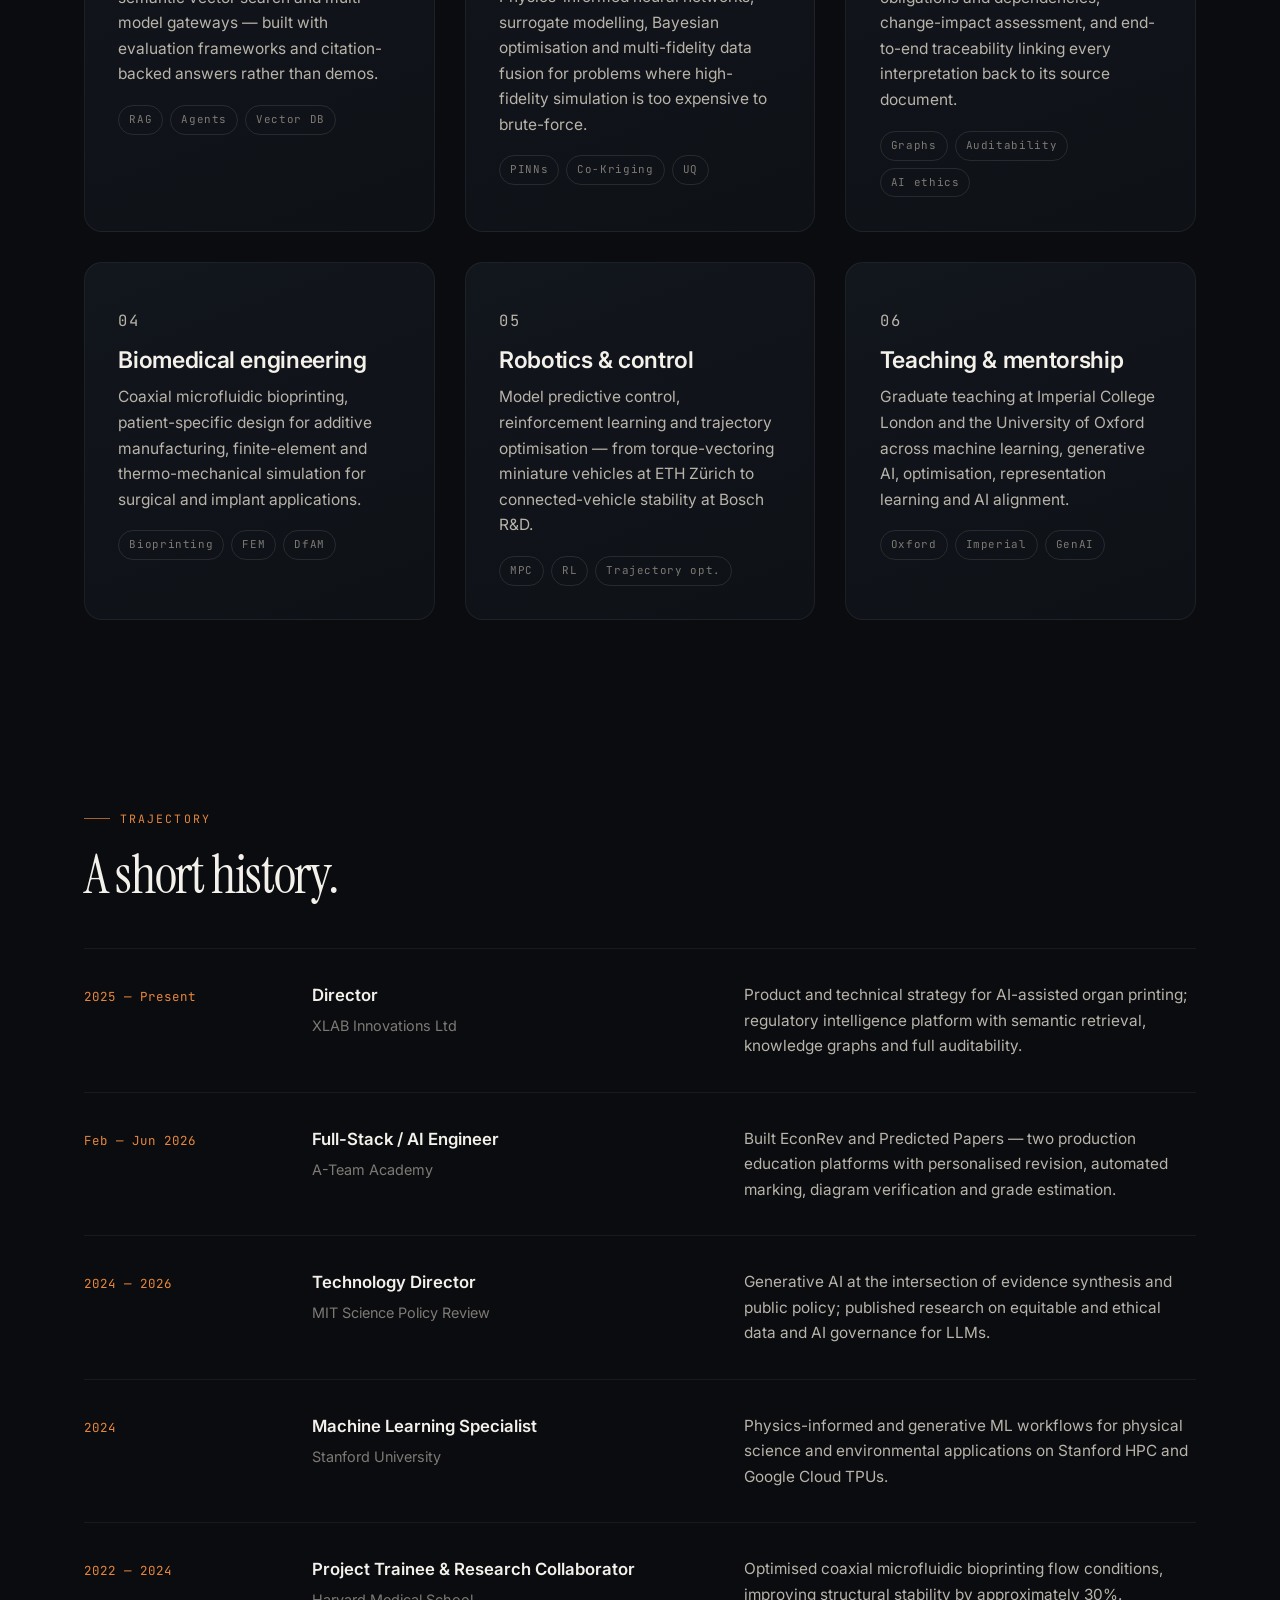
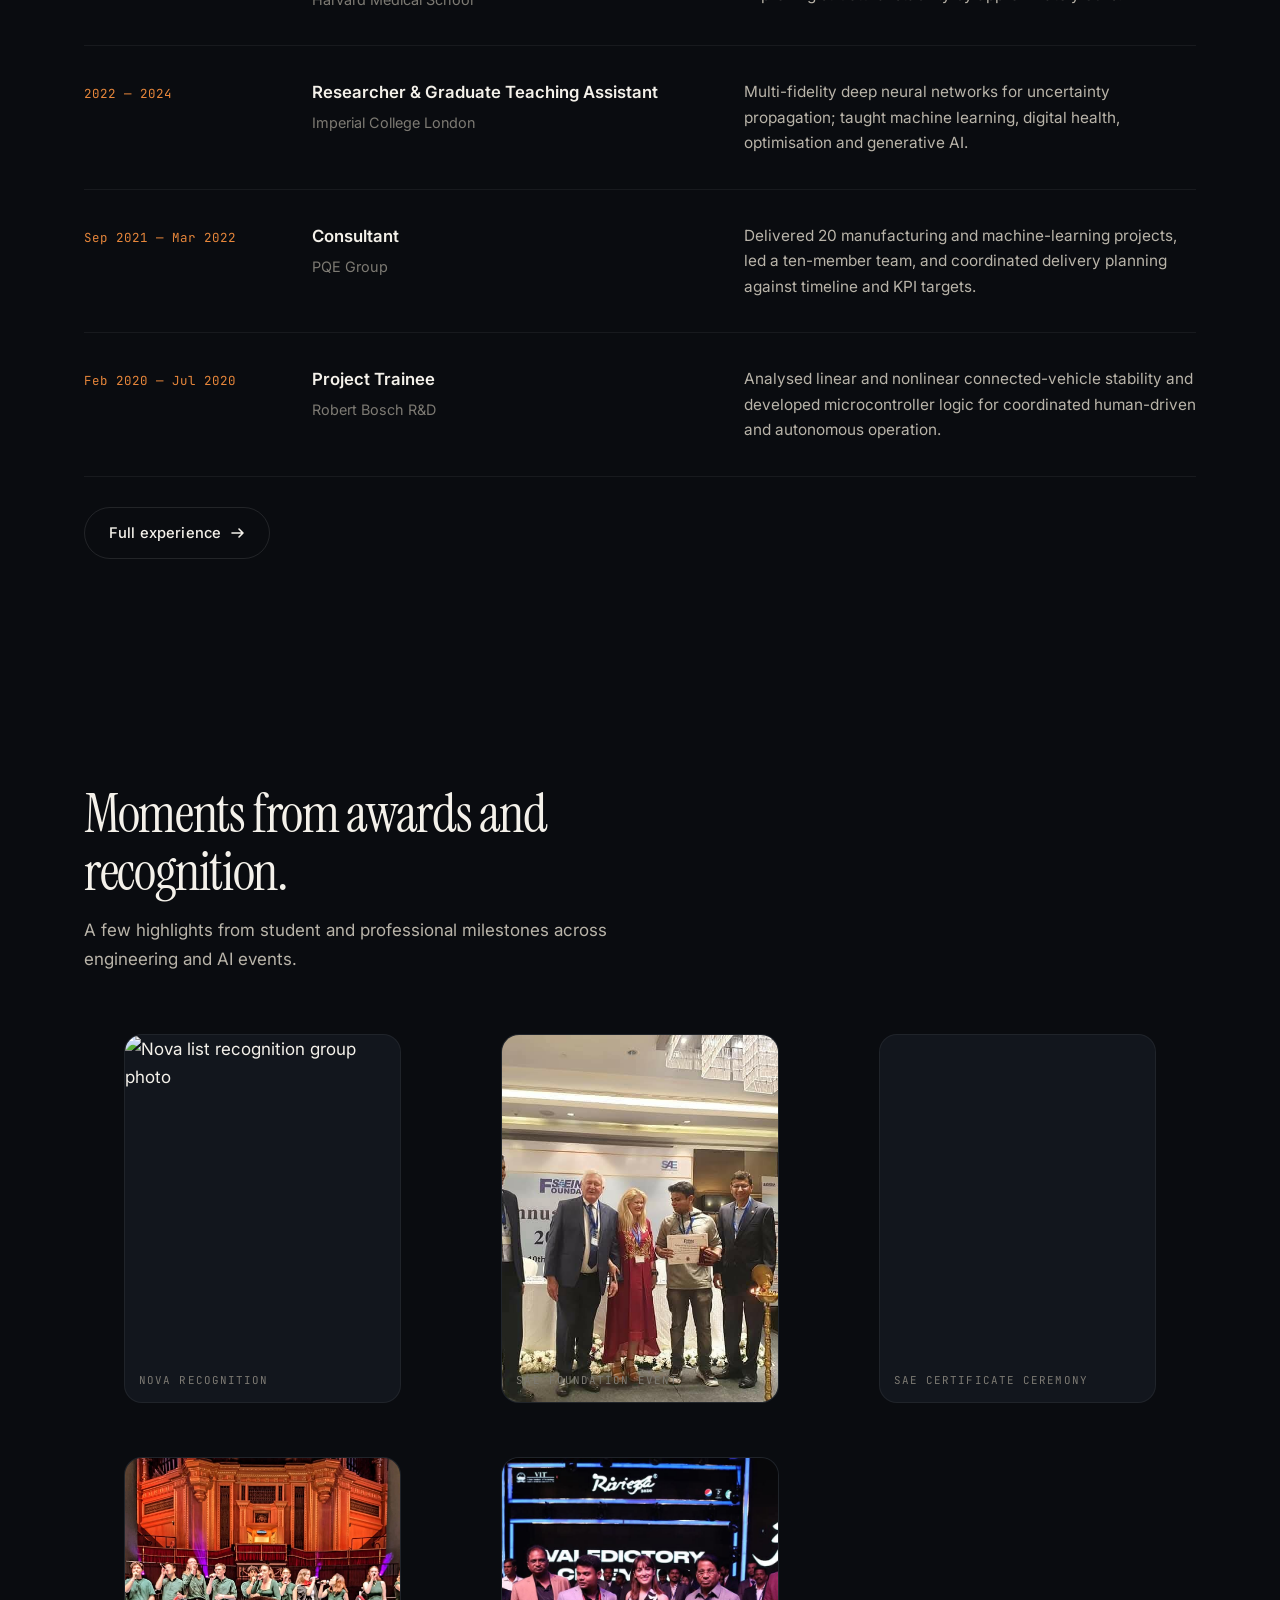
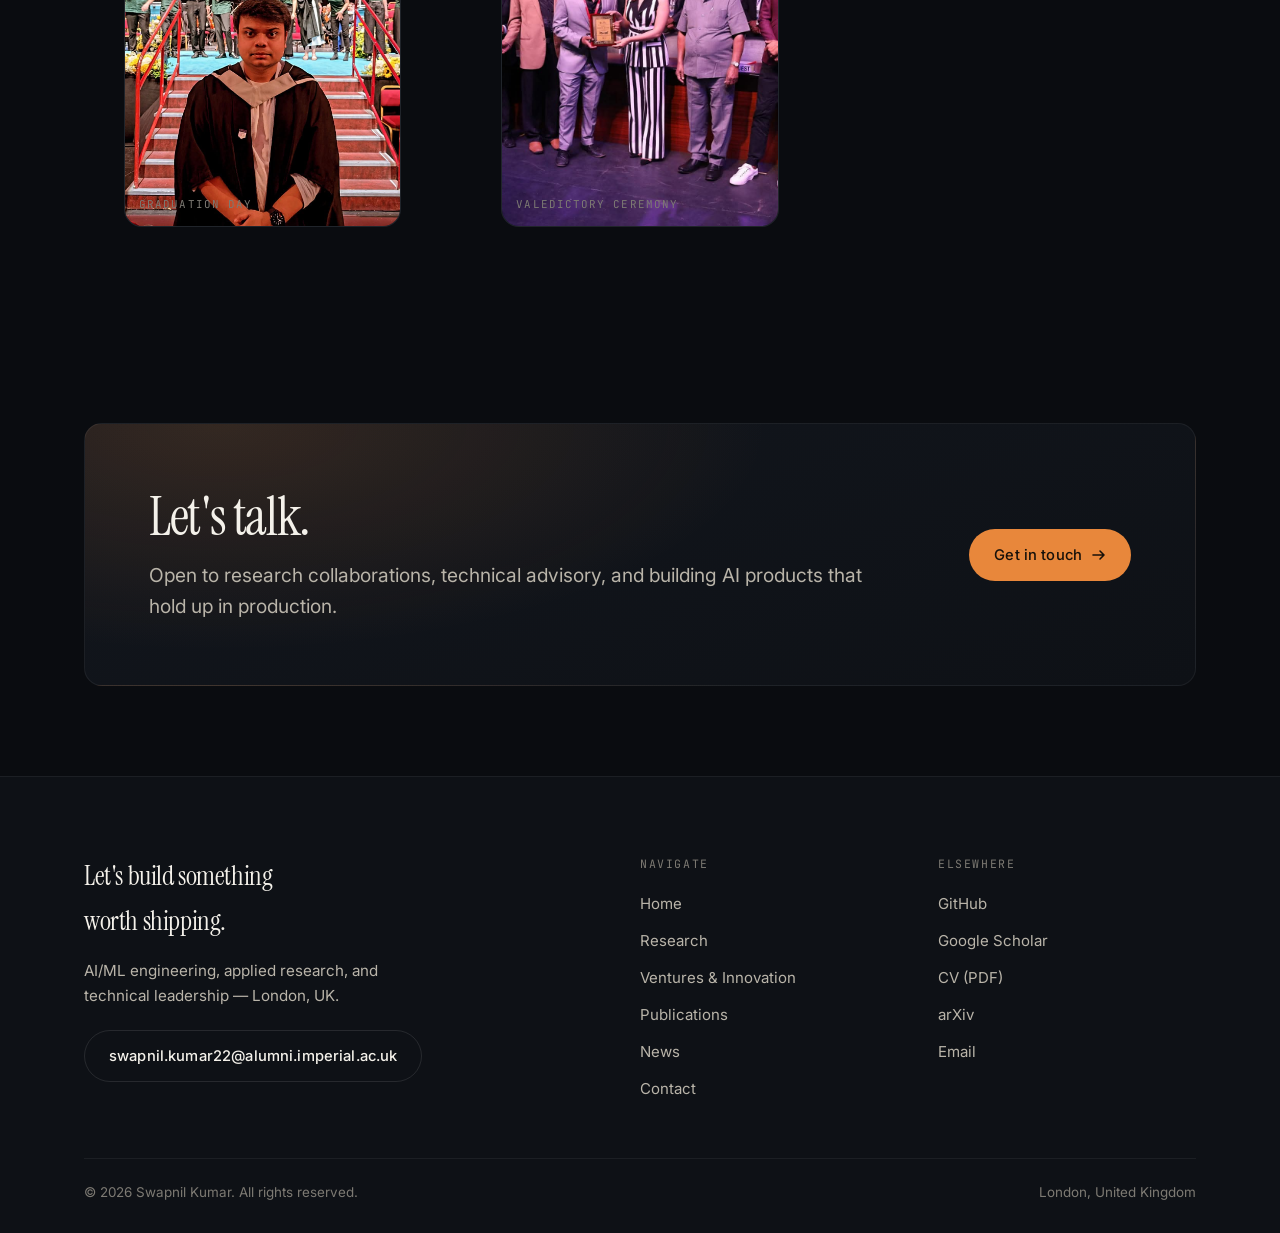
==== commit 712f9379: "Add Stanford recommendation letter and Flame AI Challenge highlight" ====
--- a/site/index.html
+++ b/site/index.html
@@ -44,7 +44,17 @@
     <div class="hero__cta" data-reveal data-reveal-delay="260">
       <a class="btn btn--primary" href="research.html">Explore the research <svg width="14" height="14" viewBox="0 0 14 14" fill="none" aria-hidden="true"><path d="M1 7h11M8 3l4 4-4 4" stroke="currentColor" stroke-width="1.6" stroke-linecap="round" stroke-linejoin="round"/></svg></a>
       <a class="btn btn--ghost" href="assets/Swapnil_Kumar_CV_GTV-UK.pdf" target="_blank" rel="noopener">Download CV</a>
+      <a class="btn btn--ghost" href="assets/Stanford_Letter_of_Recommendation_SK-GTV.pdf" target="_blank" rel="noopener">Stanford letter</a>
       <a class="btn btn--ghost" href="ventures.html">Ventures &amp; innovation</a>
+    </div>
+    <div class="card" style="margin-top:28px;max-width:760px;" data-reveal data-reveal-delay="320">
+      <p class="eyebrow">Recognition</p>
+      <h3 class="h3" style="margin-top:12px;">Stanford ML Specialist · Flame AI Challenge</h3>
+      <p class="body" style="margin-top:10px;">My Stanford ML Specialist work in the Flame AI Challenge is highlighted here alongside the Stanford recommendation letter.</p>
+      <div class="hero__cta" style="margin-top:18px;">
+        <a class="btn btn--primary" href="assets/Stanford_Letter_of_Recommendation_SK-GTV.pdf" target="_blank" rel="noopener">Open recommendation letter</a>
+        <a class="btn btn--ghost" href="assets/Swapnil_Kumar_CV_GTV-UK.pdf" target="_blank" rel="noopener">Download CV</a>
+      </div>
     </div>
     <div class="hero__meta" data-reveal data-reveal-delay="320">
       <span>Imperial College London</span><span>Harvard Medical School</span>
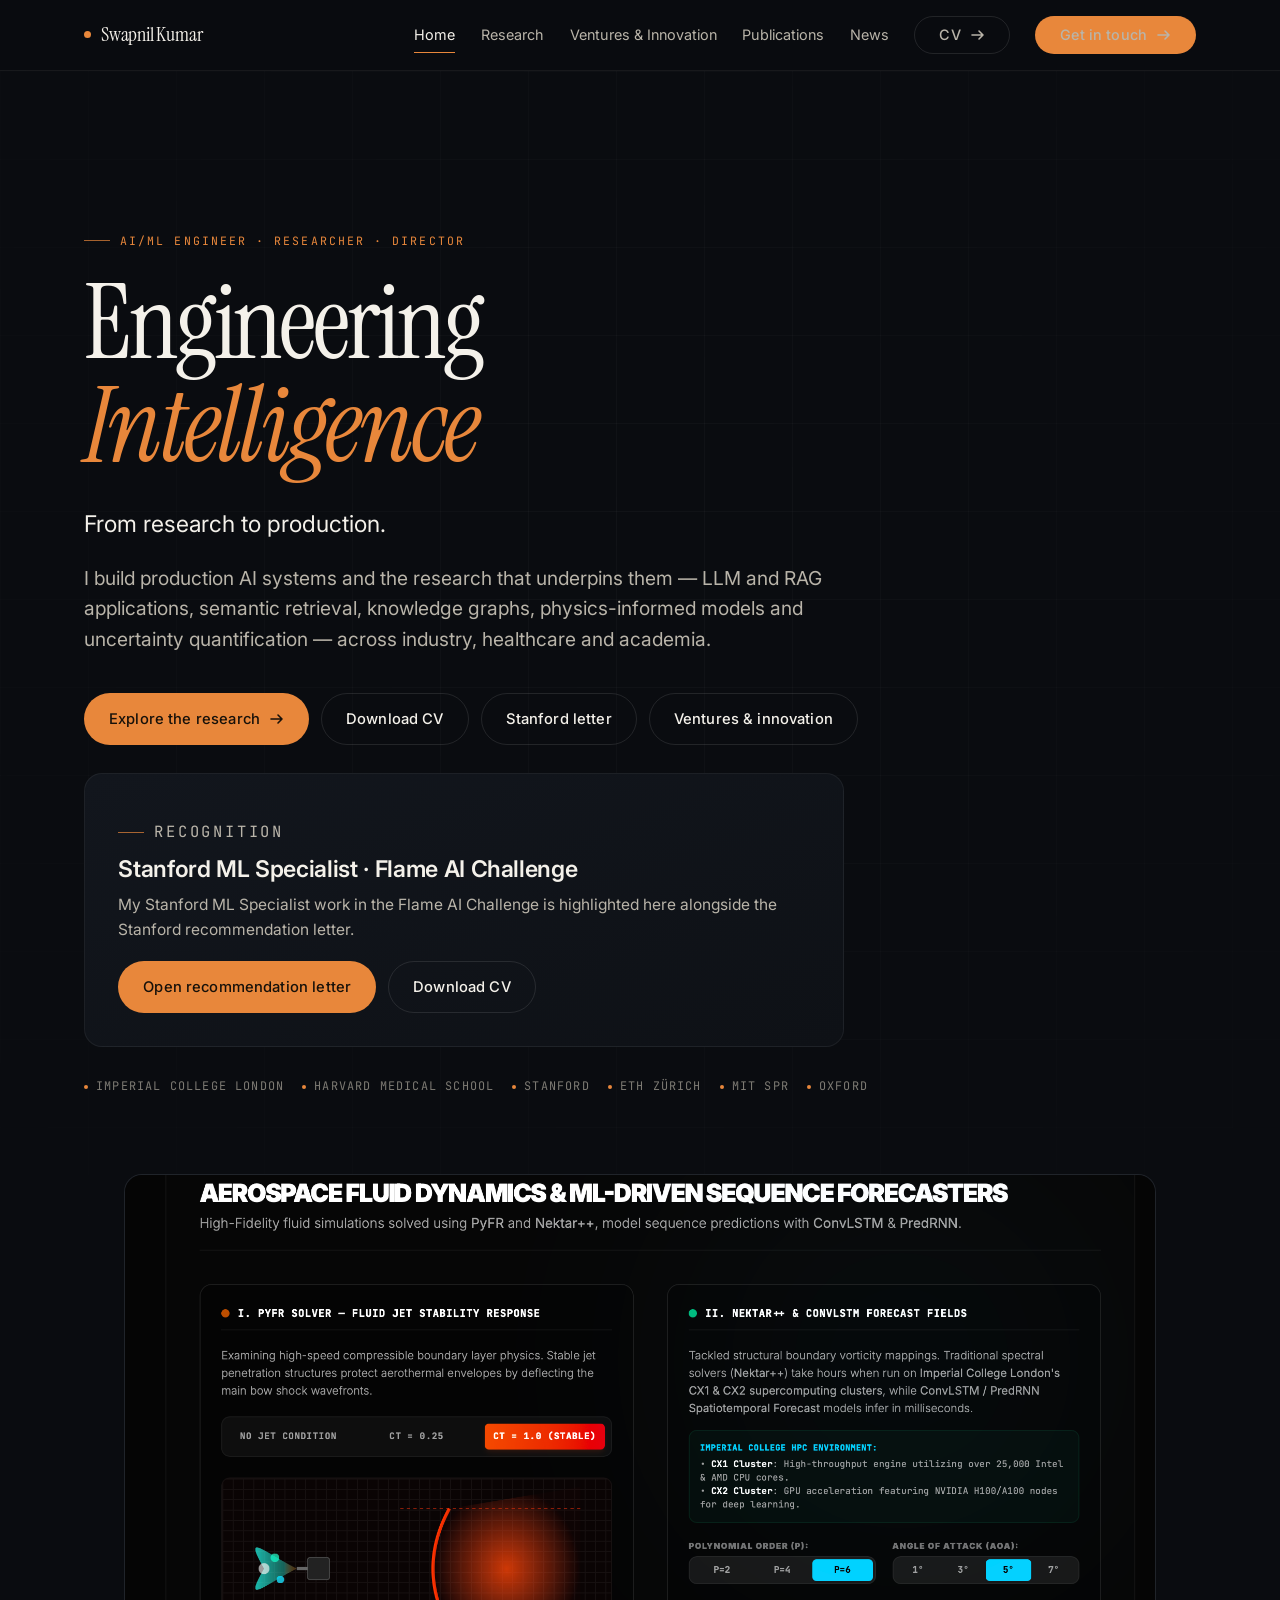
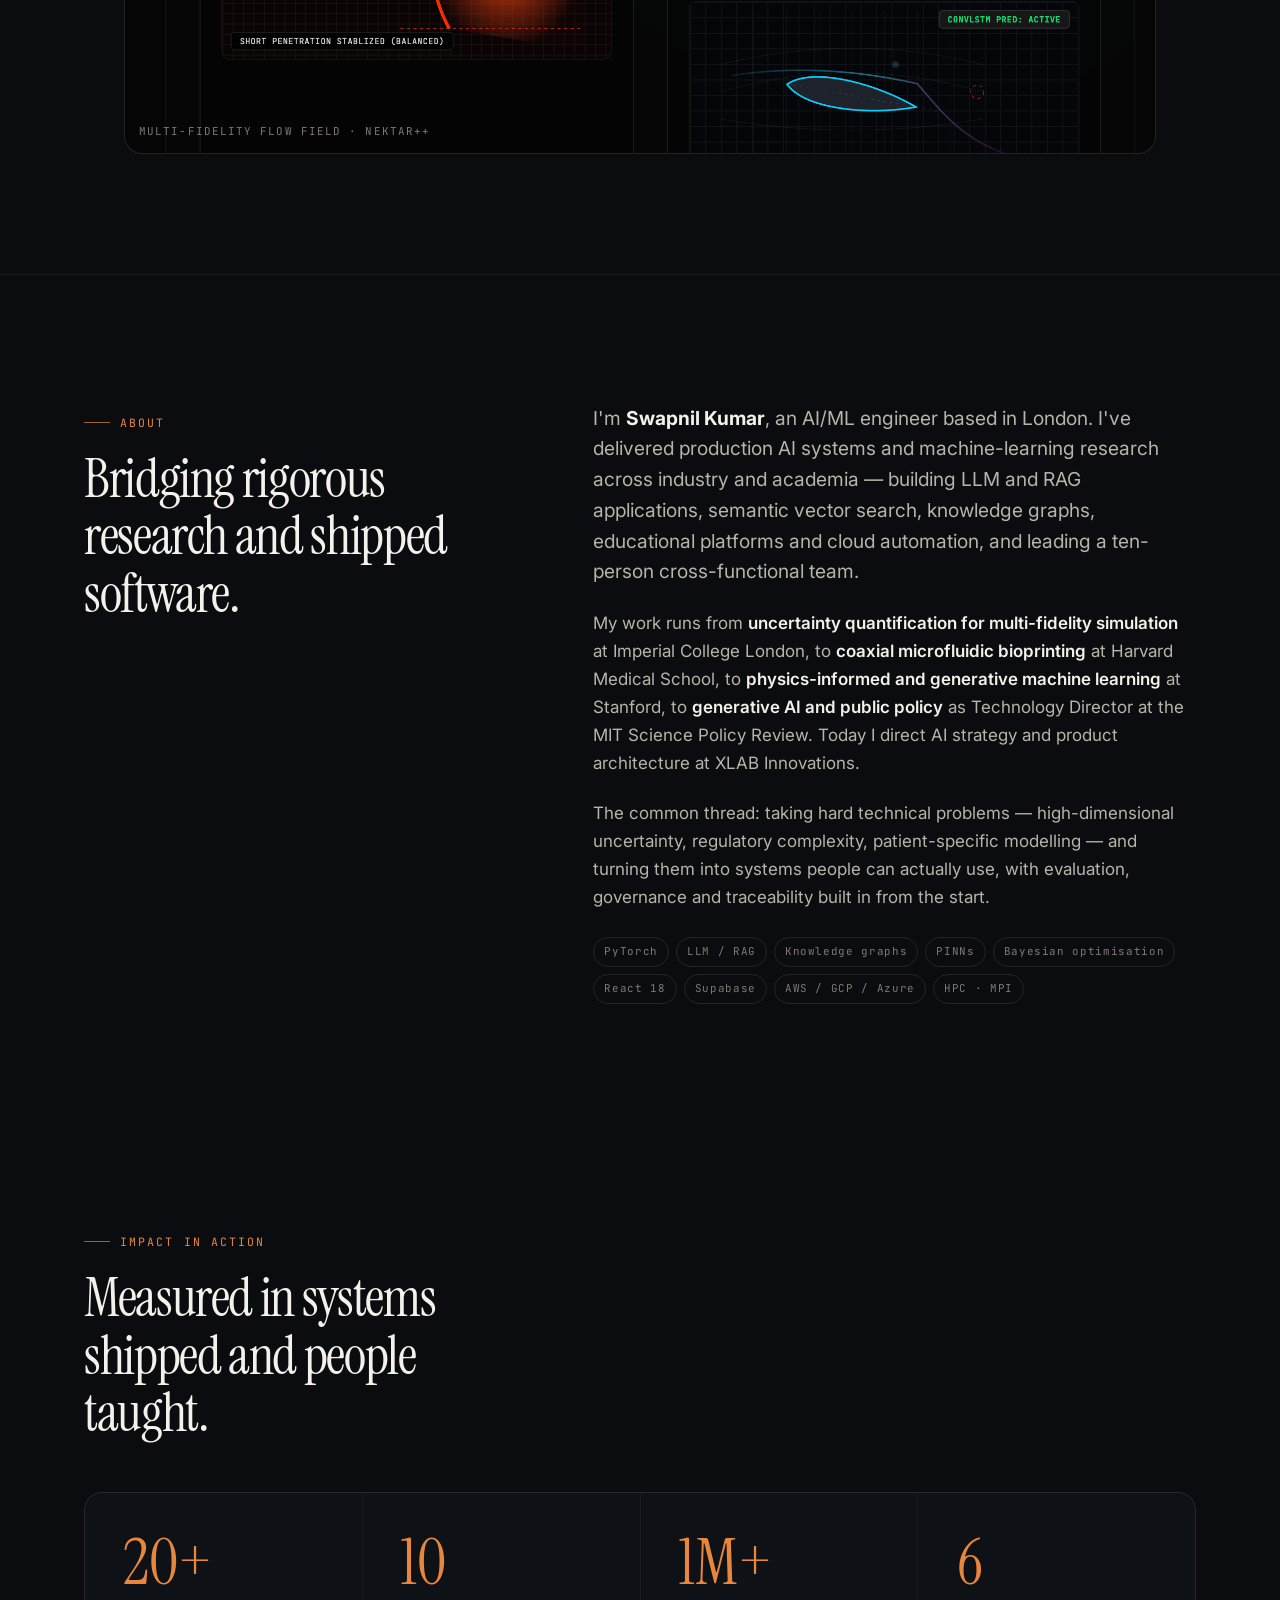
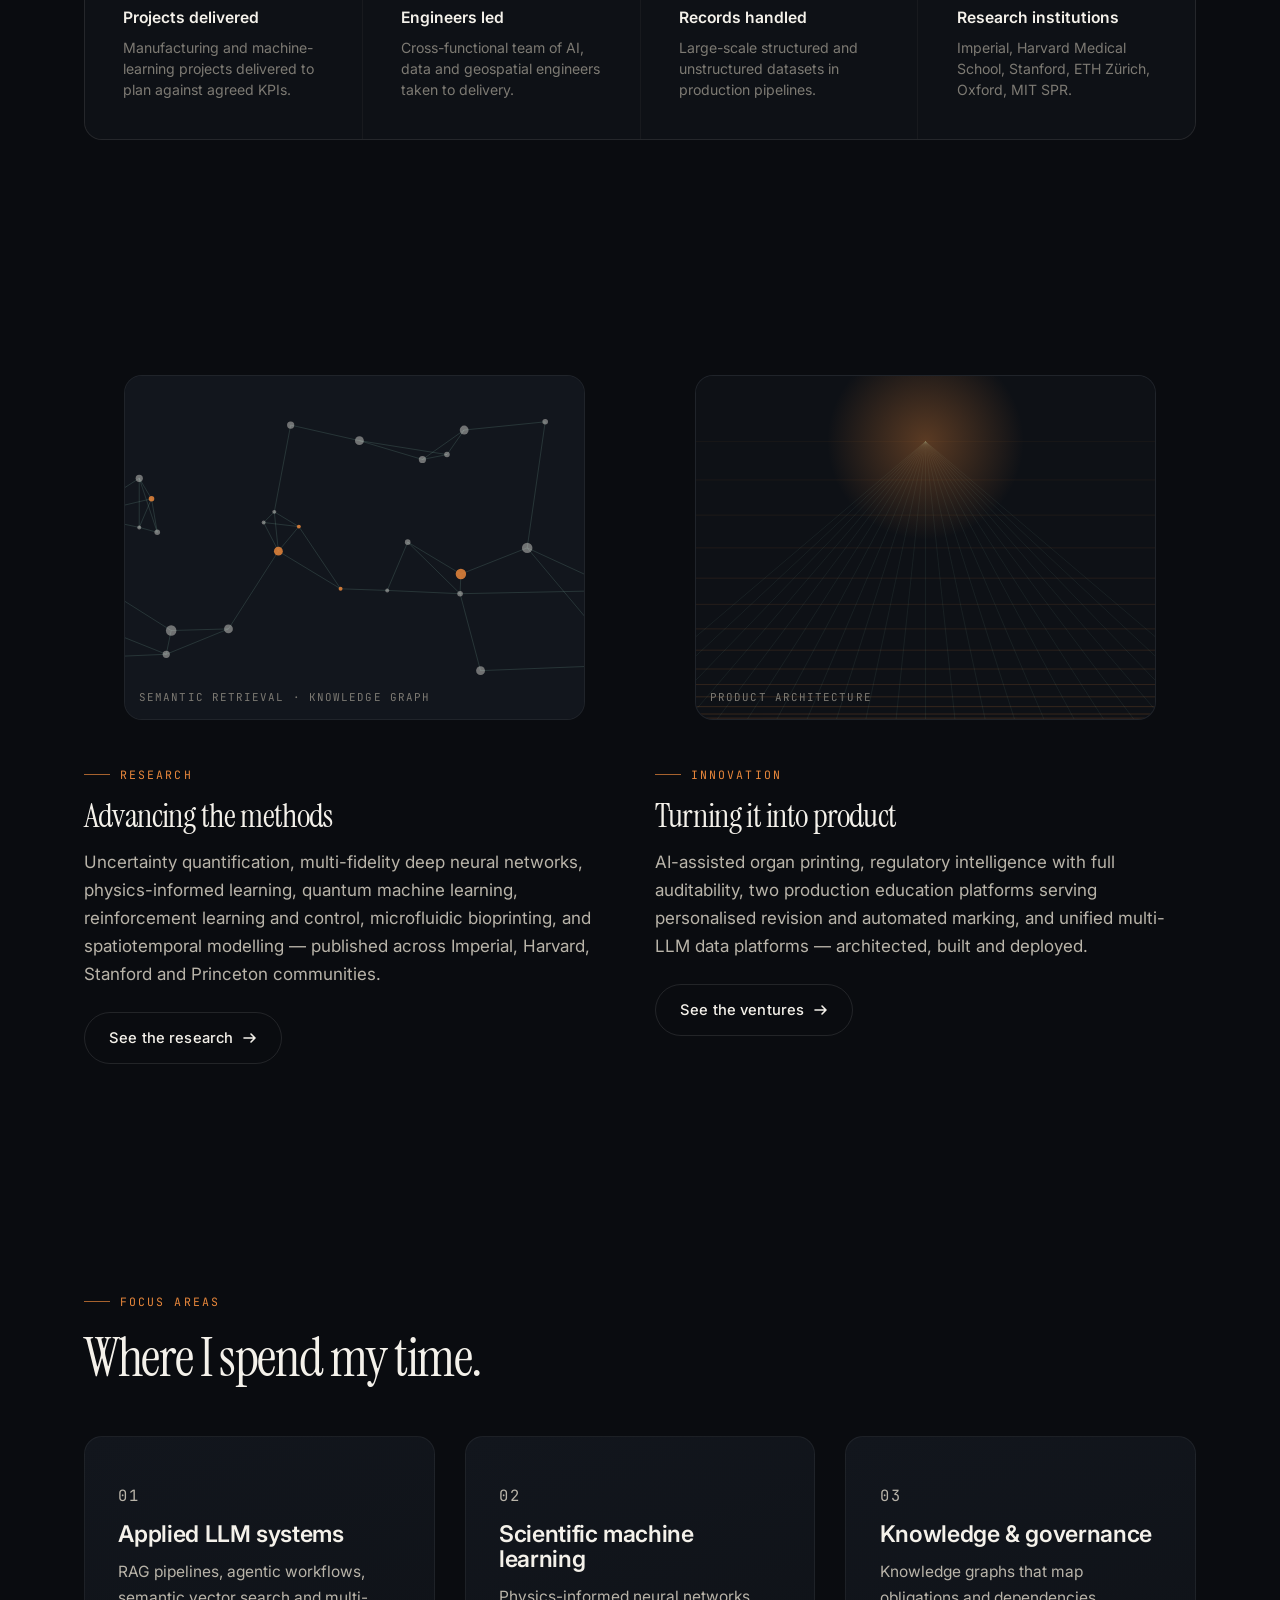
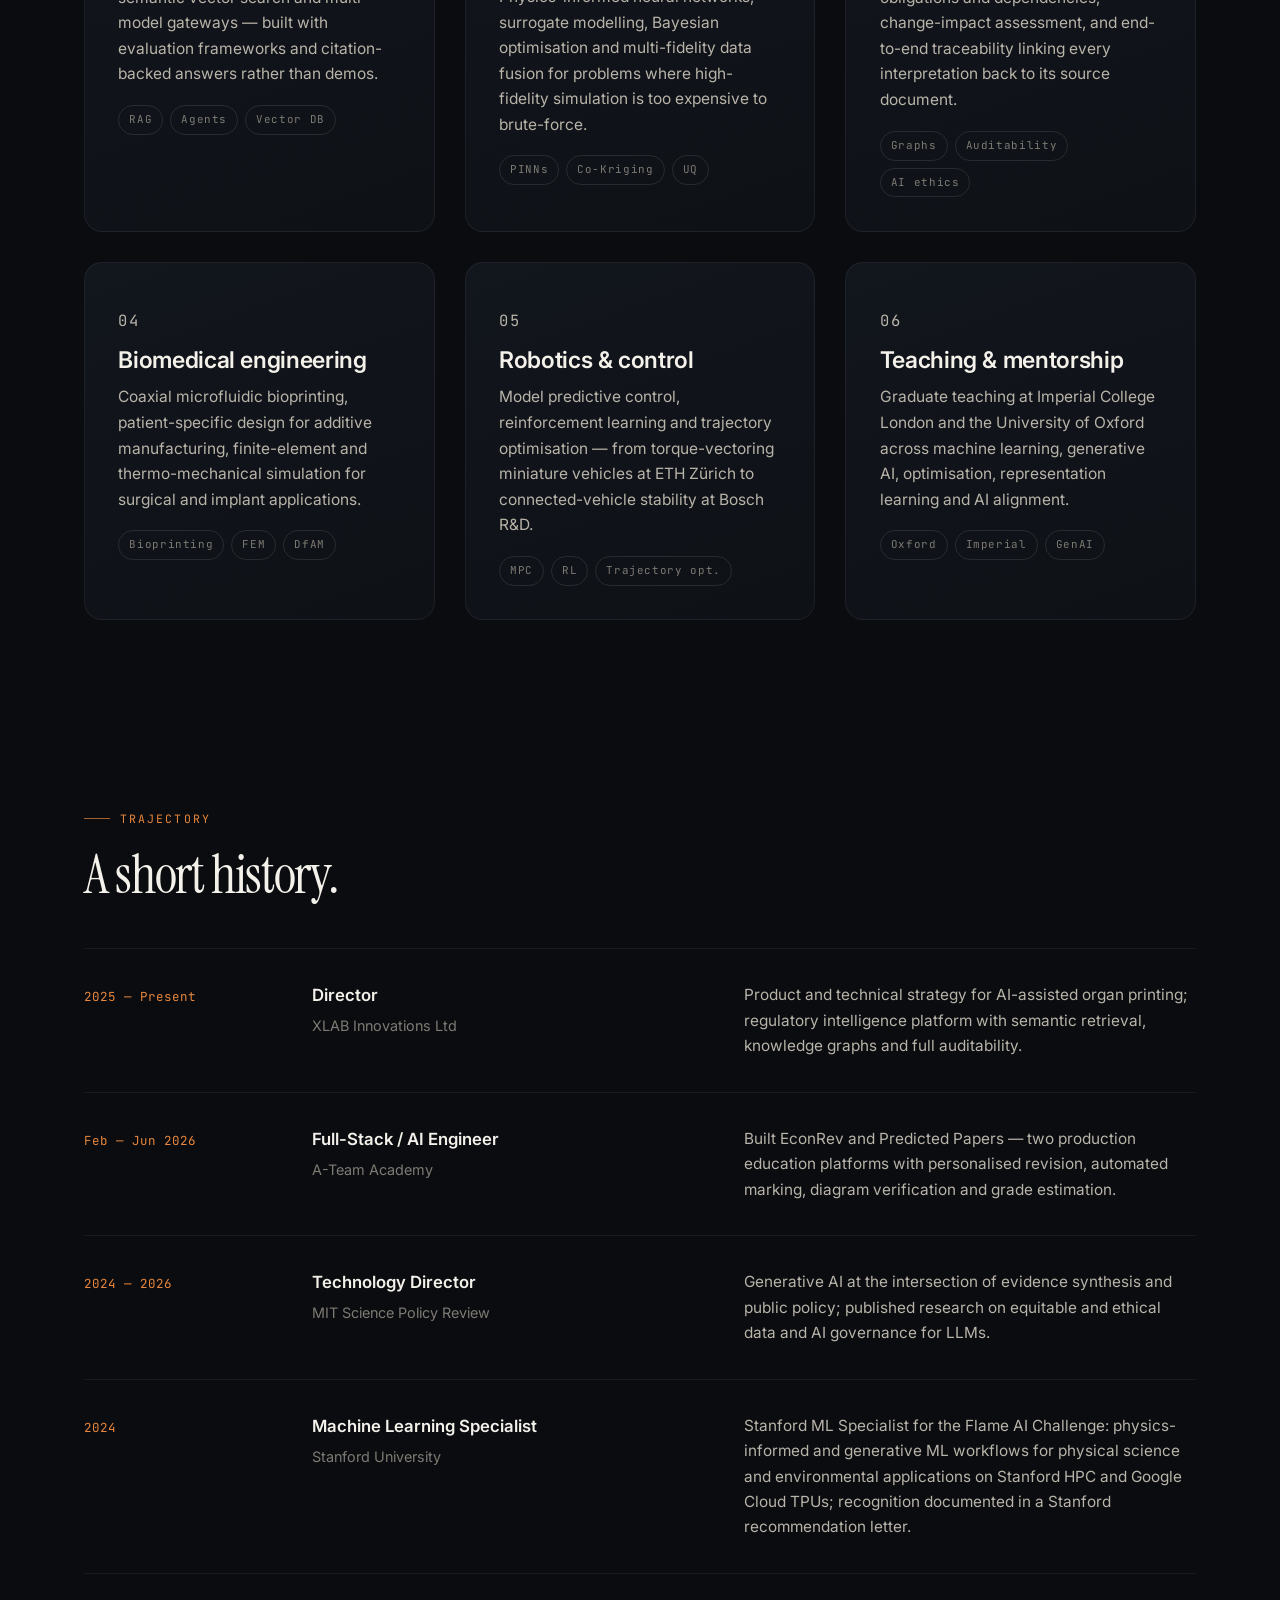
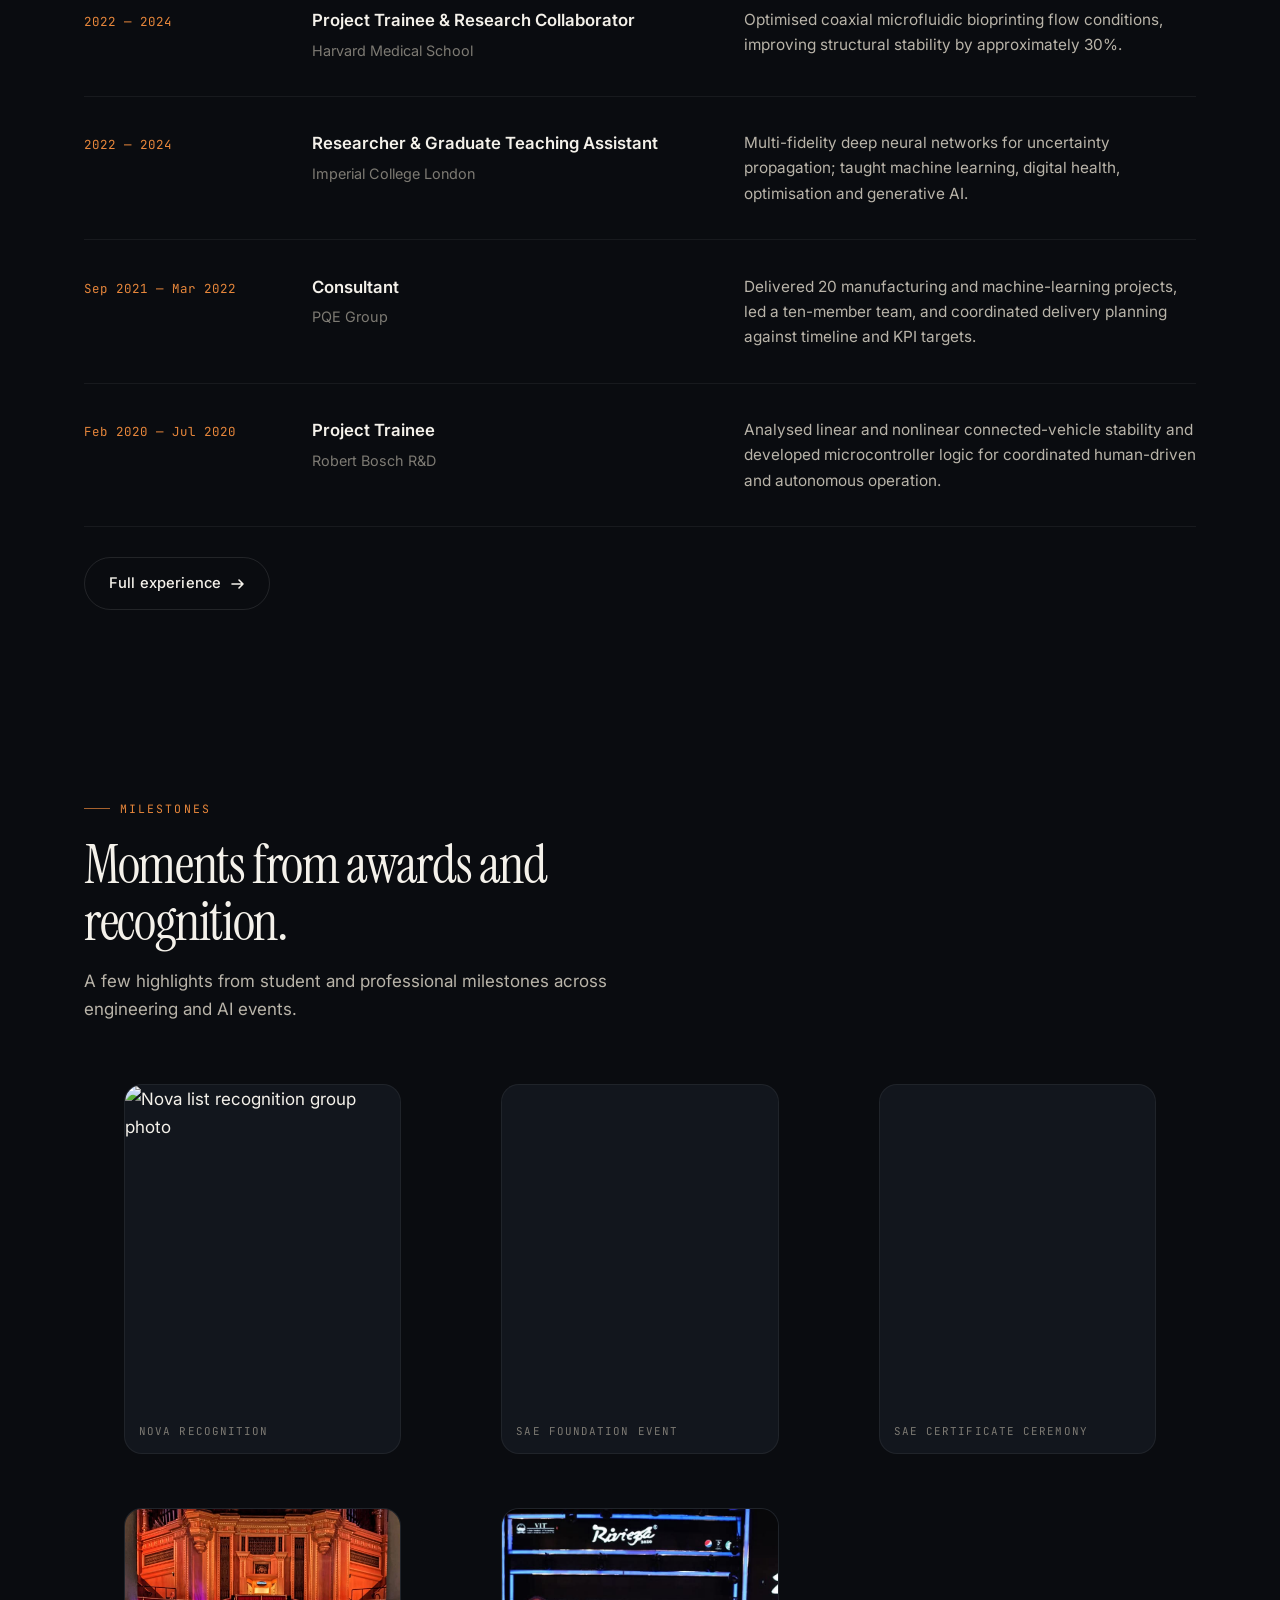
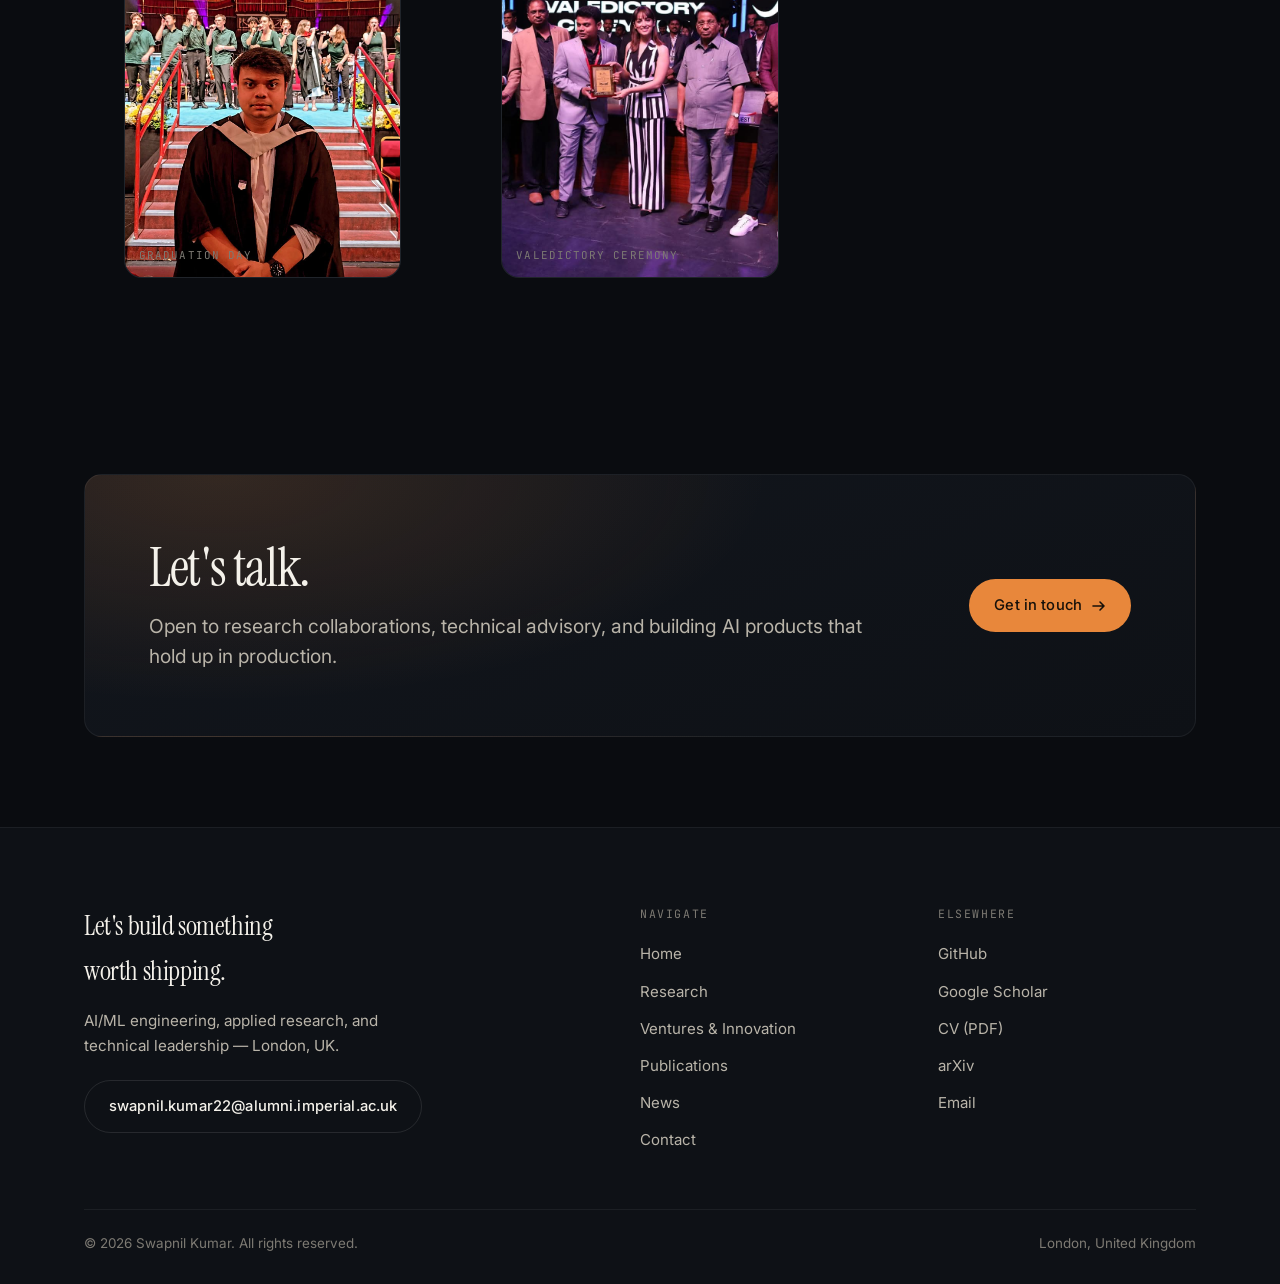
==== commit b82fcab6: "Update Stanford timeline with Flame AI Challenge details" ====
--- a/site/index.html
+++ b/site/index.html
@@ -236,7 +236,7 @@
       <div class="tl-item">
         <p class="tl-date">2024</p>
         <div><p class="tl-role">Machine Learning Specialist</p><p class="tl-org">Stanford University</p></div>
-        <p class="tl-desc">Physics-informed and generative ML workflows for physical science and environmental applications on Stanford HPC and Google Cloud TPUs.</p>
+        <p class="tl-desc">Stanford ML Specialist for the Flame AI Challenge: physics-informed and generative ML workflows for physical science and environmental applications on Stanford HPC and Google Cloud TPUs; recognition documented in a Stanford recommendation letter.</p>
       </div>
       <div class="tl-item">
         <p class="tl-date">2022 — 2024</p>
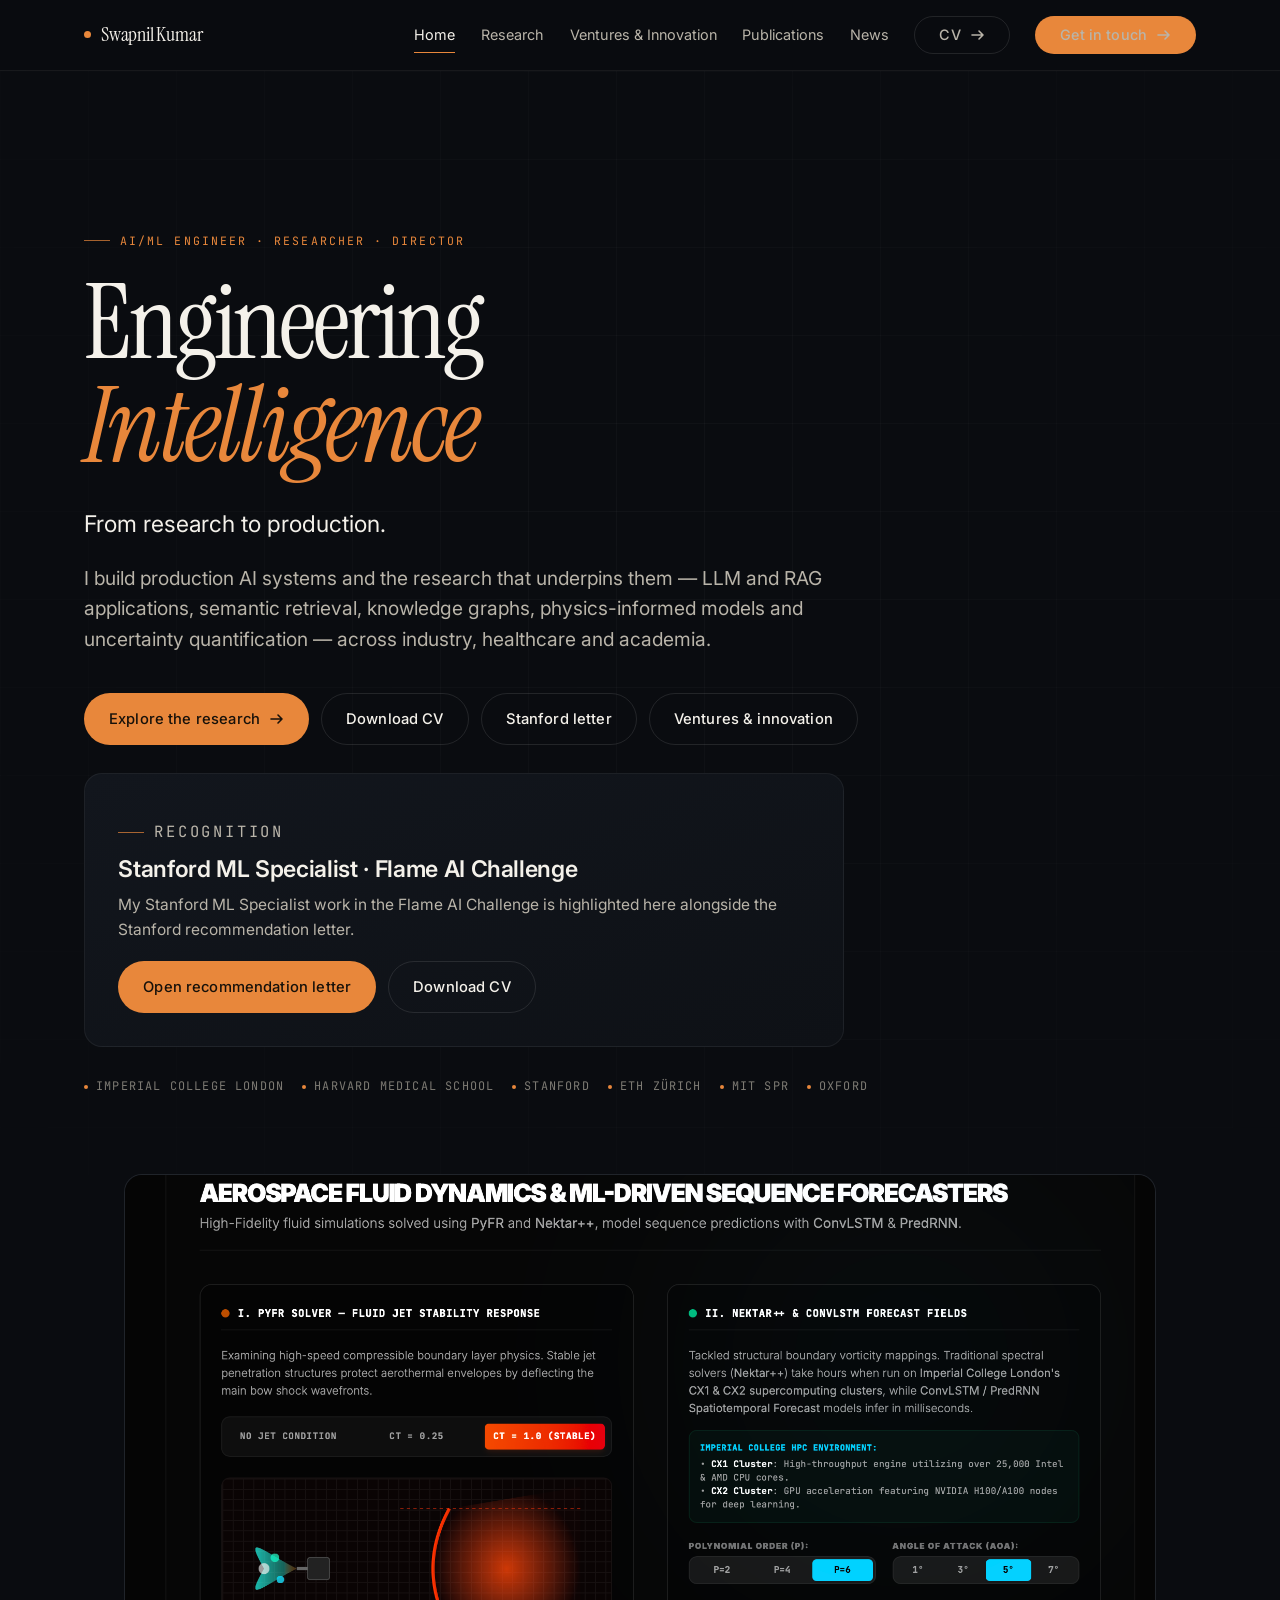
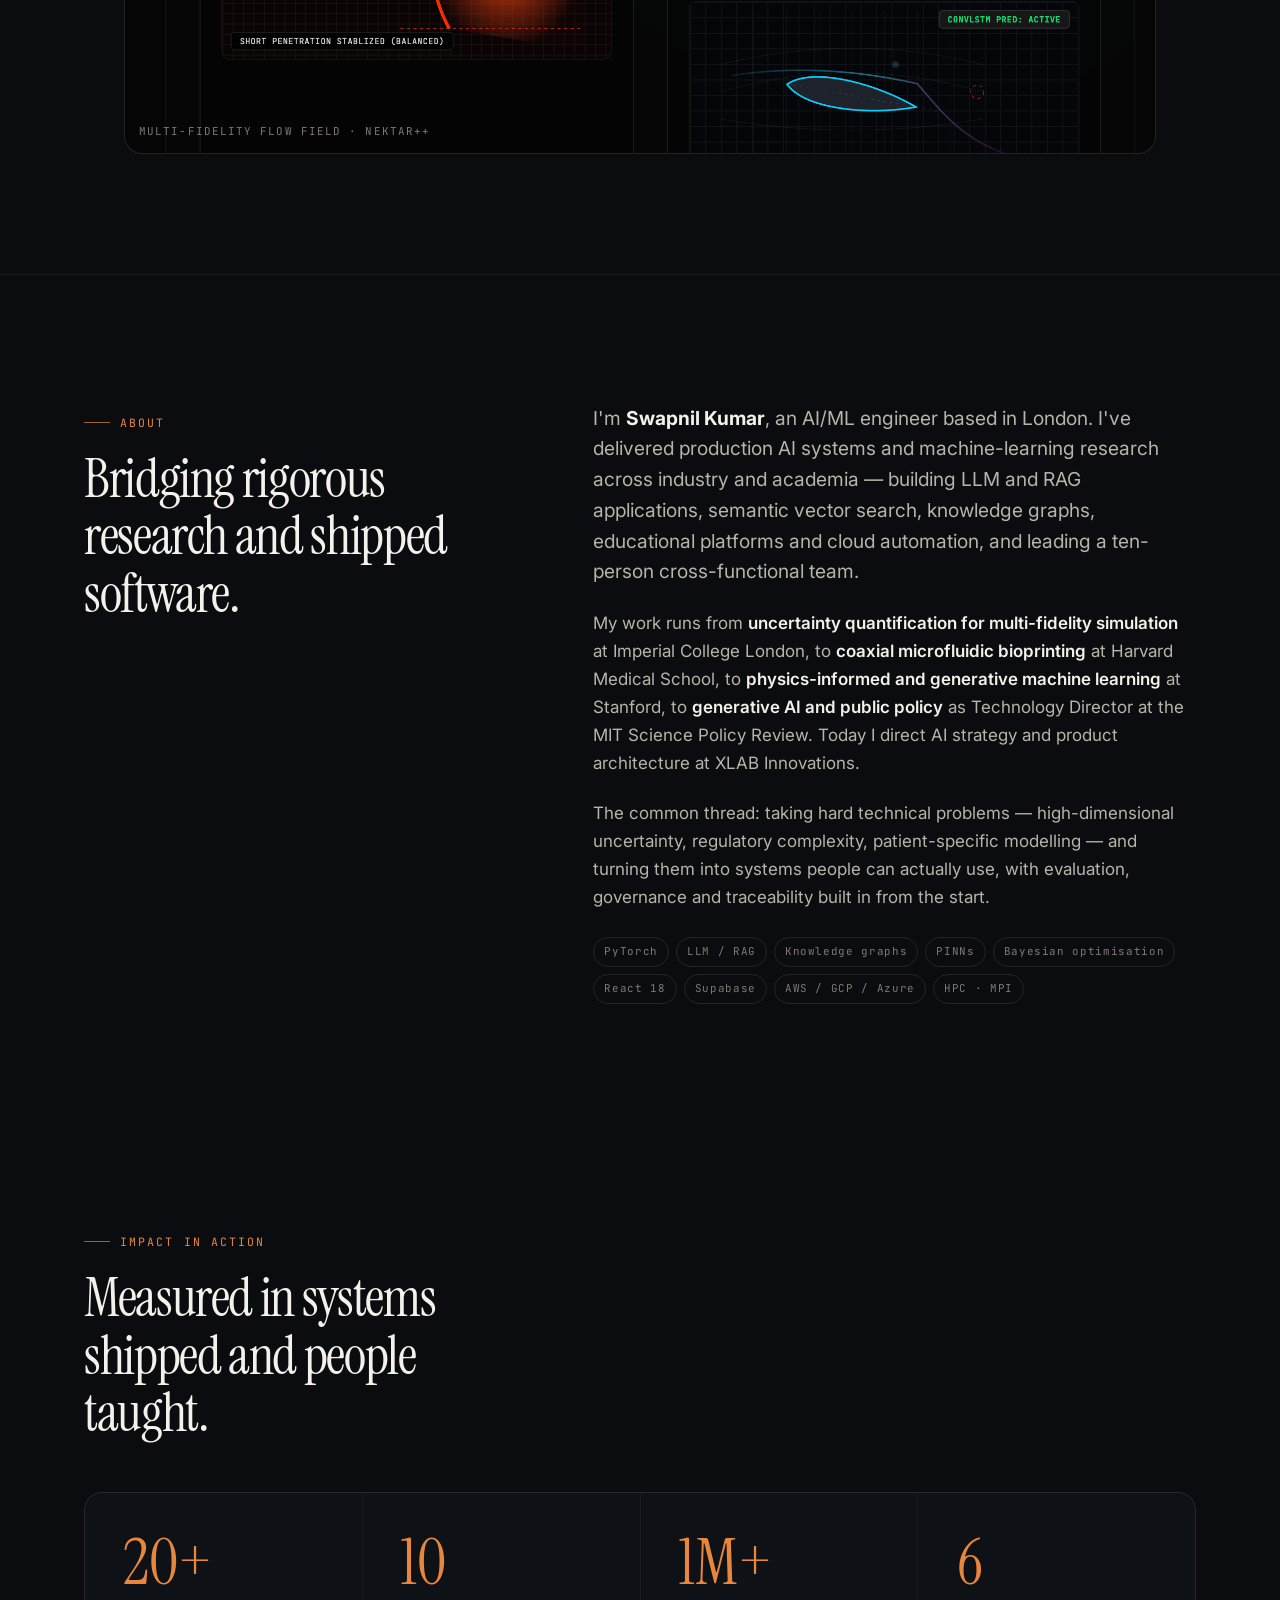
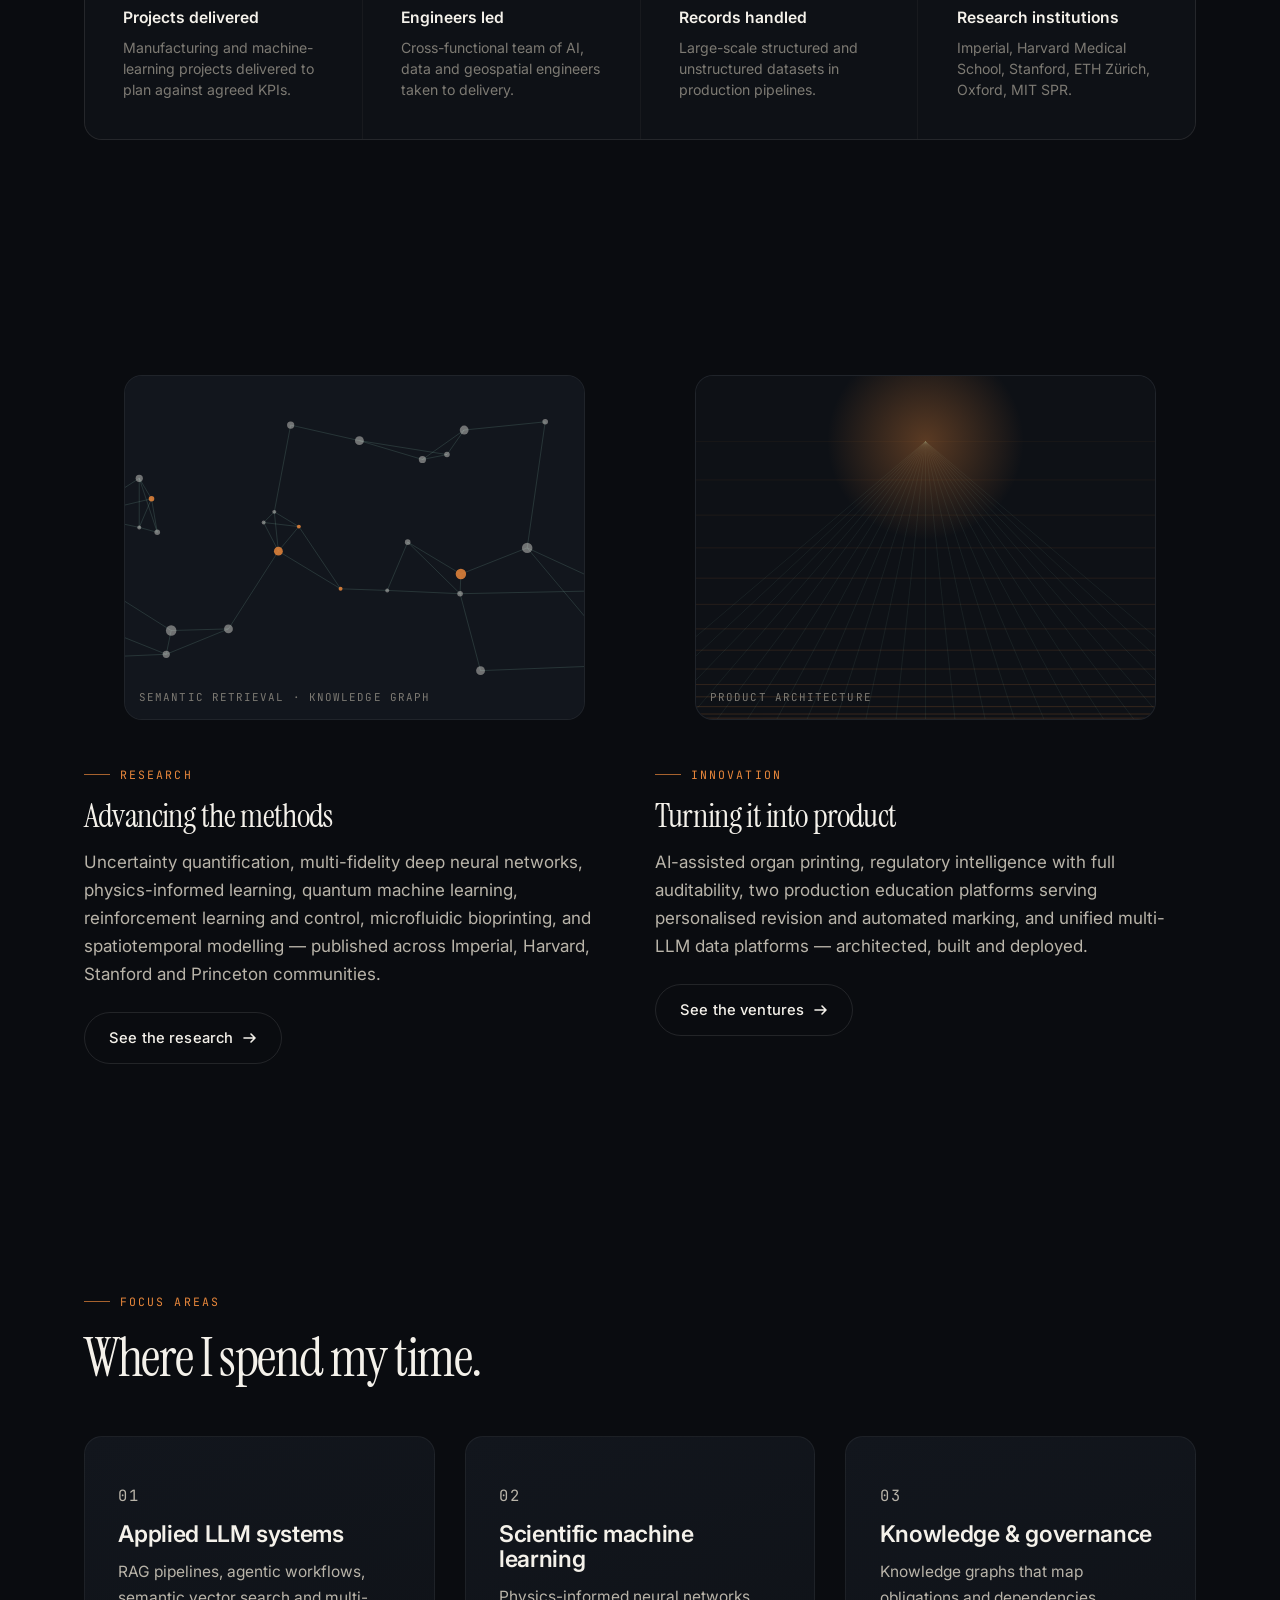
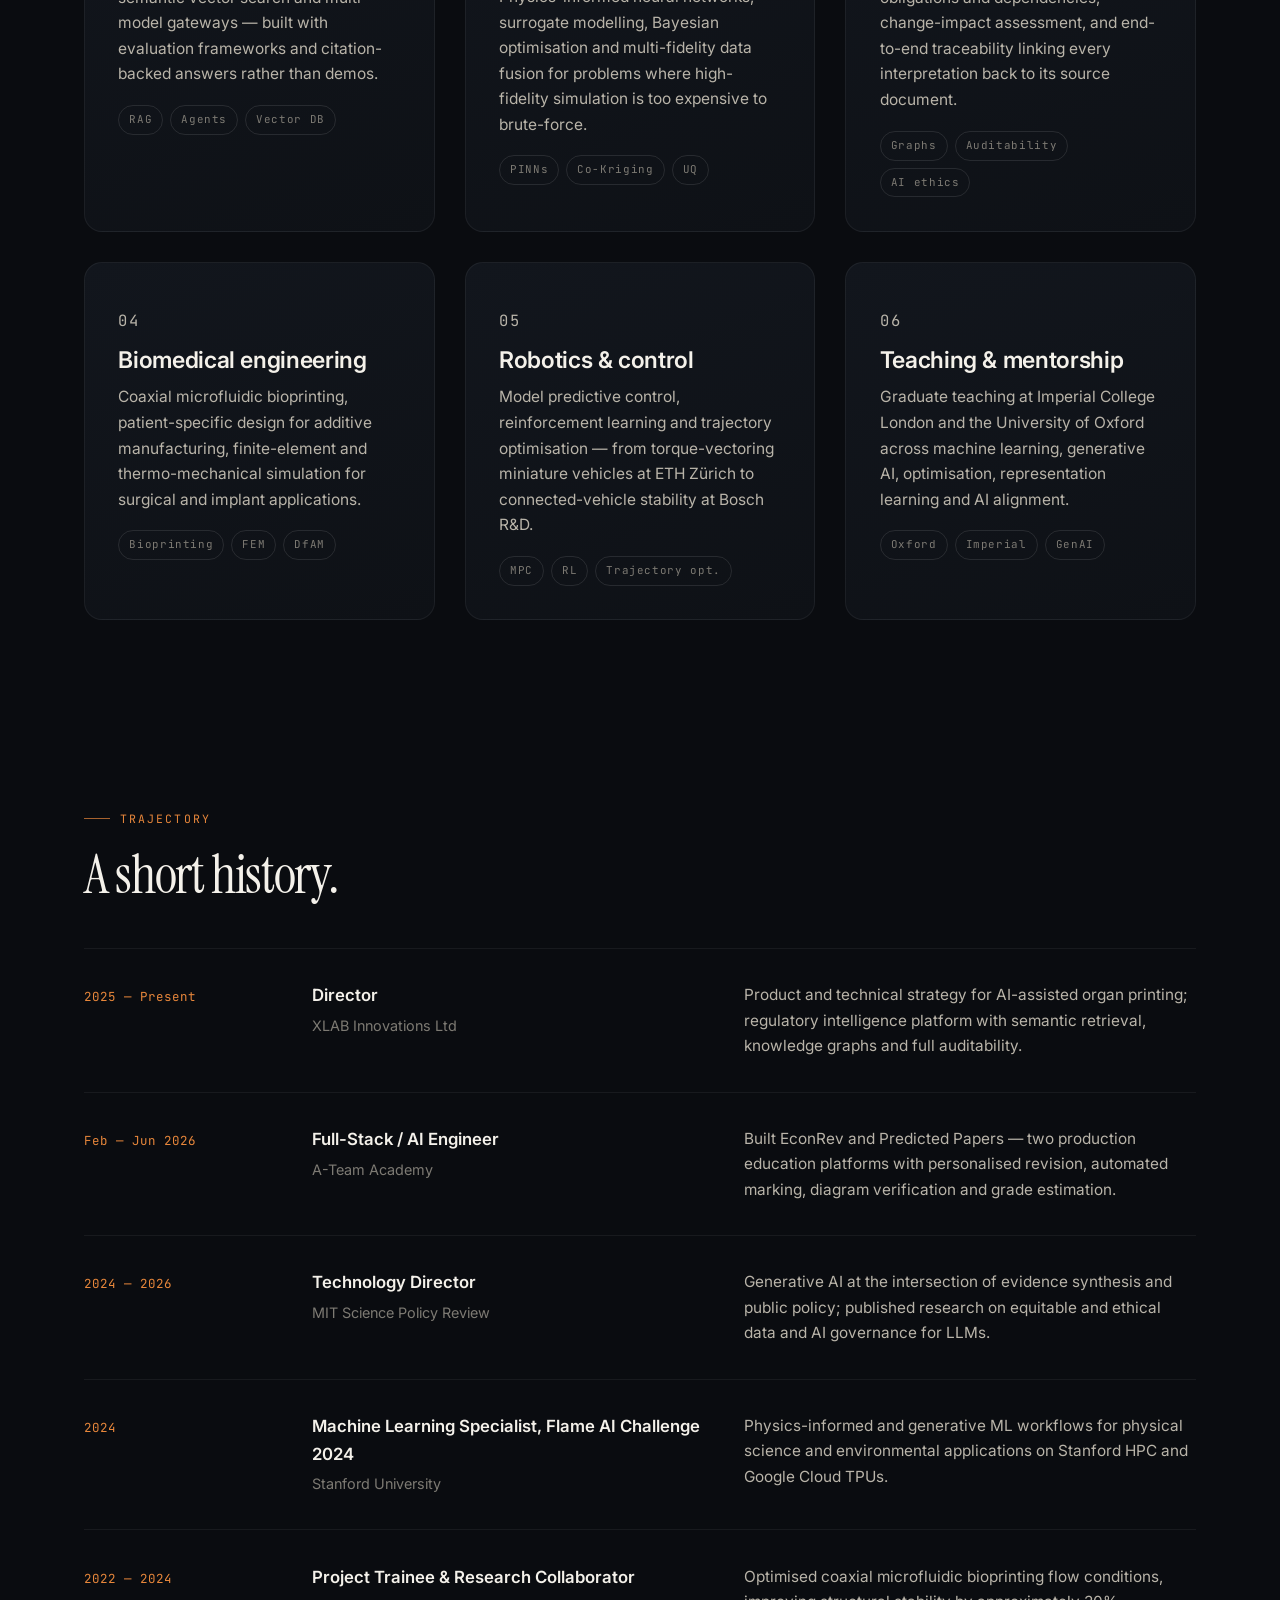
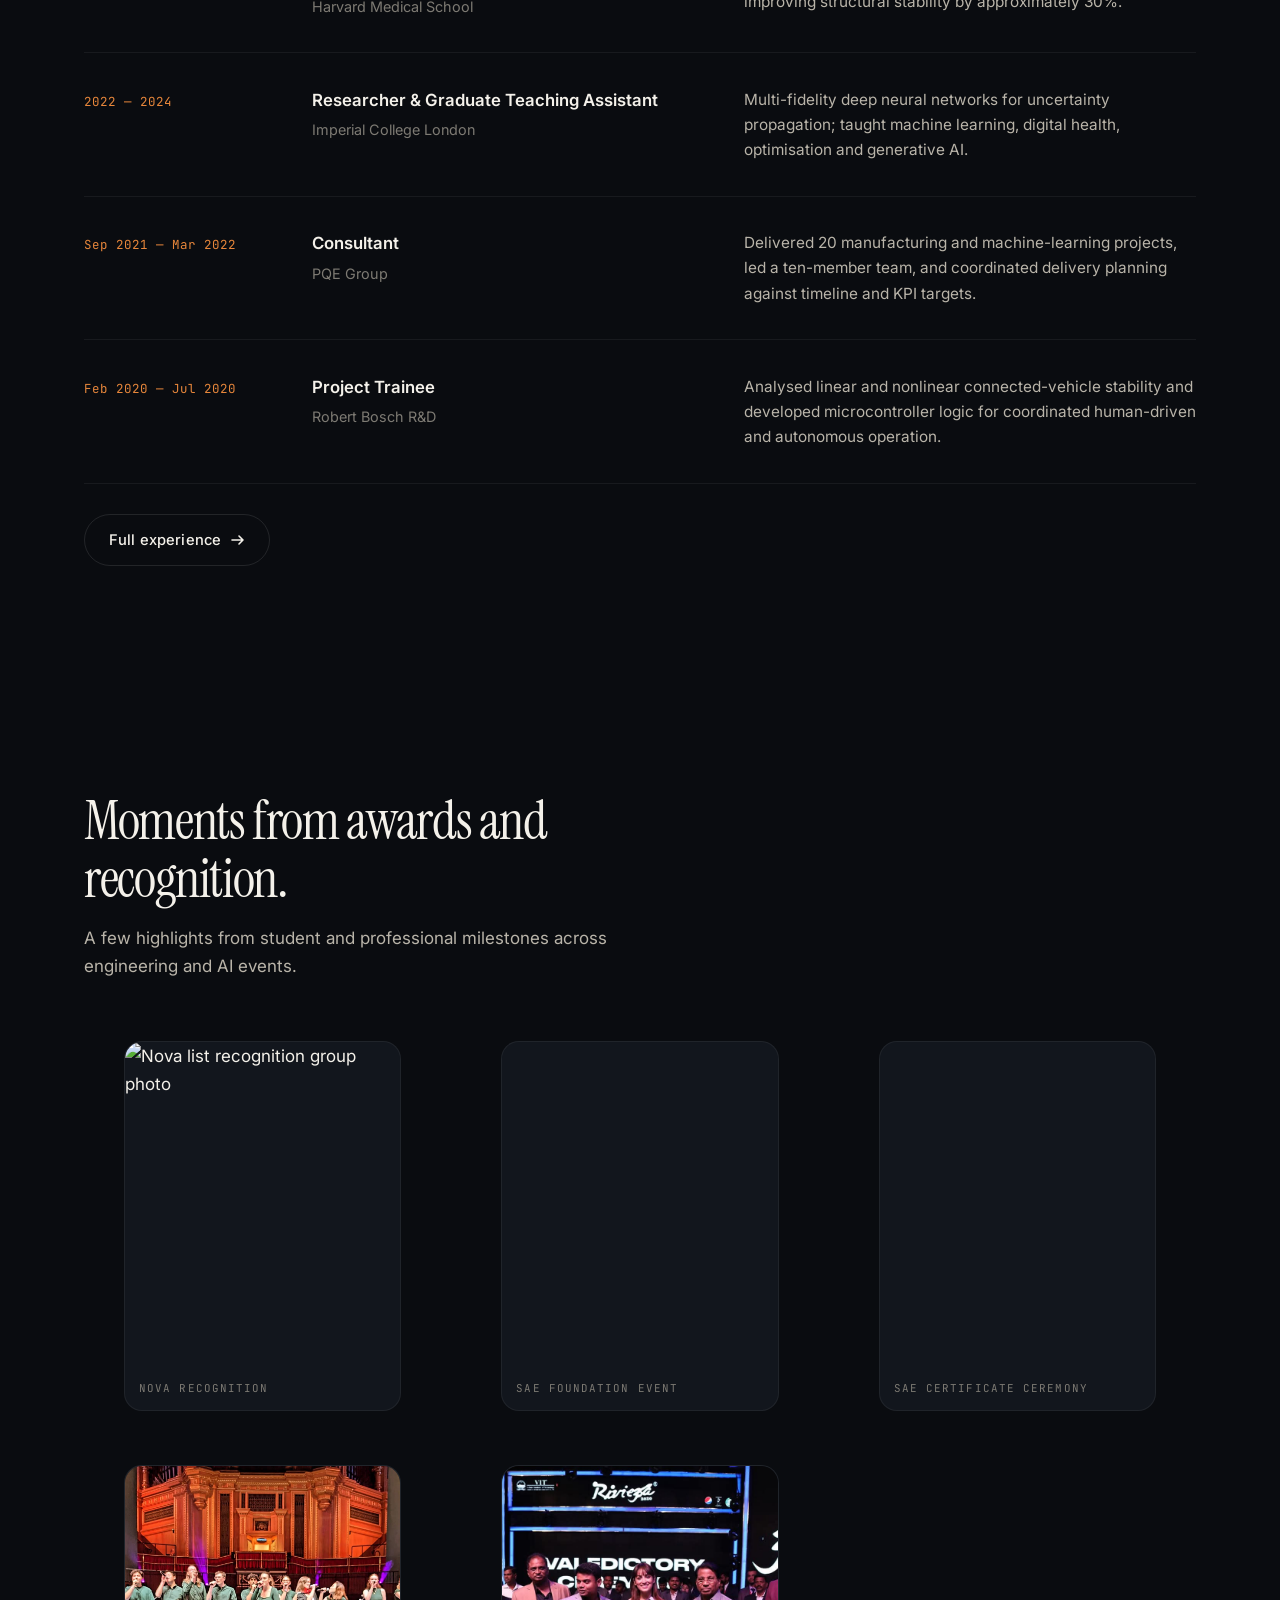
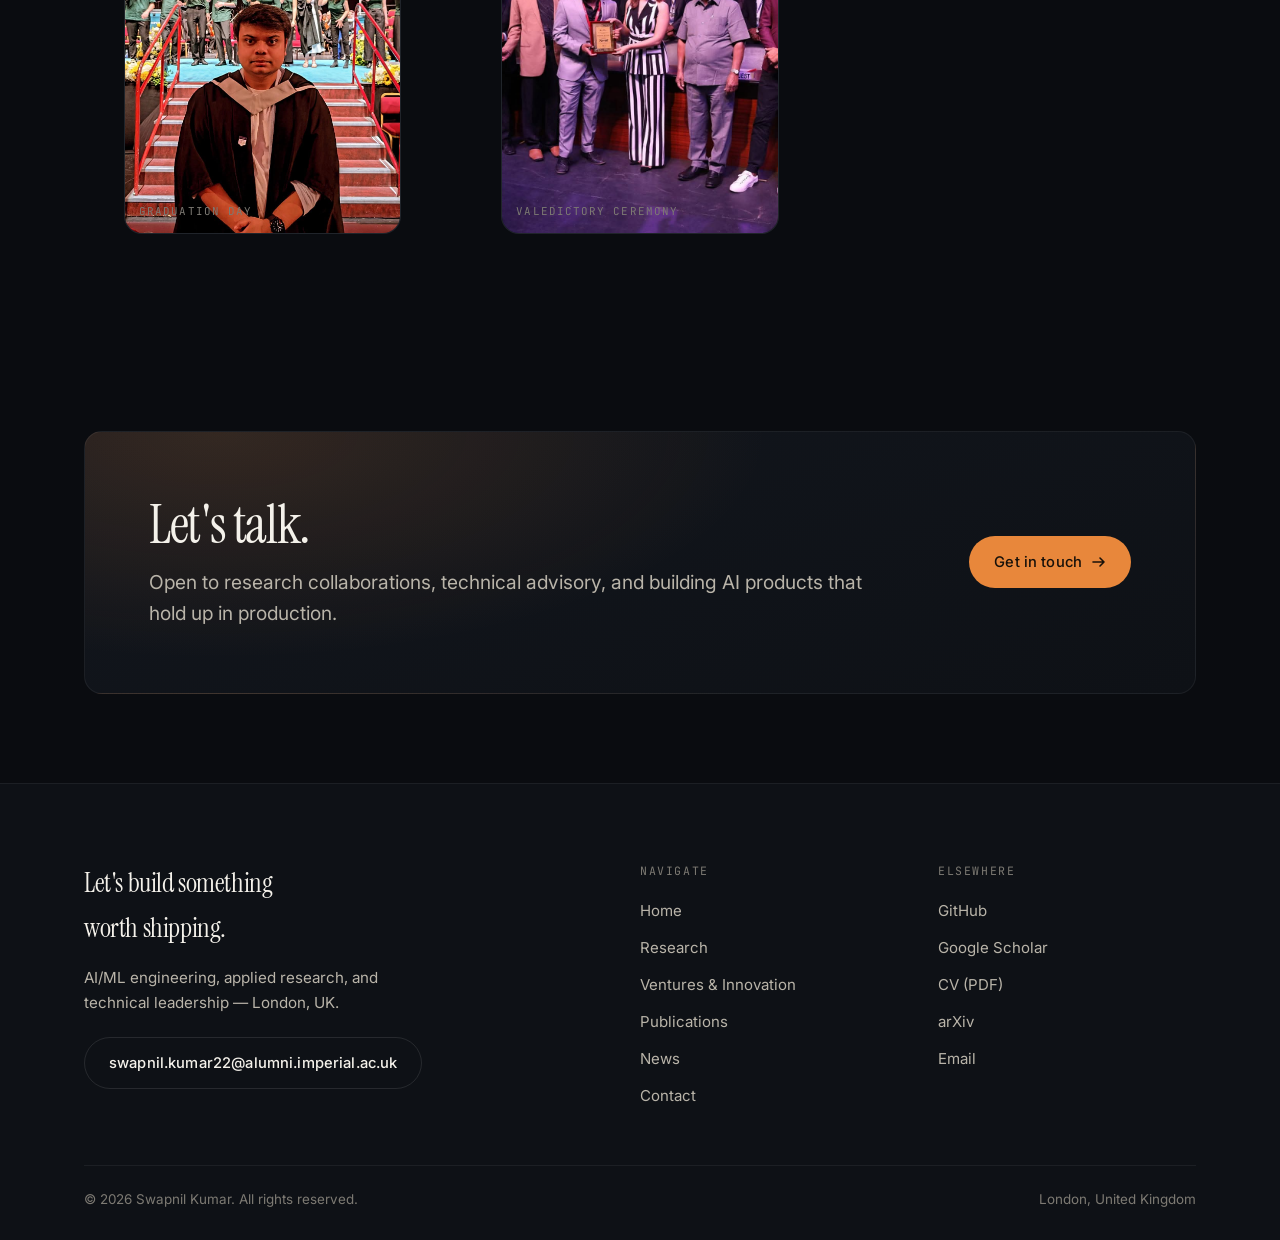
==== commit 4758e30d: "Set Stanford entry to Flame AI Challenge 2024 wording" ====
--- a/site/index.html
+++ b/site/index.html
@@ -235,8 +235,8 @@
       </div>
       <div class="tl-item">
         <p class="tl-date">2024</p>
-        <div><p class="tl-role">Machine Learning Specialist</p><p class="tl-org">Stanford University</p></div>
-        <p class="tl-desc">Stanford ML Specialist for the Flame AI Challenge: physics-informed and generative ML workflows for physical science and environmental applications on Stanford HPC and Google Cloud TPUs; recognition documented in a Stanford recommendation letter.</p>
+        <div><p class="tl-role">Machine Learning Specialist, Flame AI Challenge 2024</p><p class="tl-org">Stanford University</p></div>
+        <p class="tl-desc">Physics-informed and generative ML workflows for physical science and environmental applications on Stanford HPC and Google Cloud TPUs.</p>
       </div>
       <div class="tl-item">
         <p class="tl-date">2022 — 2024</p>
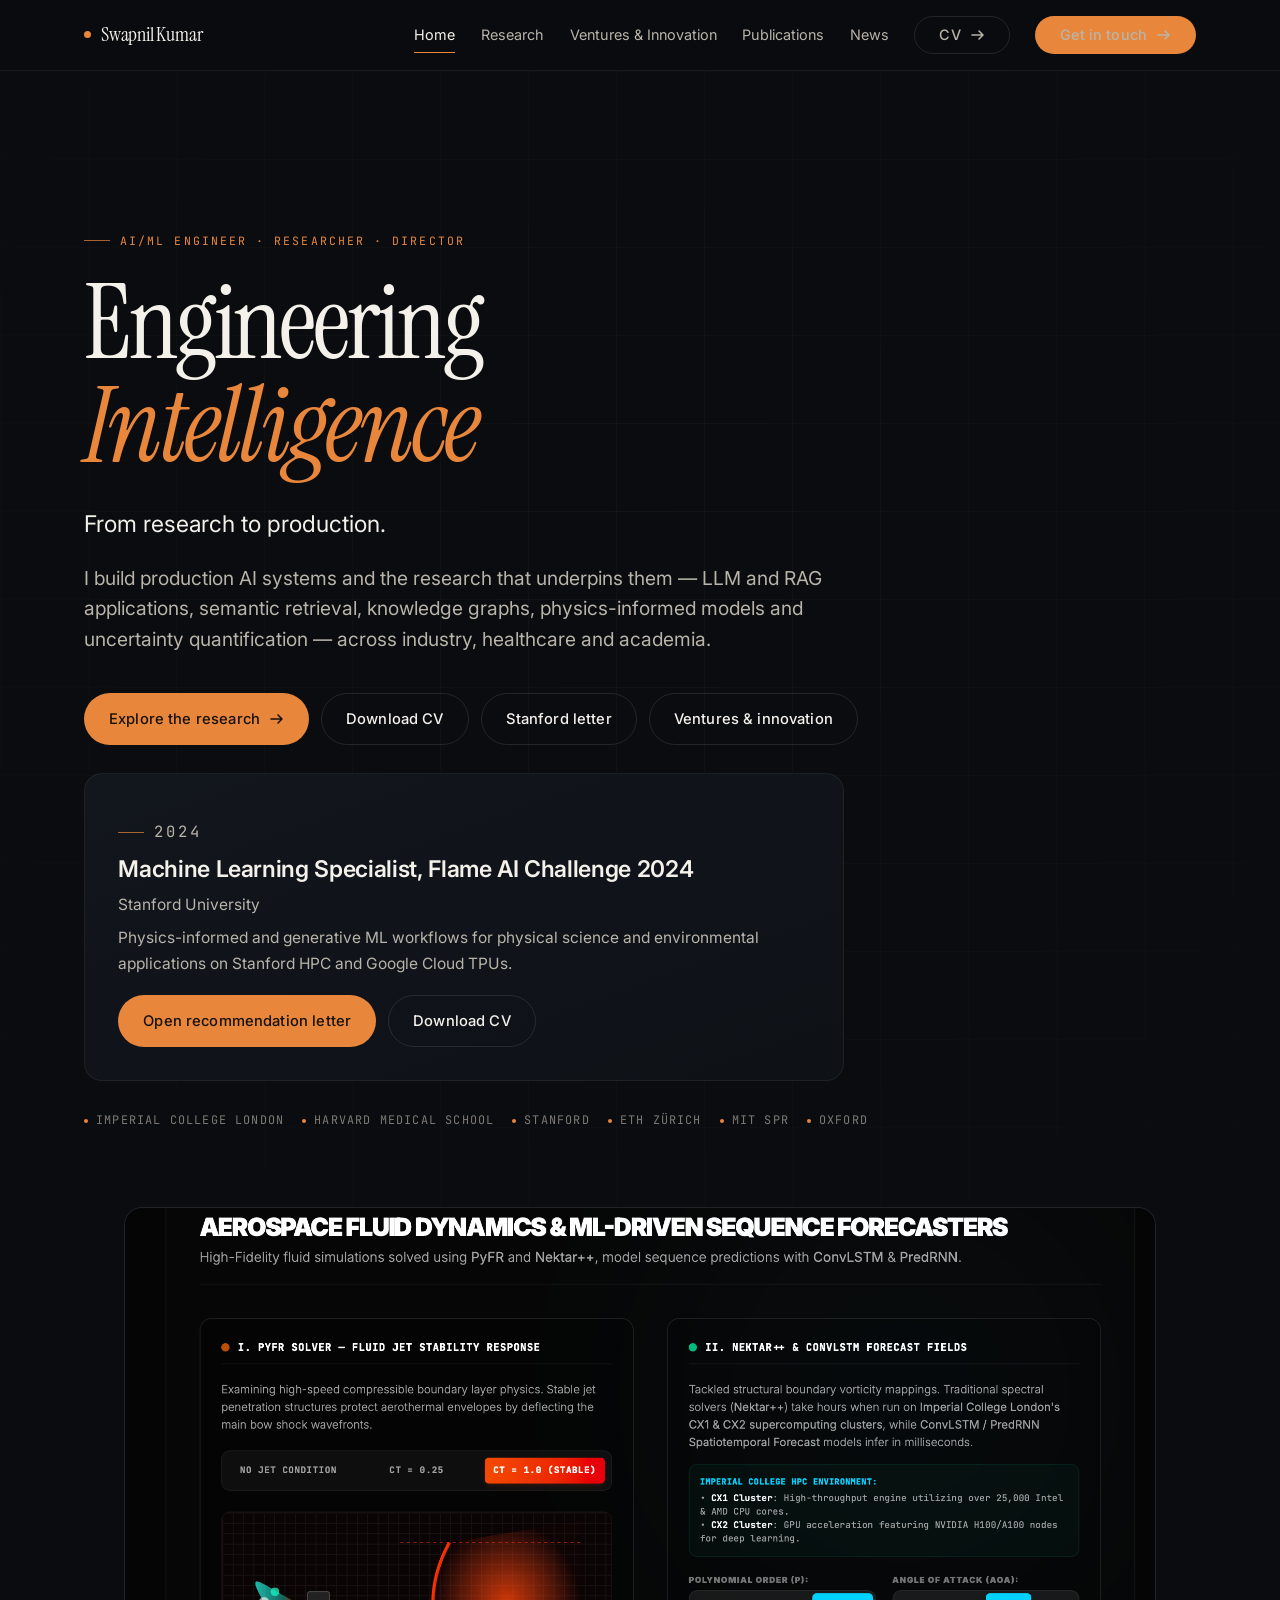
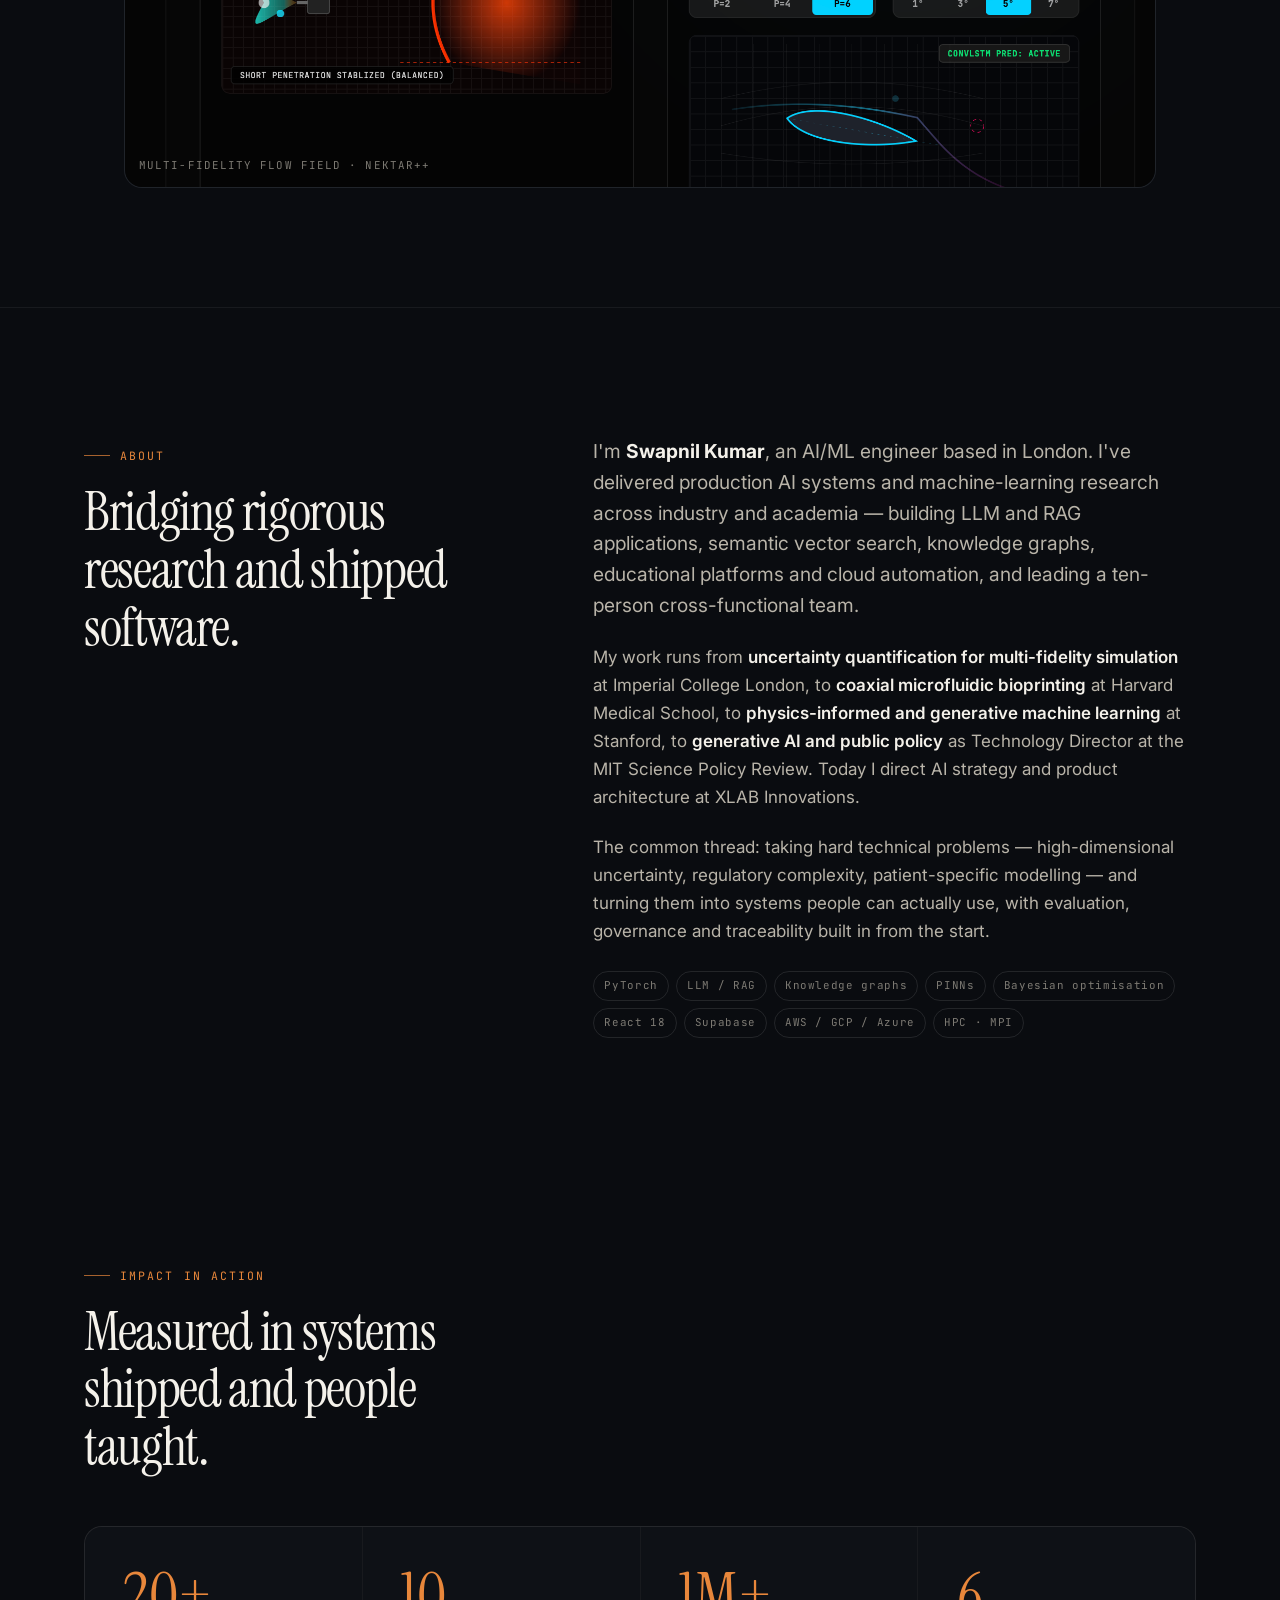
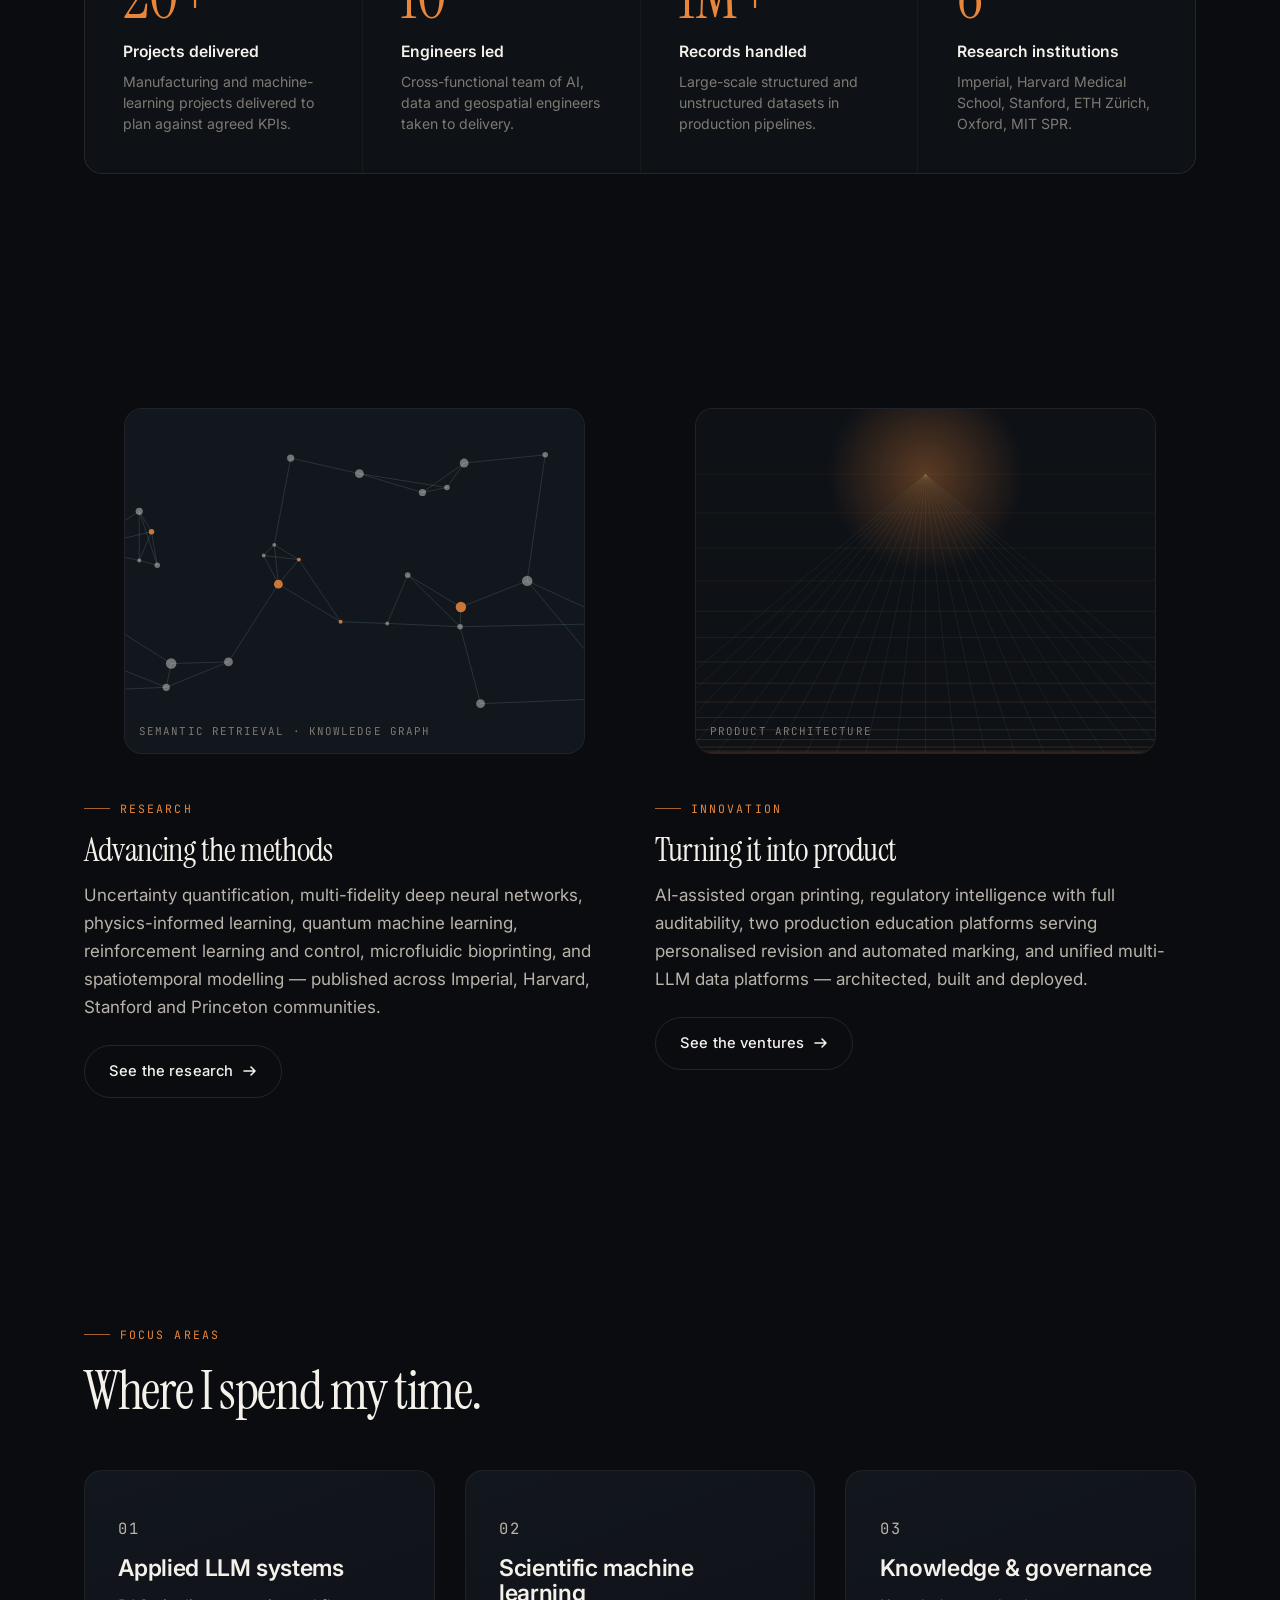
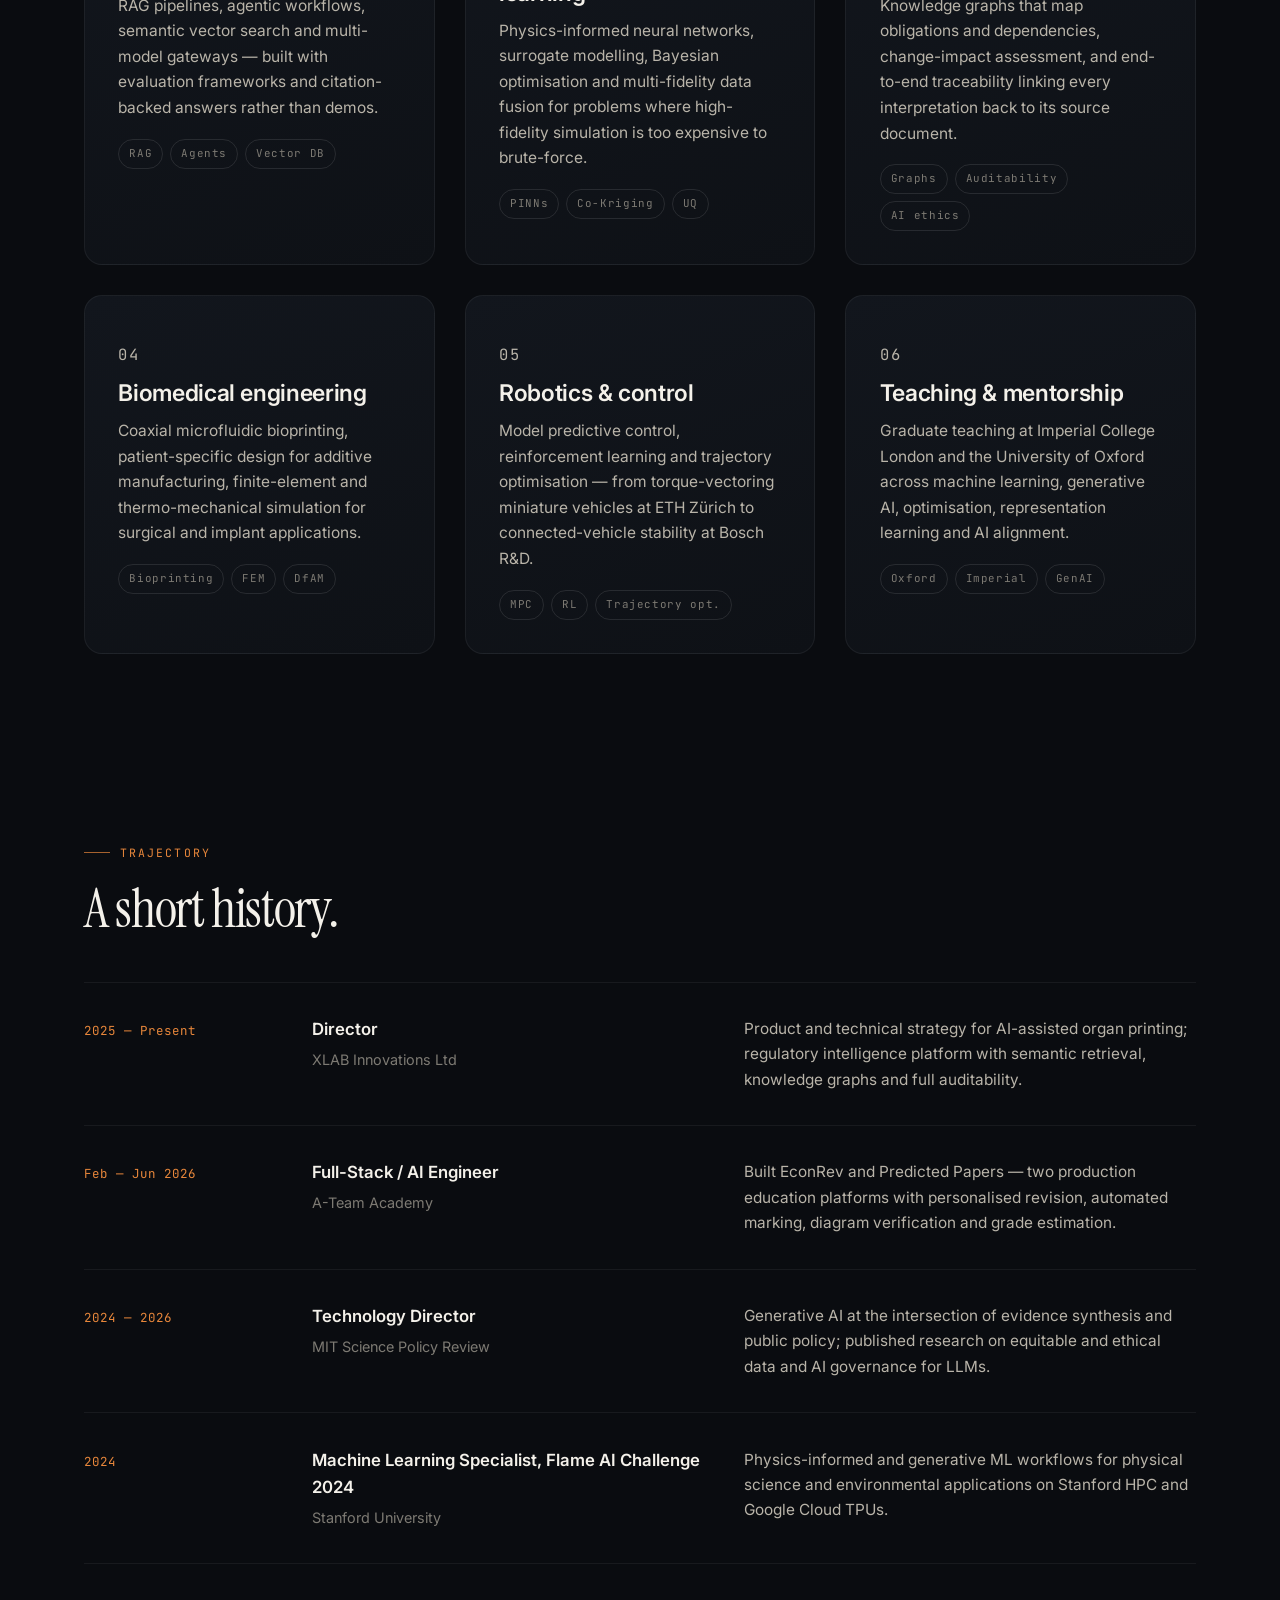
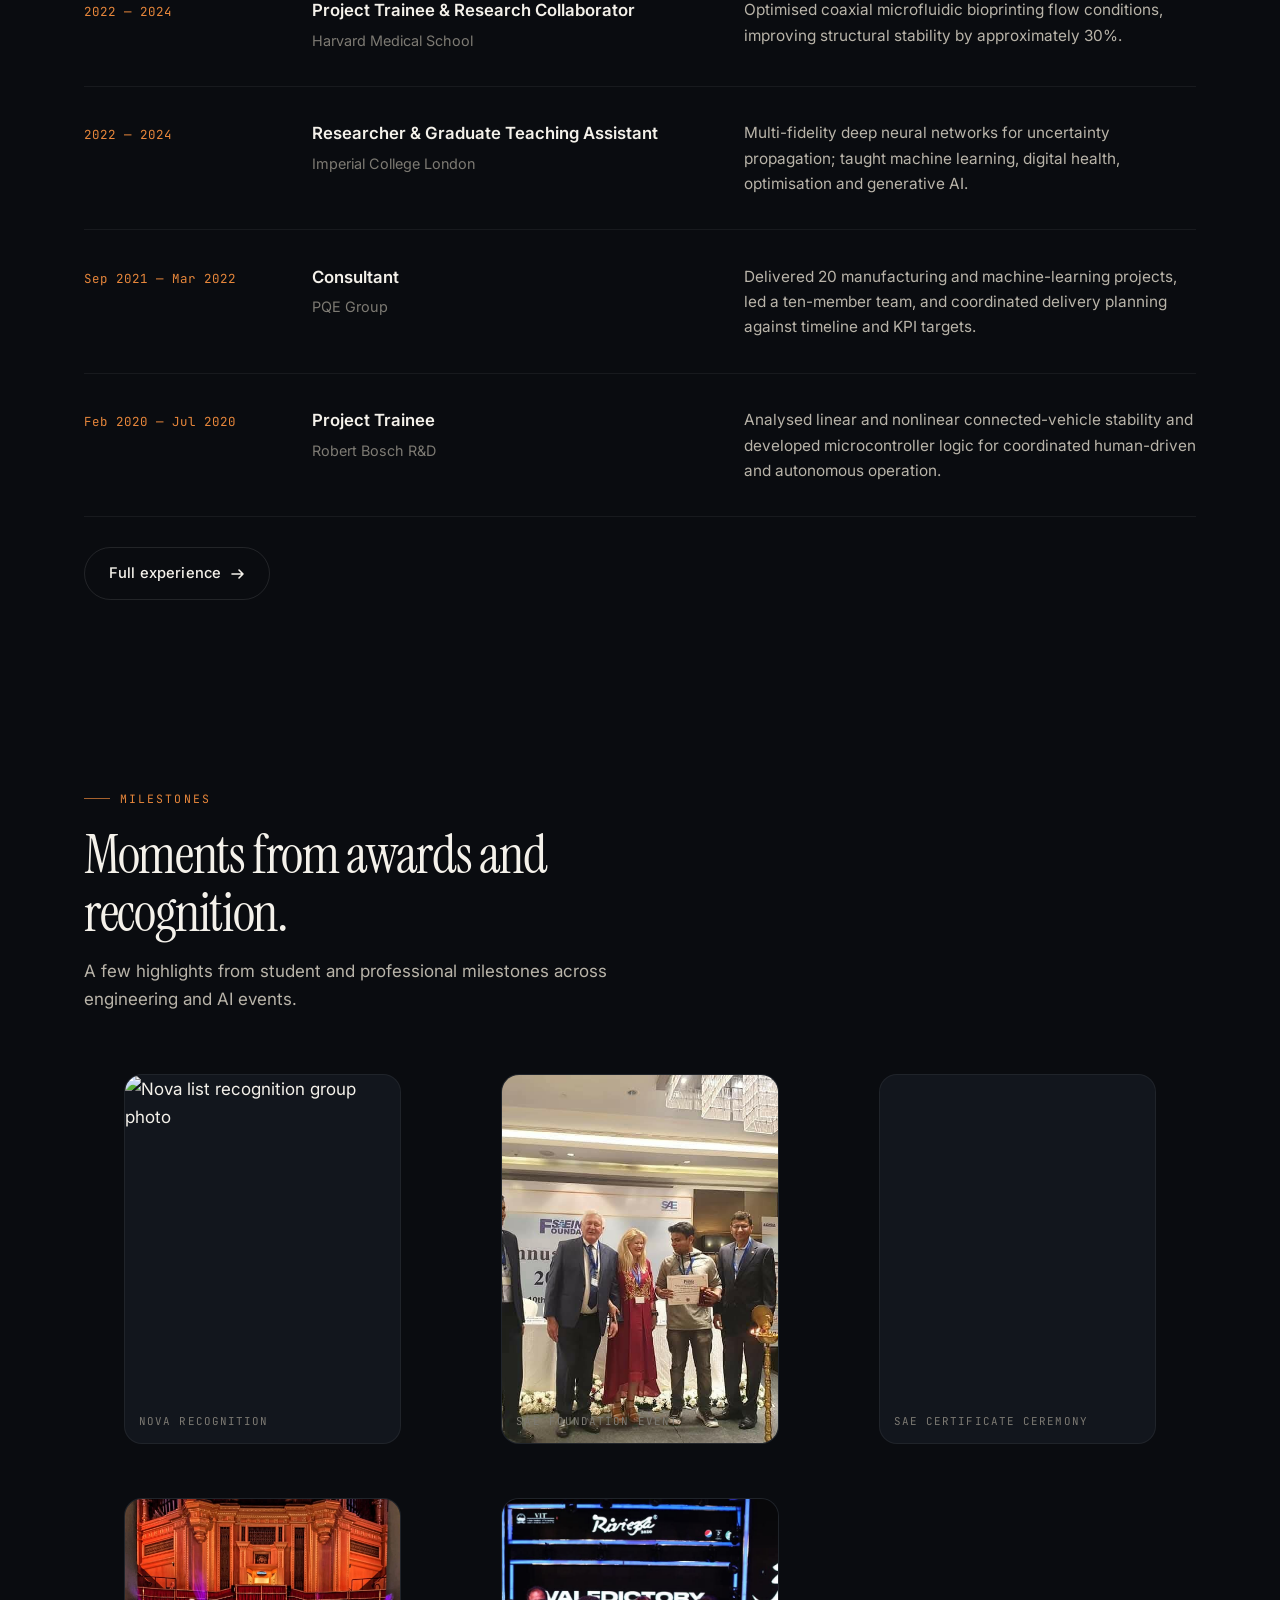
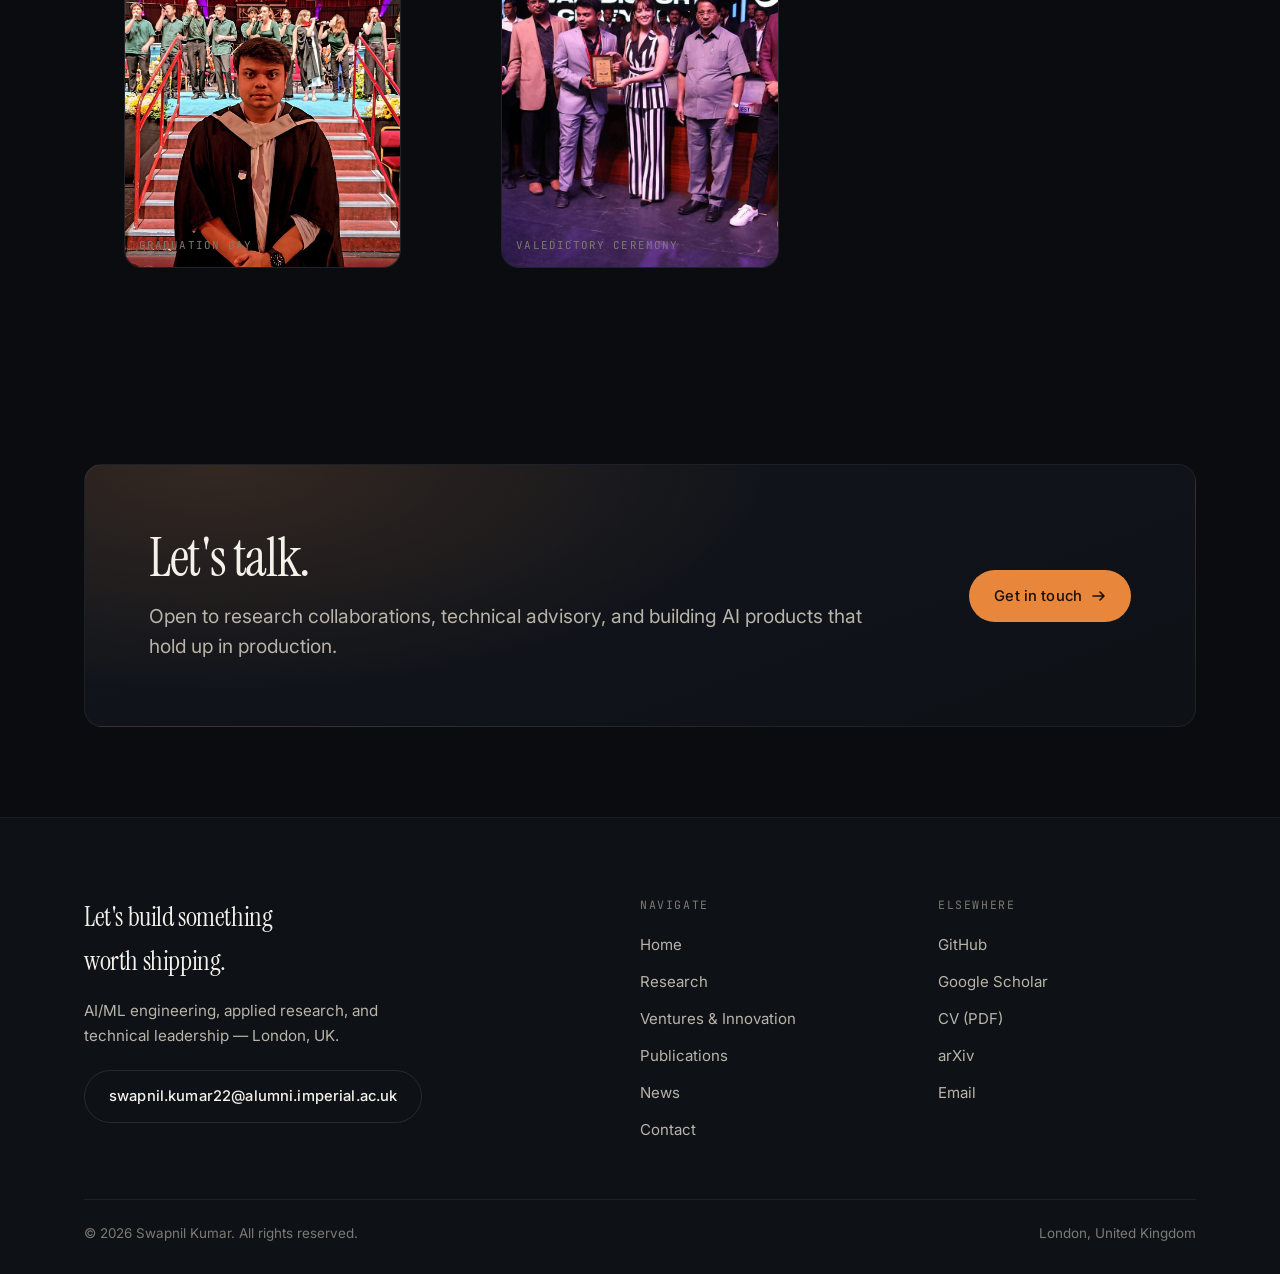
==== commit 63a2ba68: "Update homepage Stanford 2024 wording" ====
--- a/site/index.html
+++ b/site/index.html
@@ -48,9 +48,10 @@
       <a class="btn btn--ghost" href="ventures.html">Ventures &amp; innovation</a>
     </div>
     <div class="card" style="margin-top:28px;max-width:760px;" data-reveal data-reveal-delay="320">
-      <p class="eyebrow">Recognition</p>
-      <h3 class="h3" style="margin-top:12px;">Stanford ML Specialist · Flame AI Challenge</h3>
-      <p class="body" style="margin-top:10px;">My Stanford ML Specialist work in the Flame AI Challenge is highlighted here alongside the Stanford recommendation letter.</p>
+      <p class="eyebrow">2024</p>
+      <h3 class="h3" style="margin-top:12px;">Machine Learning Specialist, Flame AI Challenge 2024</h3>
+      <p class="body" style="margin-top:10px;">Stanford University</p>
+      <p class="body" style="margin-top:8px;">Physics-informed and generative ML workflows for physical science and environmental applications on Stanford HPC and Google Cloud TPUs.</p>
       <div class="hero__cta" style="margin-top:18px;">
         <a class="btn btn--primary" href="assets/Stanford_Letter_of_Recommendation_SK-GTV.pdf" target="_blank" rel="noopener">Open recommendation letter</a>
         <a class="btn btn--ghost" href="assets/Swapnil_Kumar_CV_GTV-UK.pdf" target="_blank" rel="noopener">Download CV</a>
